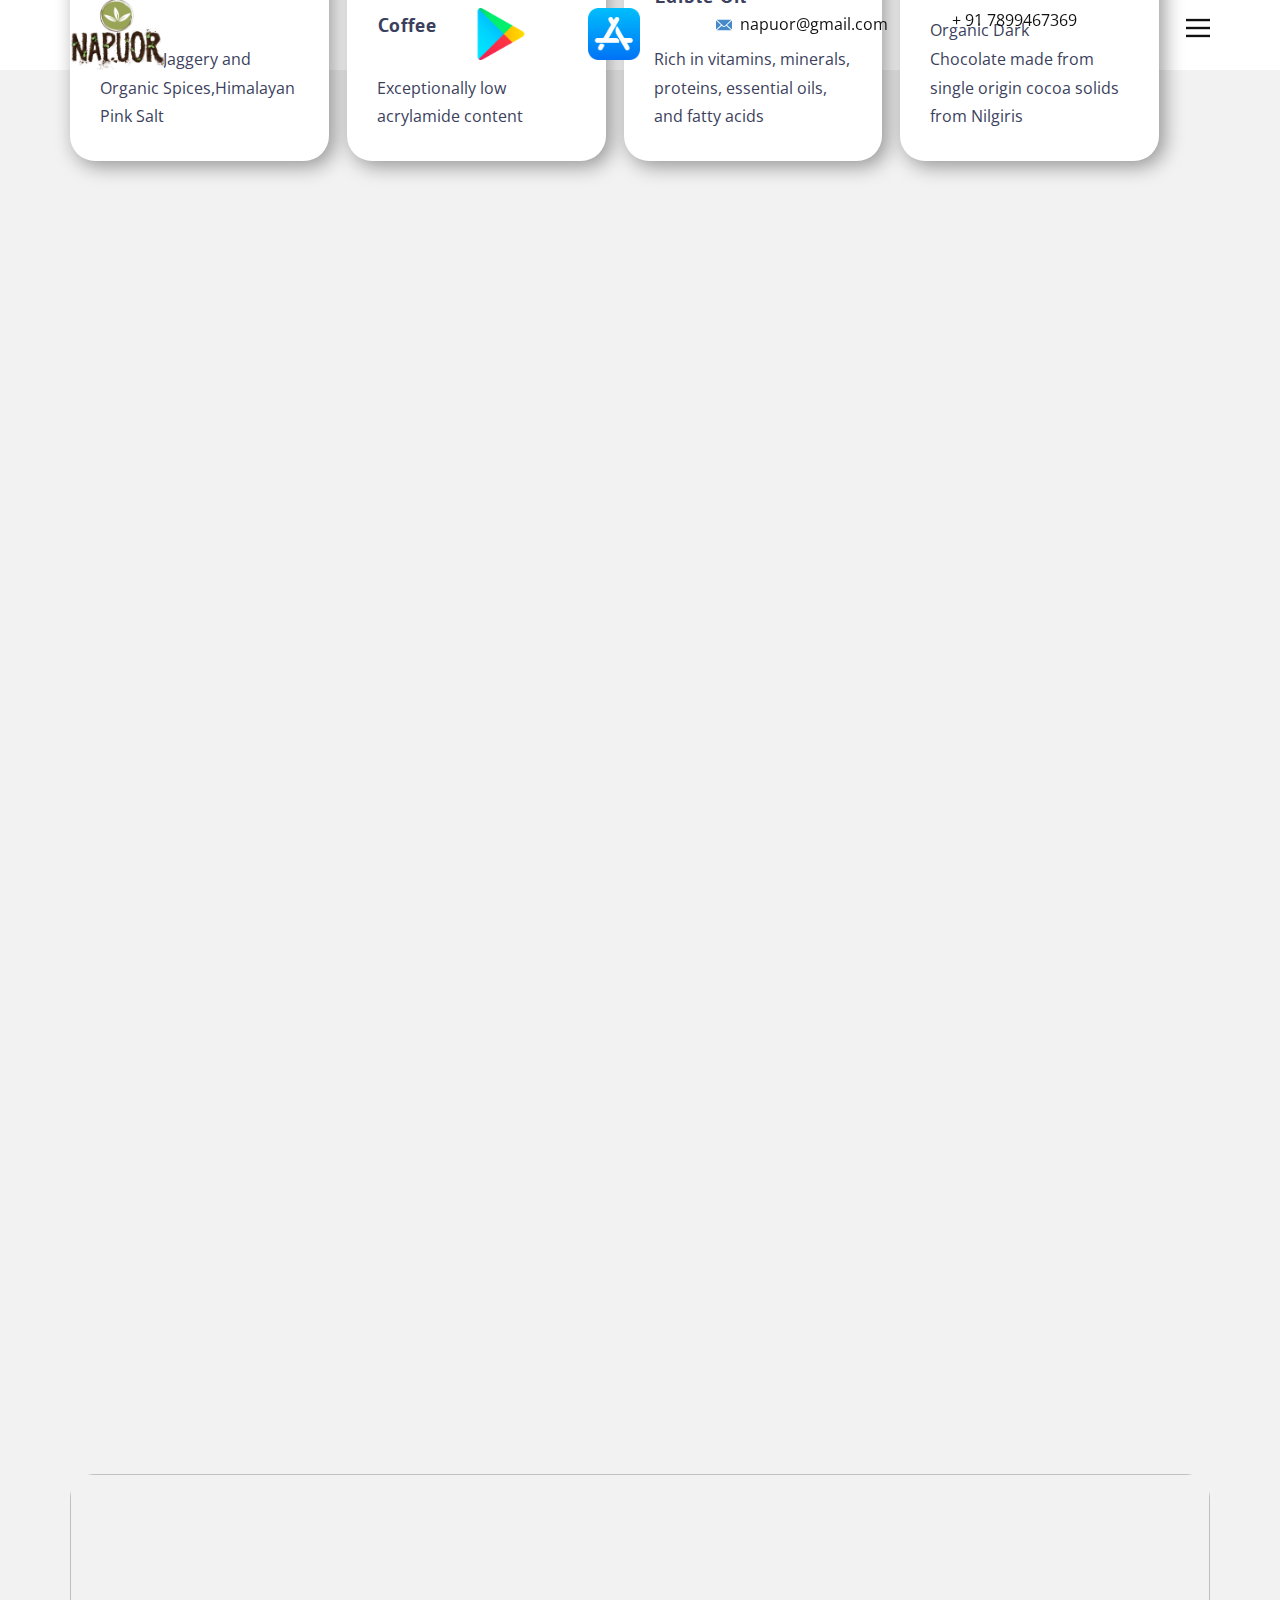
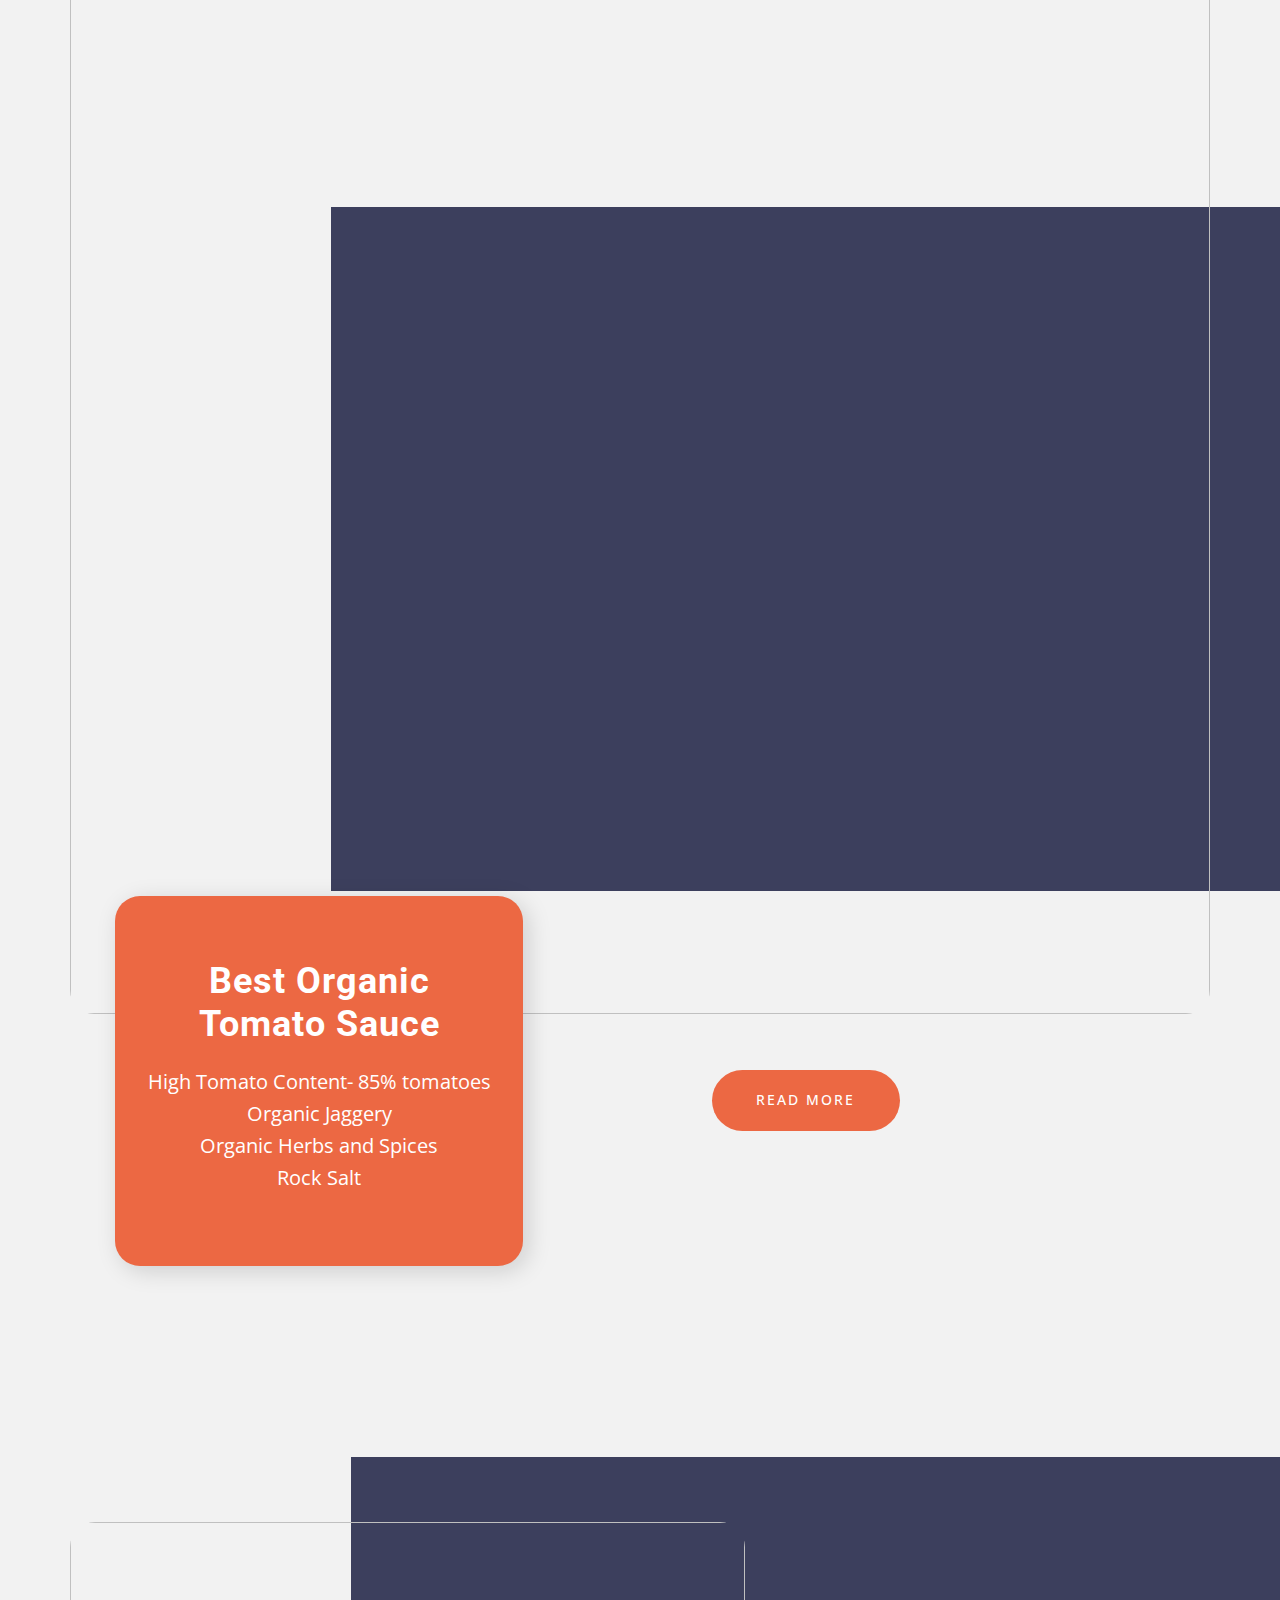
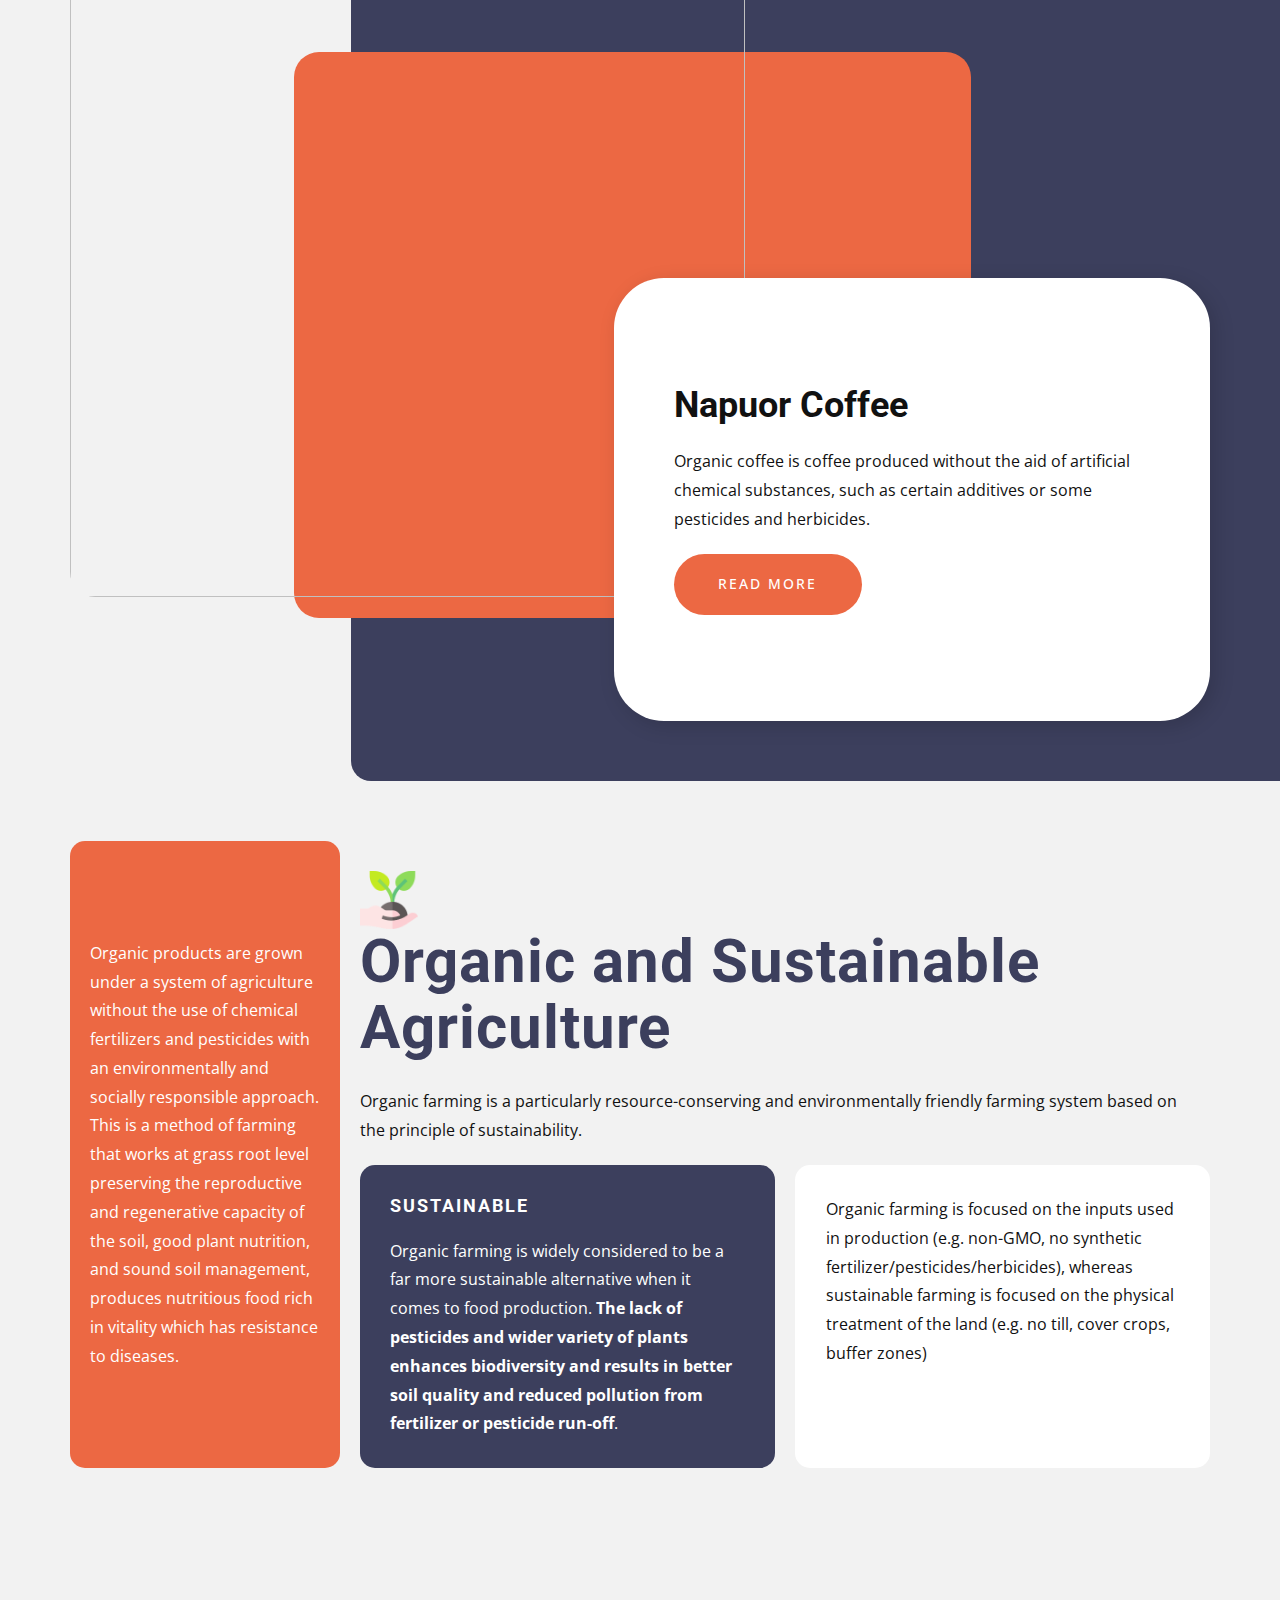
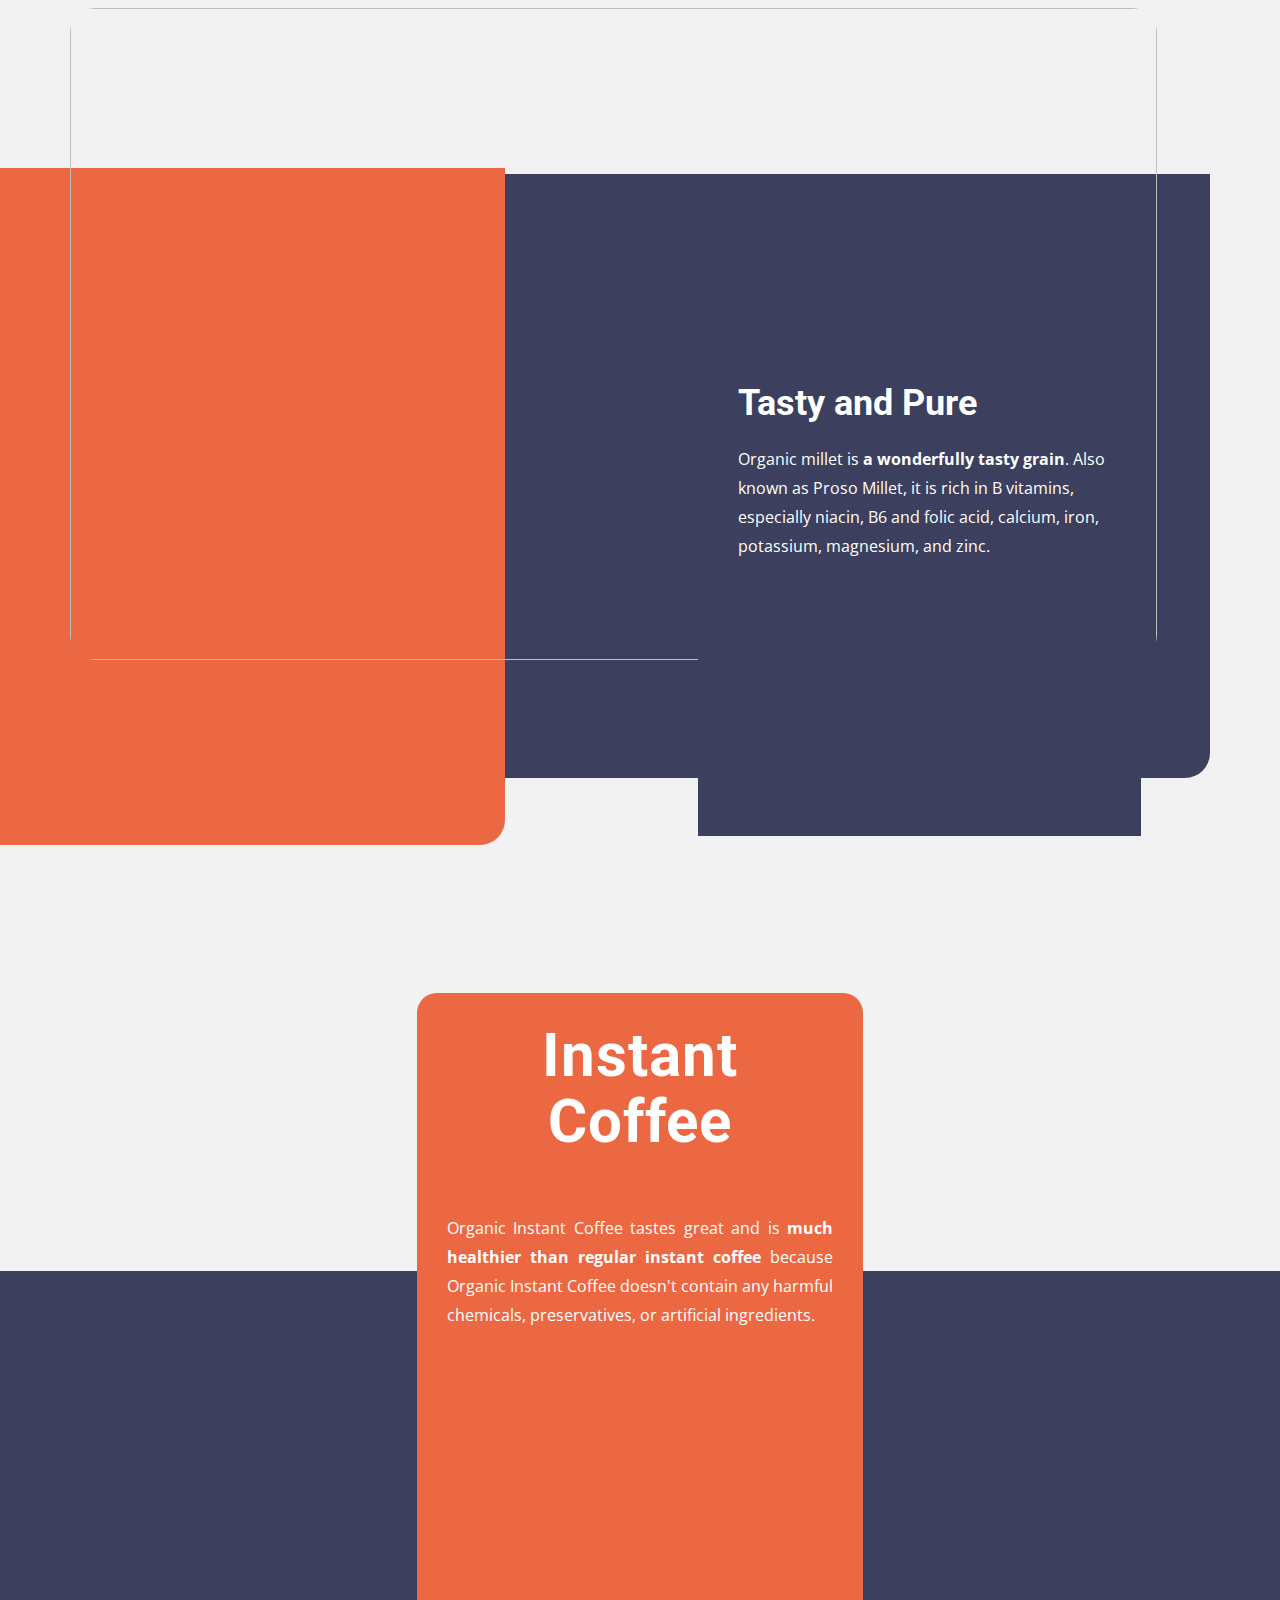
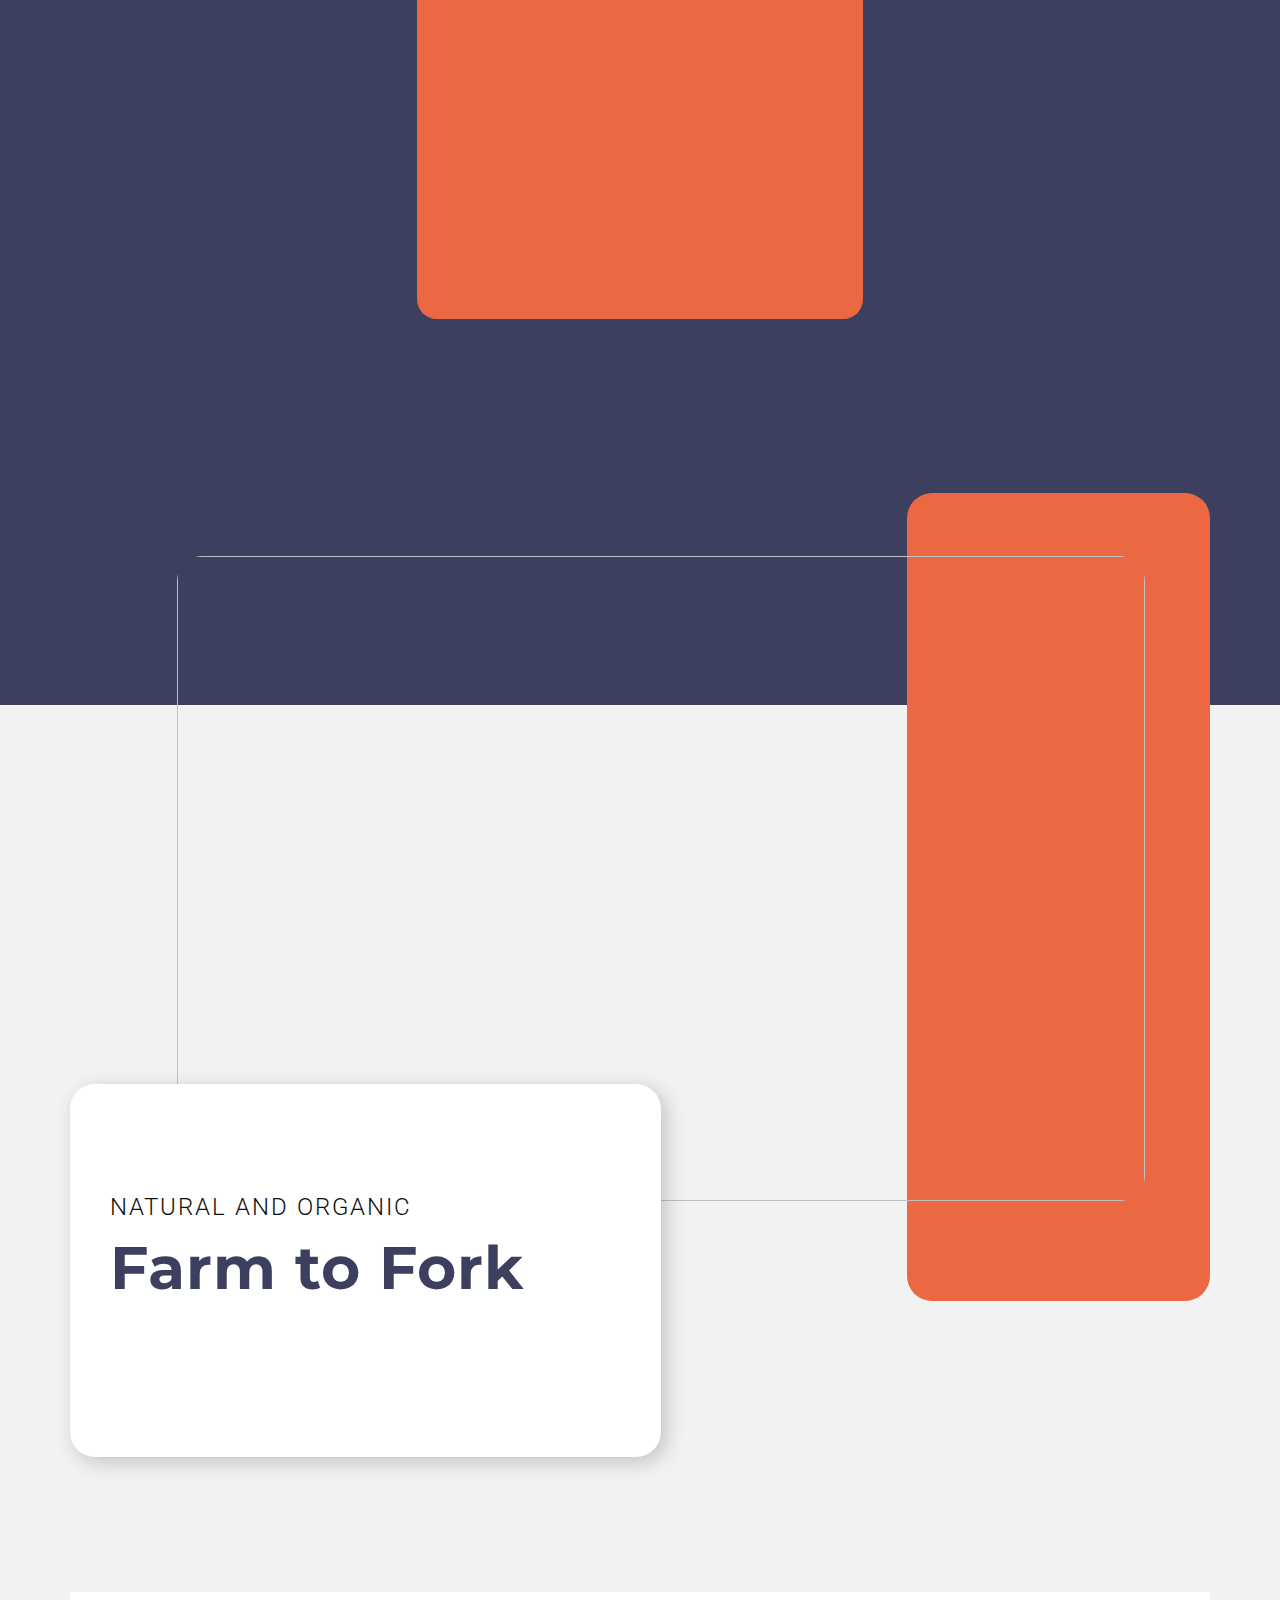
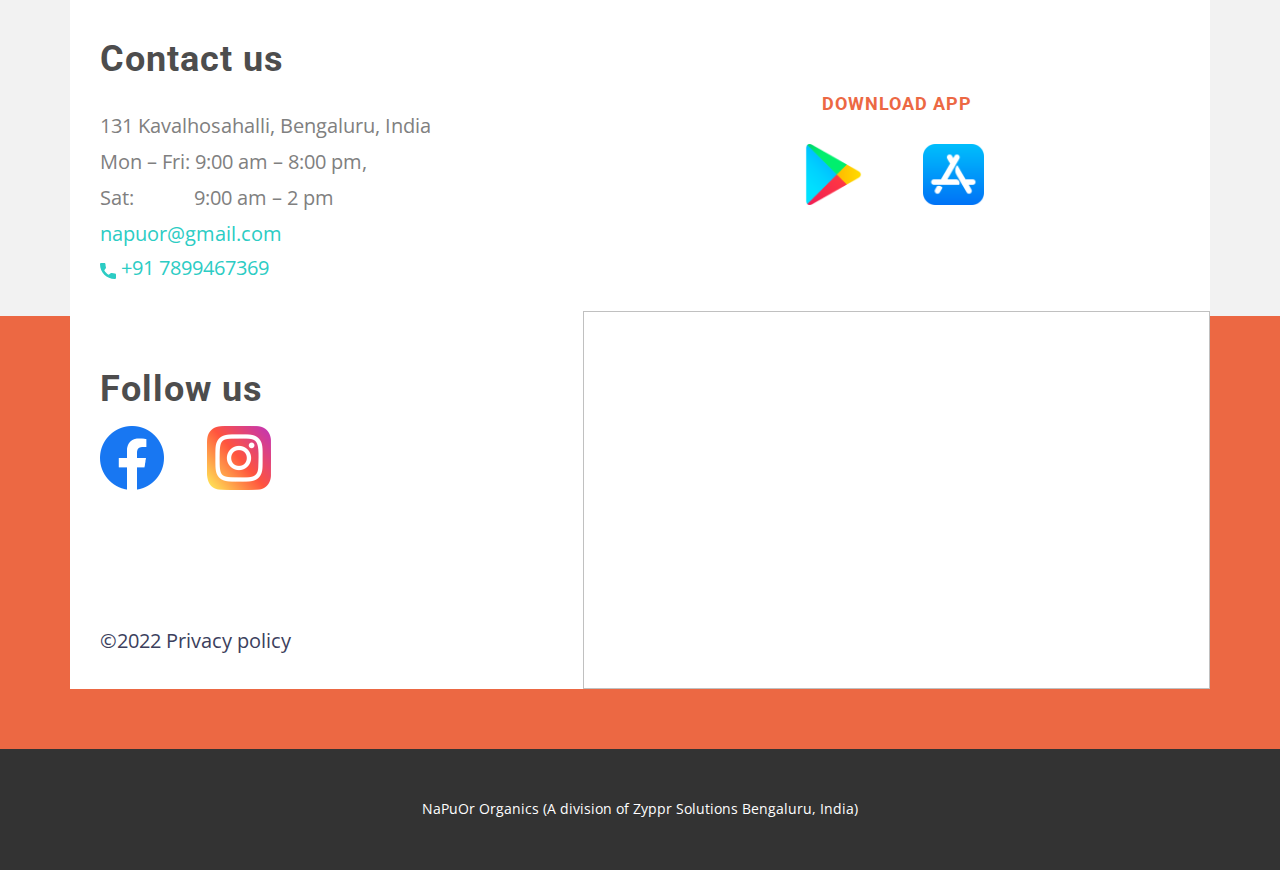
==== index.html @ e045f90b "updates" ====
<!DOCTYPE html>
<html style="font-size: 16px;" lang="en-IN">
  <head>
    <meta name="viewport" content="width=device-width, initial-scale=1.0">
    <meta charset="utf-8">
    <meta name="keywords" content="​Interested in Losing Weight?, ​Best Weight Loss Programs for 2022, ​Weight loss nutrition plan, ​Weight Loss Challenge, ​How to Lose Weight Fast in 3 Simple Steps, Contact us, Follow us">
    <meta name="description" content="NaPuOr stands for nature pure organic. It produces and packages certified organic grocery and non perishable produce.">
    <title>NaPuOr</title>
    <link rel="stylesheet" href="nicepage.css" media="screen">
<link rel="stylesheet" href="Home.css" media="screen">
    <script class="u-script" type="text/javascript" src="jquery-1.9.1.min.js" defer=""></script>
    <script class="u-script" type="text/javascript" src="nicepage.js" defer=""></script>
    <meta name="generator" content="Nicepage 4.11.5, nicepage.com">
    <link rel="icon" href="images/favicon.png">
    <link id="u-theme-google-font" rel="stylesheet" href="https://fonts.googleapis.com/css?family=Roboto:100,100i,300,300i,400,400i,500,500i,700,700i,900,900i|Open+Sans:300,300i,400,400i,500,500i,600,600i,700,700i,800,800i">
    <link id="u-page-google-font" rel="stylesheet" href="https://fonts.googleapis.com/css?family=Roboto:100,100i,300,300i,400,400i,500,500i,700,700i,900,900i|Oswald:200,300,400,500,600,700|PT+Sans:400,400i,700,700i|Montserrat:100,100i,200,200i,300,300i,400,400i,500,500i,600,600i,700,700i,800,800i,900,900i">
    
    
    
    
    
    
    
    
    
    <script type="application/ld+json">{
		"@context": "http://schema.org",
		"@type": "Organization",
		"name": "napuor",
		"url": "/",
		"logo": "images/napuorlogo.png"
}</script>
    <meta name="theme-color" content="#3c3f5d">
    <meta property="og:title" content="Home">
    <meta property="og:description" content="NaPuOr stands for nature pure organic. It produces and packages certified organic grocery and non perishable produce.">
    <meta property="og:type" content="website">
    <link rel="canonical" href="/">
  </head>
  <body data-home-page="https://napuor.nicepage.io/Home.html?version=0709a3a7-502a-49d6-9199-a2ac516a33e3" data-home-page-title="Home" class="u-body u-xl-mode"><header class="u-clearfix u-header u-sticky u-sticky-7b7d u-header" id="sec-f836"><div class="u-clearfix u-sheet u-sheet-1">
        <a href="mailto:napuor@gmail.com" class="u-active-none u-bottom-left-radius-0 u-bottom-right-radius-0 u-btn u-btn-rectangle u-button-style u-hover-none u-none u-radius-0 u-text-body-color u-top-left-radius-0 u-top-right-radius-0 u-btn-1">
          <br><span class="u-icon u-icon-1"><svg class="u-svg-content" viewBox="0 0 24 16" x="0px" y="0px" style="width: 1em; height: 1em;"><path fill="currentColor" d="M23.8,1.1l-7.3,6.8l7.3,6.8c0.1-0.2,0.2-0.6,0.2-0.9V2C24,1.7,23.9,1.4,23.8,1.1z M21.8,0H2.2
	c-0.4,0-0.7,0.1-1,0.2L10.6,9c0.8,0.8,2.2,0.8,3,0l9.2-8.7C22.6,0.1,22.2,0,21.8,0z M0.2,1.1C0.1,1.4,0,1.7,0,2V14
	c0,0.3,0.1,0.6,0.2,0.9l7.3-6.8L0.2,1.1z M15.5,9l-1.1,1c-1.3,1.2-3.6,1.2-4.9,0l-1-1l-7.3,6.8c0.2,0.1,0.6,0.2,1,0.2H22
	c0.4,0,0.6-0.1,1-0.2L15.5,9z"></path></svg><img></span>&nbsp; napuor@gmail.com
        </a>
        <a href="https://napuor.github.io/" class="u-image u-logo u-image-1" data-image-width="423" data-image-height="313" title="napuor">
          <img src="images/napuorlogo.png" class="u-logo-image u-logo-image-1">
        </a>
        <p class="u-text u-text-default u-text-1"> + 91 7899467369</p><span class="u-file-icon u-icon u-icon-2" data-href="https://play.google.com/store/apps/details?id=com.senseeot.napuor&amp;gl=IN"><img src="images/6124997.png" alt=""></span><span class="u-file-icon u-icon u-icon-3" data-href="https://apps.apple.com/in/app/napuor/id1622264576?l=en&amp;platform=iphone"><img src="images/5977575.png" alt=""></span>
        <nav class="u-align-left u-menu u-menu-dropdown u-offcanvas u-menu-1" data-responsive-from="XL">
          <div class="menu-collapse" style="font-size: 1rem;">
            <a class="u-button-style u-nav-link" href="#" style="font-size: calc(1em + 8px);">
              <svg class="u-svg-link" preserveAspectRatio="xMidYMin slice" viewBox="0 0 302 302" style=""><use xlink:href="#svg-8a8f"></use></svg>
              <svg xmlns="http://www.w3.org/2000/svg" xmlns:xlink="http://www.w3.org/1999/xlink" version="1.1" id="svg-8a8f" x="0px" y="0px" viewBox="0 0 302 302" style="enable-background:new 0 0 302 302;" xml:space="preserve" class="u-svg-content"><g><rect y="36" width="302" height="30"></rect><rect y="236" width="302" height="30"></rect><rect y="136" width="302" height="30"></rect>
</g><g></g><g></g><g></g><g></g><g></g><g></g><g></g><g></g><g></g><g></g><g></g><g></g><g></g><g></g><g></g></svg>
            </a>
          </div>
          <div class="u-custom-menu u-nav-container">
            <ul class="u-nav u-unstyled u-nav-1"><li class="u-nav-item"><a class="u-button-style u-hover-palette-3-base u-nav-link u-text-active-palette-1-base u-text-hover-palette-2-base" href="Home.html" style="padding: 10px 20px;">Home</a>
</li><li class="u-nav-item"><a class="u-button-style u-hover-palette-3-base u-nav-link u-text-active-palette-1-base u-text-hover-palette-2-base" href="https://napuor.github.io/" style="padding: 10px 20px;">E-Commerce</a>
</li></ul>
          </div>
          <div class="u-custom-menu u-nav-container-collapse">
            <div class="u-align-center u-black u-container-style u-inner-container-layout u-opacity u-opacity-95 u-sidenav">
              <div class="u-inner-container-layout u-sidenav-overflow">
                <div class="u-menu-close"></div>
                <ul class="u-align-center u-nav u-popupmenu-items u-unstyled u-nav-2">
<li class="u-nav-item"><a class="u-button-style u-nav-link" href="https://napuor.github.io/">E-Commerce</a></li>
</ul>
              </div>
            </div>
            <div class="u-black u-menu-overlay u-opacity u-opacity-70"></div>
          </div>
        </nav>
      </div></header> 
    <section class="u-clearfix u-grey-5 u-valign-top-lg u-valign-top-md u-valign-top-sm u-valign-top-xl u-section-1" id="carousel_86f6">
     
      <img class="u-image u-image-round u-radius-25 lazyload u-image-1" data-image-width="1280" data-image-height="853" data-href="https://play.google.com/store/apps/details?id=com.senseeot.napuor&amp;gl=IN" data-src="images/organicfarm.jpeg">
      <div class="u-list u-list-1">
        <div class="u-repeater u-repeater-1">
          <div class="u-align-left u-container-style u-list-item u-radius-25 u-repeater-item u-shape-round u-white u-list-item-1">
            <div class="u-container-layout u-similar-container u-valign-bottom u-container-layout-3"><span class="u-file-icon u-icon u-icon-1" data-href="https://napuor.github.io/"><img src="images/1046790.png" alt=""></span>
              <h6 class="u-custom-font u-font-pt-sans u-text u-text-palette-1-base u-text-3">Sauce</h6>
              <p class="u-text u-text-4">
                <a class="u-active-none u-border-none u-btn u-button-link u-button-style u-hover-none u-none u-text-palette-1-base u-btn-1" href="https://napuor.github.io/">Organic Jaggery and Organic Spices,Himalayan Pink Salt</a>
              </p>
            </div>
          </div>
          <div class="u-align-left u-container-style u-list-item u-radius-25 u-repeater-item u-shape-round u-video-cover u-white u-list-item-2">
            <div class="u-container-layout u-similar-container u-valign-bottom u-container-layout-4"><span class="u-file-icon u-icon u-icon-2" data-href="https://napuor.github.io/"><img src="images/590749.png" alt=""></span>
              <h6 class="u-custom-font u-font-pt-sans u-text u-text-palette-1-base u-text-5">Coffee</h6>
              <p class="u-text u-text-6">
                <a class="u-active-none u-border-none u-btn u-button-link u-button-style u-hover-none u-none u-text-palette-1-base u-btn-2" href="https://napuor.github.io/">Exceptionally low acrylamide content&nbsp;</a>
              </p>
            </div>
          </div>
          <div class="u-align-left u-container-style u-list-item u-radius-25 u-repeater-item u-shape-round u-video-cover u-white u-list-item-3">
            <div class="u-container-layout u-similar-container u-valign-bottom u-container-layout-5"><span class="u-file-icon u-icon u-icon-3" data-href="https://napuor.github.io/"><img src="images/3063433.png" alt=""></span>
              <h6 class="u-custom-font u-font-pt-sans u-text u-text-palette-1-base u-text-7">Edible Oil</h6>
              <p class="u-text u-text-8">
                <a class="u-active-none u-border-none u-btn u-button-link u-button-style u-hover-none u-none u-text-palette-1-base u-btn-3" href="https://napuor.github.io/">Rich in vitamins, minerals, proteins, essential&nbsp;oils, and fatty acids</a>
              </p>
            </div>
          </div>
          <div class="u-align-left u-container-style u-list-item u-radius-25 u-repeater-item u-shape-round u-video-cover u-white u-list-item-4">
            <div class="u-container-layout u-similar-container u-valign-bottom u-container-layout-6"><span class="u-file-icon u-icon u-icon-4" data-href="https://napuor.github.io/"><img src="images/3453333.png" alt=""></span>
              <h6 class="u-custom-font u-font-pt-sans u-text u-text-palette-1-base u-text-9">Chocolate</h6>
              <p class="u-text u-text-10">
                <a class="u-active-none u-border-none u-btn u-button-link u-button-style u-hover-none u-none u-text-palette-1-base u-btn-4" href="https://napuor.github.io/">Organic Dark Chocolate&nbsp;made from single origin cocoa solids from Nilgiris</a>
              </p>
            </div>
          </div>
        </div>
      </div>
    </section>
    <section class="u-clearfix u-grey-5 u-section-2" id="sec-0b6e">
      <div class="u-palette-1-dark-2 u-shape u-shape-rectangle u-shape-1"></div>
      <img alt="" class="u-image u-image-round u-radius-24 lazyload u-image-1" data-image-width="864" data-image-height="864" data-href="https://napuor.github.io/" data-src="images/tomatosaucefs.png">
      <div class="u-align-center u-container-style u-group u-palette-2-base u-radius-25 u-shape-round u-group-1">
        <div class="u-container-layout u-container-layout-1">
          <h2 class="u-text u-text-body-alt-color u-text-1"> Best Organic Tomato Sauce</h2>
          <p class="u-large-text u-text u-text-variant u-text-2">High Tomato Content- 85% tomatoes<br>Organic Jaggery<br>Organic Herbs and Spices<br>Rock Salt
          </p>
        </div>
      </div>
      <div class="u-container-style u-group u-group-2">
        <div class="u-container-layout u-valign-top u-container-layout-2">
          <a href="https://play.google.com/store/apps/details?id=com.senseeot.napuor&amp;gl=IN" class="u-active-white u-border-none u-btn u-btn-round u-button-style u-hover-white u-palette-2-base u-radius-50 u-text-active-palette-1-base u-text-hover-palette-1-base u-btn-1">read more</a>
        </div>
      </div>
    </section>
    <section class="u-clearfix u-grey-5 u-valign-middle-md u-section-3" id="carousel_f0b4">
      <div class="u-bottom-left-radius-20 u-expanded-height u-palette-1-base u-shape u-shape-round u-shape-1"></div>
      <div class="u-palette-2-base u-radius-25 u-shape u-shape-round u-shape-2"></div>
      <img class="u-align-left u-image u-image-round u-radius-25 lazyload u-image-1" data-image-width="960" data-image-height="960" data-href="https://napuor.github.io/" data-src="images/coffee.png">
      <div class="u-align-left u-container-style u-group u-radius-50 u-shape-round u-similar-fill u-white u-group-1">
        <div class="u-container-layout u-padding-12 u-valign-middle u-container-layout-1">
          <h3 class="u-text u-text-default u-text-1">Napuor Coffee</h3>
          <p class="u-text u-text-2">Organic coffee is coffee produced without the aid of artificial chemical substances, such as certain additives or some pesticides and herbicides.</p>
          <a href="https://play.google.com/store/apps/details?id=com.senseeot.napuor&amp;gl=IN" class="u-active-palette-1-base u-border-none u-btn u-btn-round u-button-style u-hover-palette-1-base u-palette-2-base u-radius-50 u-text-active-palette-1-base u-text-hover-palette-1-base u-btn-1">read more</a>
        </div>
      </div>
    </section>
    <section class="u-clearfix u-grey-5 u-section-4" id="carousel_8772">
      <div class="u-clearfix u-sheet u-valign-middle u-sheet-1">
        <div class="u-clearfix u-expanded-width u-gutter-20 u-layout-wrap u-layout-wrap-1">
          <div class="u-layout">
            <div class="u-layout-row">
              <div class="u-size-15">
                <div class="u-layout-col">
                  <div class="u-size-60">
                    <div class="u-layout-row">
                      <div class="u-align-left u-container-style u-layout-cell u-palette-2-base u-radius-25 u-shape-round u-size-60 u-layout-cell-1">
                        <div class="u-container-layout u-valign-middle u-container-layout-1">
                          <p class="u-text u-text-default u-text-1">Organic products are grown under a system of agriculture without the use of chemical fertilizers and pesticides with an environmentally and socially responsible approach. This is a method of farming that works at grass root level preserving the reproductive and regenerative capacity of the soil, good plant nutrition, and sound soil management, produces nutritious food rich in vitality which has resistance to diseases.</p>
                        </div>
                      </div>
                    </div>
                  </div>
                </div>
              </div>
              <div class="u-size-45">
                <div class="u-layout-col">
                  <div class="u-size-30">
                    <div class="u-layout-row">
                      <div class="u-container-style u-layout-cell u-size-60 u-layout-cell-2">
                        <div class="u-container-layout u-valign-top u-container-layout-2"><span class="u-file-icon u-icon u-spacing-10 u-icon-1"><img src="images/1588024.png" alt=""></span>
                          <h2 class="u-text u-text-palette-1-base u-text-2">Organic and Sustainable Agriculture</h2>
                          <p class="u-text u-text-3"> Organic farming is a particularly resource-conserving and environmentally friendly farming system based on the principle of sustainability.</p>
                        </div>
                      </div>
                    </div>
                  </div>
                  <div class="u-size-30">
                    <div class="u-layout-row">
                      <div class="u-size-30">
                        <div class="u-layout-col">
                          <div class="u-container-style u-layout-cell u-palette-1-base u-radius-25 u-shape-round u-size-60 u-layout-cell-3">
                            <div class="u-container-layout u-container-layout-3">
                              <h6 class="u-text u-text-default u-text-4">Sustainable</h6>
                              <p class="u-text u-text-5">Organic farming is widely considered to be a far more sustainable alternative when it comes to food production.&nbsp;<b>The lack of pesticides and wider variety of plants enhances biodiversity and results in better soil quality and reduced pollution from fertilizer or pesticide run-off</b>.
                              </p>
                            </div>
                          </div>
                        </div>
                      </div>
                      <div class="u-size-30">
                        <div class="u-layout-col">
                          <div class="u-container-style u-layout-cell u-radius-25 u-shape-round u-size-60 u-white u-layout-cell-4">
                            <div class="u-container-layout u-container-layout-4">
                              <p class="u-text u-text-6">Organic farming is focused on the inputs used in production (e.g. non-GMO, no synthetic fertilizer/pesticides/herbicides), whereas sustainable farming is focused on the physical treatment of the land (e.g. no till, cover crops, buffer zones)</p>
                            </div>
                          </div>
                        </div>
                      </div>
                    </div>
                  </div>
                </div>
              </div>
            </div>
          </div>
        </div>
      </div>
    </section>
    <section class="u-clearfix u-grey-5 u-section-5" id="carousel_14f9">
      <div class="u-bottom-right-radius-25 u-palette-1-base u-shape u-shape-round u-shape-1"></div>
      <div class="u-bottom-right-radius-25 u-palette-2-base u-shape u-shape-round u-shape-2"></div>
      <img class="u-image u-image-round u-radius-25 lazyload u-image-1" alt="" data-image-width="500" data-image-height="300" data-href="https://napuor.github.io/" data-src="images/millet.png">
      <div class="u-container-style u-group u-palette-1-base u-shape-rectangle u-group-1">
        <div class="u-container-layout u-valign-top u-container-layout-1">
          <h3 class="u-align-left u-text u-text-body-alt-color u-text-1"> Tasty and Pure</h3>
          <p class="u-align-left u-text u-text-2">Organic millet is&nbsp;<b>a wonderfully tasty grain</b>. Also known as Proso Millet, it is rich in B vitamins, especially niacin, B6 and folic acid, calcium, iron, potassium, magnesium, and zinc.
          </p>
        </div>
      </div>
    </section>
    <section class="u-clearfix u-palette-1-base u-section-6" id="carousel_8c62">
      <div class="u-expanded-width u-grey-5 u-shape u-shape-rectangle u-shape-1"></div>
      <div class="u-align-center u-container-style u-group u-palette-2-base u-radius-20 u-shape-round u-group-1">
        <div class="u-container-layout u-container-layout-1">
          <h2 class="u-text u-text-1">Instant Coffee</h2>
          <p class="u-text u-text-2"> Organic Instant Coffee tastes great and is&nbsp;<b>much healthier than regular instant coffee</b>&nbsp;because Organic Instant Coffee doesn't contain any harmful chemicals, preservatives, or artificial ingredients.
          </p>
          <div class="u-image u-image-circle lazyload u-image-1" alt="" data-image-width="375" data-image-height="336" data-href="https://napuor.github.io/" data-bg="url(&quot;images/coffee.png&quot;)"></div>
        </div>
      </div>
    </section>
    <section class="u-clearfix u-grey-5 u-section-7" id="carousel_ad74">
      <div class="u-expanded-width u-palette-1-base u-shape u-shape-rectangle u-shape-1"></div>
      <div class="u-palette-2-base u-radius-25 u-shape u-shape-round u-shape-2"></div>
      <img class="u-image u-image-round u-radius-25 lazyload u-image-1" data-image-width="1280" data-image-height="853" data-href="https://napuor.github.io/" data-src="images/g5a005ced2e703214bdaac4ba0c9712c836db19d71d9afcc337c51bb4d5bf2a2d2394edb089111dda2a12434d7b88cdb9a5ffccaae8244e5b8f0cb793a13bb990_1280.jpg">
      <div class="u-align-left u-container-style u-group u-radius-25 u-shape-round u-white u-group-1">
        <div class="u-container-layout u-container-layout-1">
          <h3 class="u-text u-text-default u-text-1"> Natural and organic</h3>
          <h2 class="u-text u-text-palette-1-base u-text-2">Farm to Fork</h2>
        </div>
      </div>
    </section>
    <section class="u-clearfix u-palette-2-base u-valign-top u-section-8" id="carousel_669a">
      <div class="u-container-style u-expanded-width u-grey-5 u-group u-shape-rectangle u-group-1">
        <div class="u-container-layout u-container-layout-1"></div>
      </div>
      <div class="u-clearfix u-gutter-0 u-layout-wrap u-layout-wrap-1">
        <div class="u-gutter-0 u-layout">
          <div class="u-layout-row">
            <div class="u-size-27">
              <div class="u-layout-col">
                <div class="u-align-left u-container-style u-layout-cell u-left-cell u-size-30 u-white u-layout-cell-1">
                  <div class="u-container-layout u-valign-bottom u-container-layout-2">
                    <h2 class="u-text u-text-grey-70 u-text-1">Contact us</h2>
                    <p class="u-text u-text-grey-50 u-text-2">131 Kavalhosahalli, Bengaluru, India<br>Mon – Fri: 9:00 am – 8:00 pm,<br>Sat:&nbsp; &nbsp; &nbsp; &nbsp; &nbsp; &nbsp; 9:00 am – 2 pm<br>
                      <a href="https://nicepage.cc" class="u-active-none u-border-none u-btn u-button-link u-button-style u-hover-none u-none u-text-palette-4-base u-btn-1">napuor@gmail.com</a>
                    </p>
                    <a href="https://nicepage.com/wordpress-website-builder" class="u-active-none u-bottom-left-radius-0 u-bottom-right-radius-0 u-btn u-btn-rectangle u-button-style u-hover-none u-none u-radius-0 u-text-palette-4-base u-top-left-radius-0 u-top-right-radius-0 u-btn-2">
                      <span style="font-size: 1.25rem;"></span><span class="u-icon"><svg class="u-svg-content" viewBox="0 0 405.333 405.333" x="0px" y="0px" style="width: 1em; height: 1em;"><path d="M373.333,266.88c-25.003,0-49.493-3.904-72.704-11.563c-11.328-3.904-24.192-0.896-31.637,6.699l-46.016,34.752    c-52.8-28.181-86.592-61.952-114.389-114.368l33.813-44.928c8.512-8.512,11.563-20.971,7.915-32.64    C142.592,81.472,138.667,56.96,138.667,32c0-17.643-14.357-32-32-32H32C14.357,0,0,14.357,0,32    c0,205.845,167.488,373.333,373.333,373.333c17.643,0,32-14.357,32-32V298.88C405.333,281.237,390.976,266.88,373.333,266.88z"></path></svg><img></span>
                      <span style="font-size: 1.25rem;">&nbsp;+91 7899467369</span>
                    </a>
                  </div>
                </div>
                <div class="u-align-left u-container-style u-layout-cell u-left-cell u-size-30 u-white u-layout-cell-2">
                  <div class="u-container-layout u-valign-bottom u-container-layout-3">
                    <h2 class="u-text u-text-grey-70 u-text-3">Follow us</h2><span class="u-file-icon u-icon u-icon-2" data-href="https://www.facebook.com/people/napuor7/100067083813353/"><img src="images/5968764.png" alt=""></span><span class="u-file-icon u-icon u-icon-3" data-href="https://instagram.com/napuor_eat_organic_grow_safe?igshid=YmMyMTA2M2Y="><img src="images/2111463.png" alt=""></span>
                    <p class="u-text u-text-4">
                      <a class="u-active-none u-border-none u-btn u-button-link u-button-style u-hover-none u-none u-text-palette-1-base u-btn-3" href="Privacy.html" data-page-id="2102728">©2022 Privacy policy</a>
                    </p>
                  </div>
                </div>
              </div>
            </div>
            <div class="u-size-33">
              <div class="u-layout-row">
                <div class="u-align-left u-container-style u-layout-cell u-right-cell u-size-60 u-white u-layout-cell-3">
                  <div class="u-container-layout u-container-layout-4">
                    <h5 class="u-text u-text-default u-text-palette-2-base u-text-5">Download app</h5><span class="u-file-icon u-icon u-icon-4" data-href="https://play.google.com/store/apps/details?id=com.senseeot.napuor&amp;gl=IN"><img src="images/6124997.png" alt=""></span><span class="u-file-icon u-icon u-icon-5" data-href="https://apps.apple.com/in/app/napuor/id1622264576?l=en"><img src="images/5977575.png" alt=""></span>
                    <img class="u-expanded-width u-image u-image-default lazyload u-image-1" alt="" data-image-width="1200" data-image-height="786" data-href="https://napuor.github.io/" data-src="images/rice_sow_adult_ancient_asia_the_job_pretty_beauty-1026149.jpg">
                  </div>
                </div>
              </div>
            </div>
          </div>
        </div>
      </div>
    </section>
    
    
    <footer class="u-align-center u-clearfix u-footer u-grey-80 u-footer" id="sec-c04b"><div class="u-clearfix u-sheet u-sheet-1">
        <p class="u-small-text u-text u-text-variant u-text-1">NaPuOr Organics (A division of Zyppr Solutions Bengaluru, India)</p>
      </div></footer>
  </body>
</html>
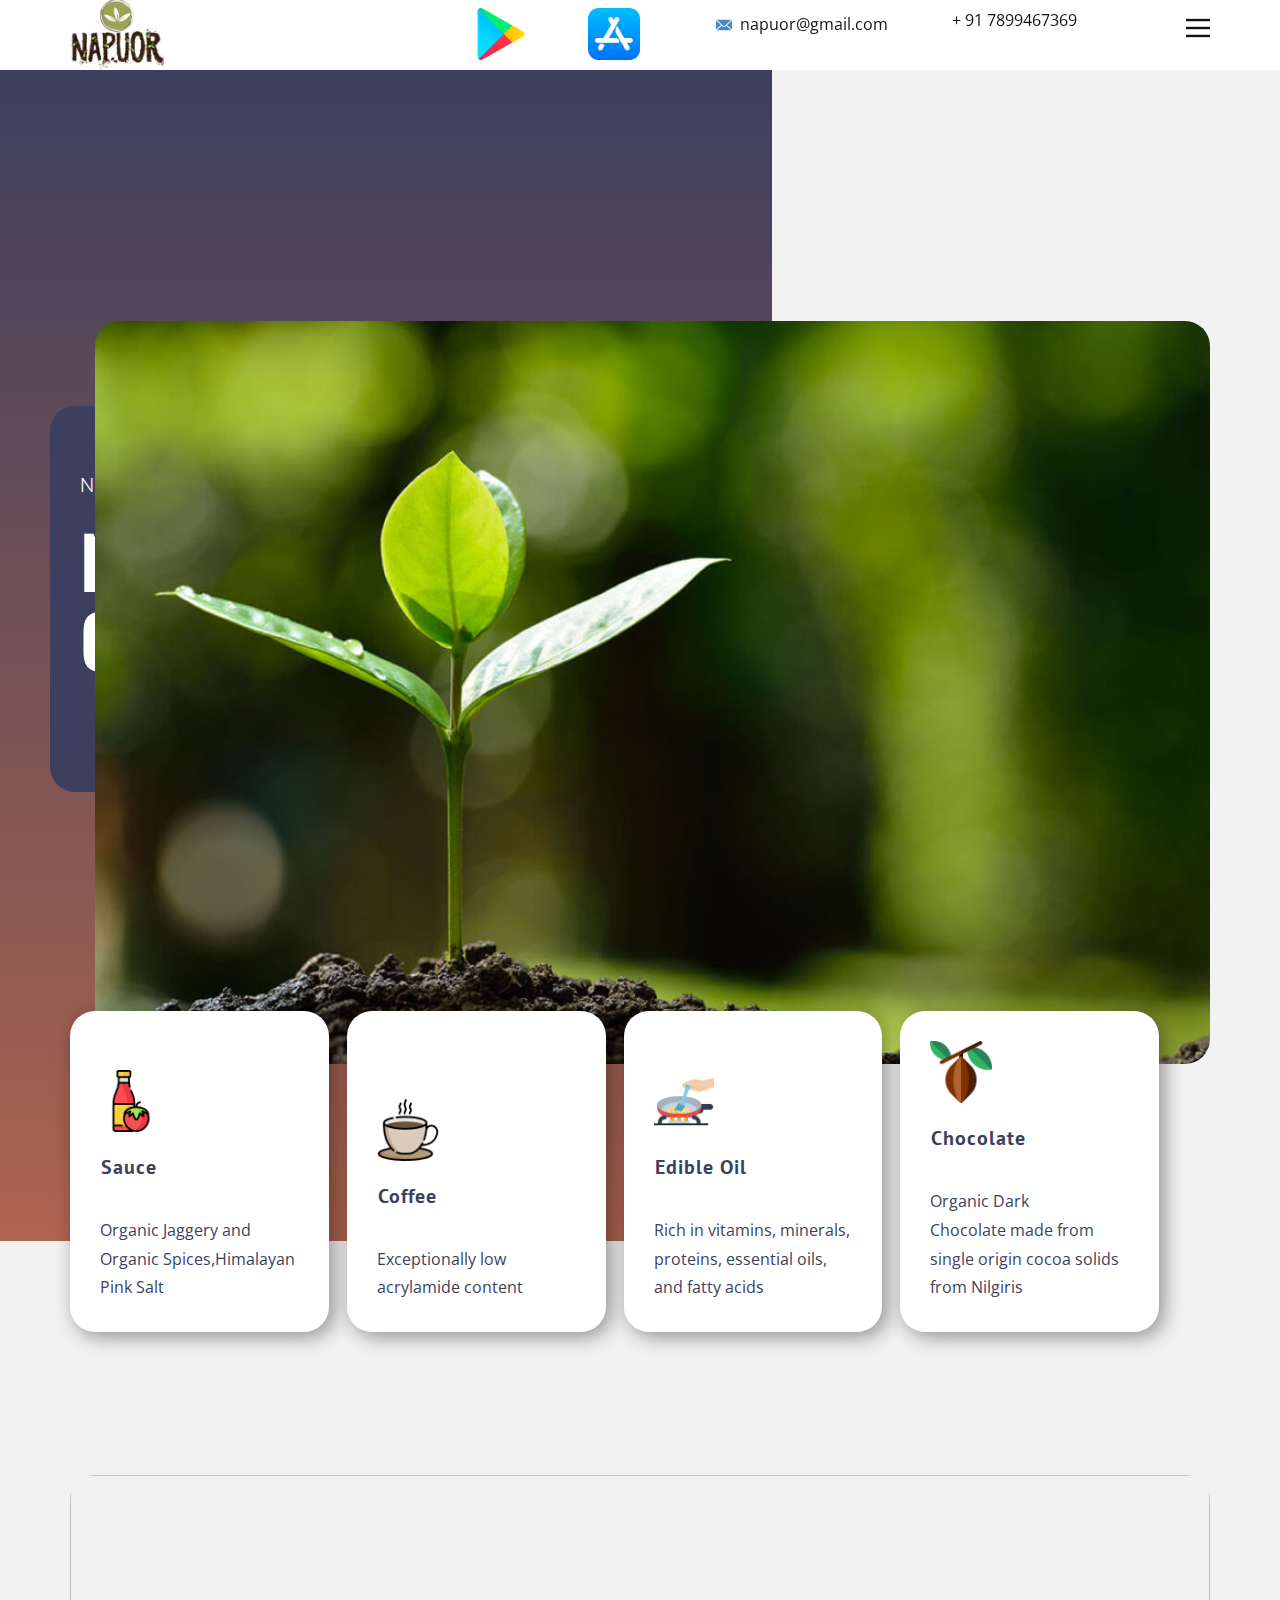
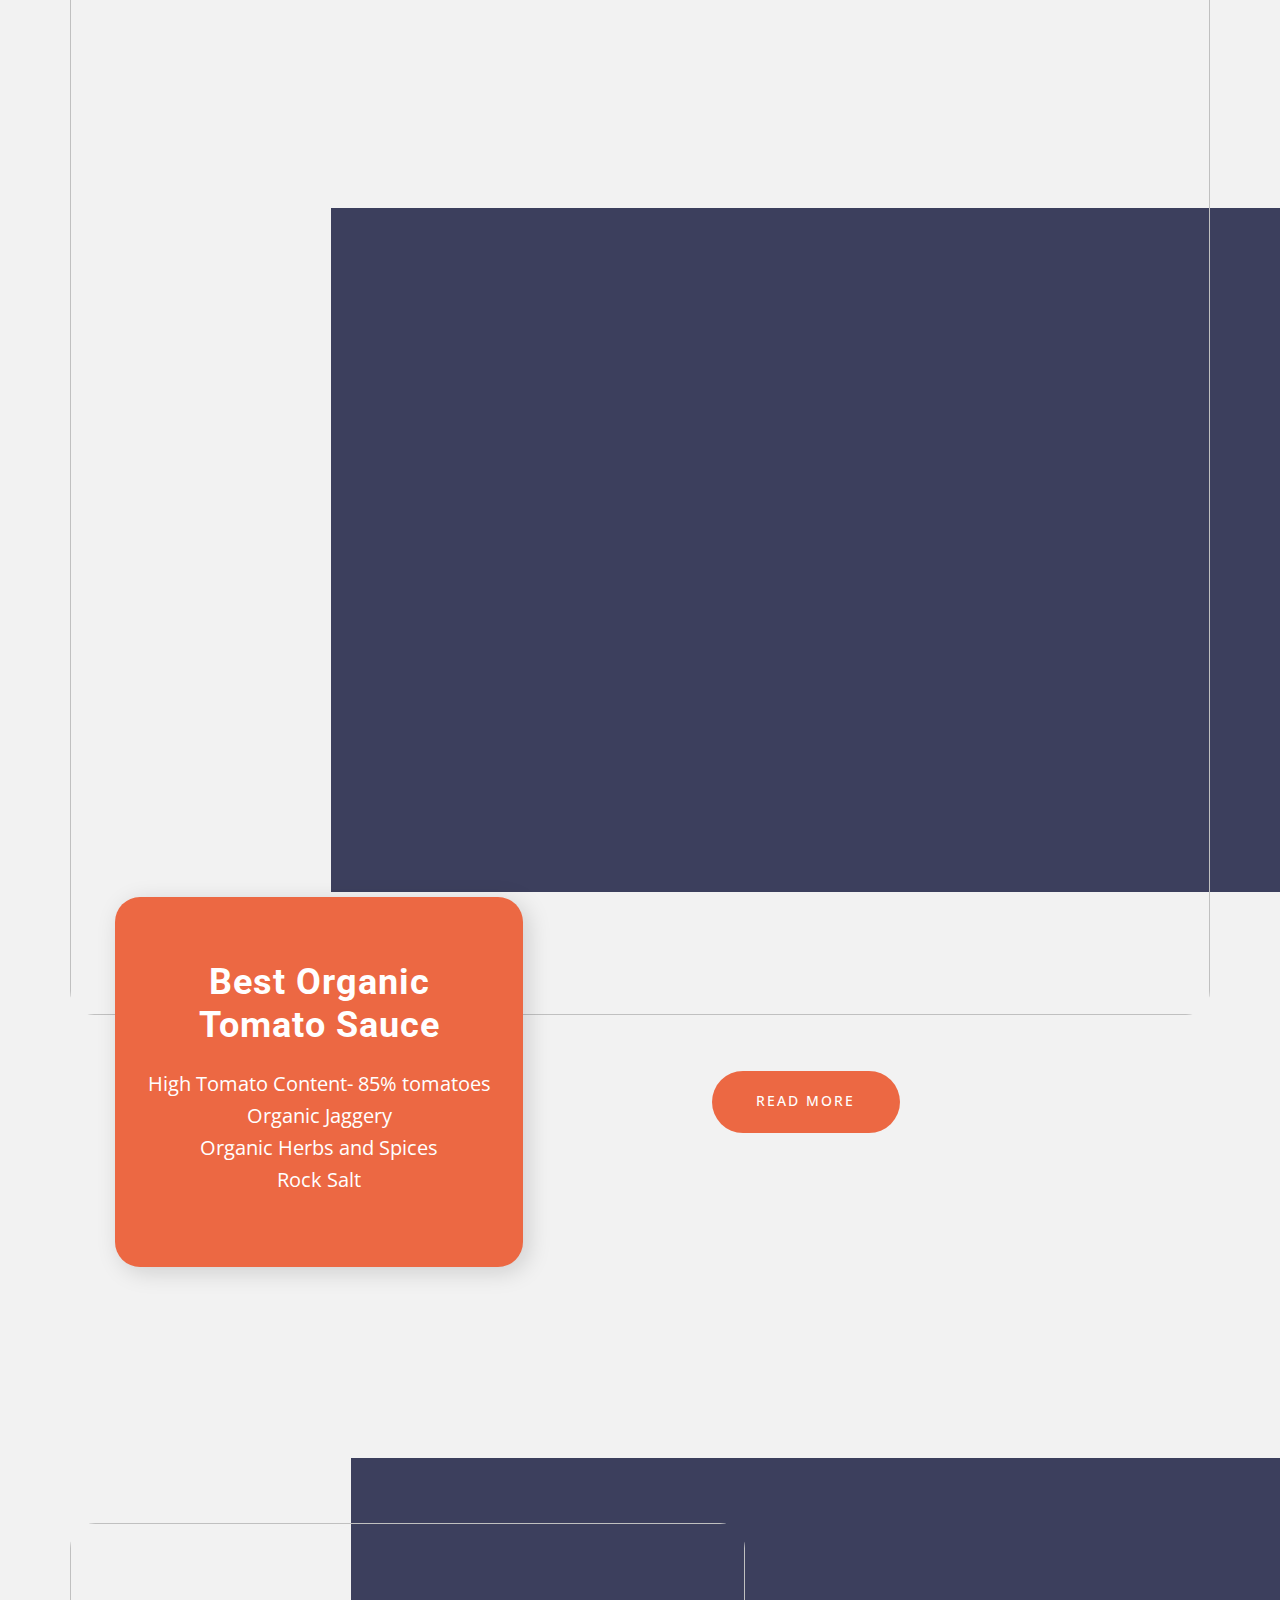
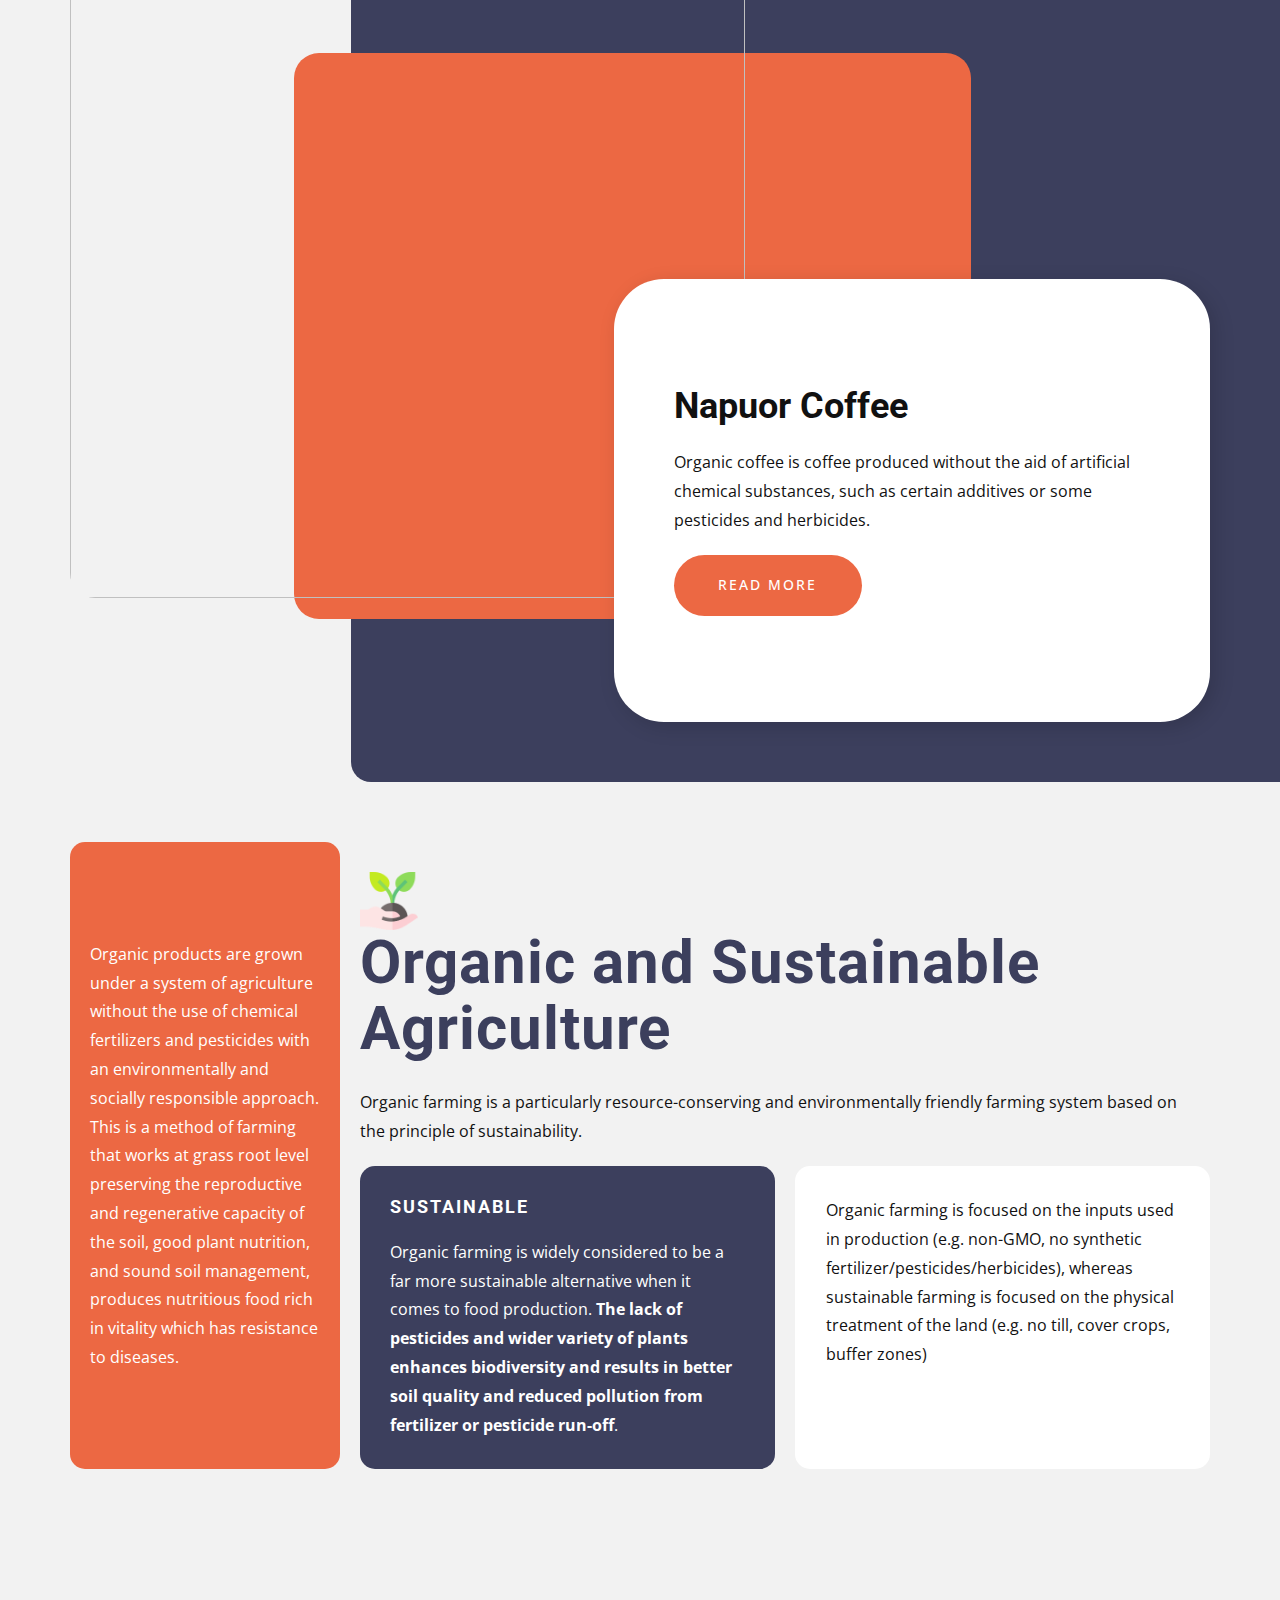
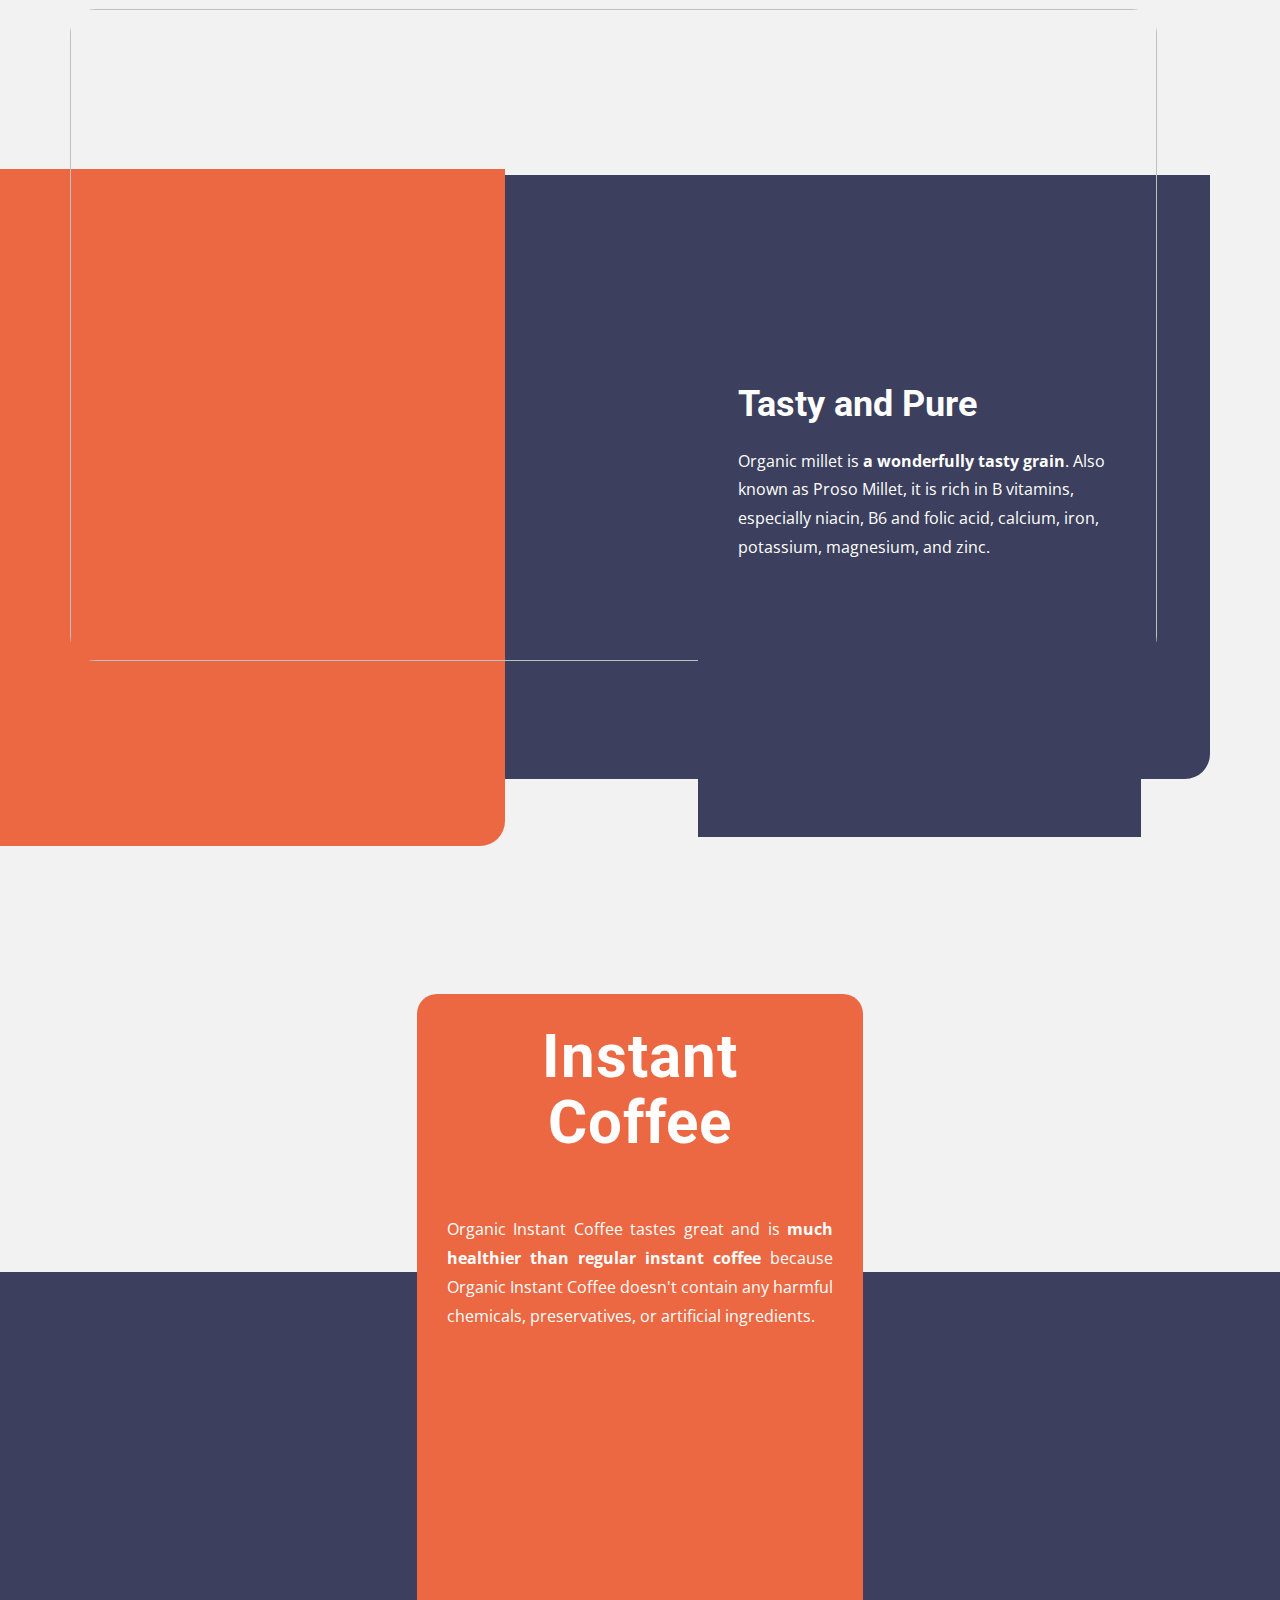
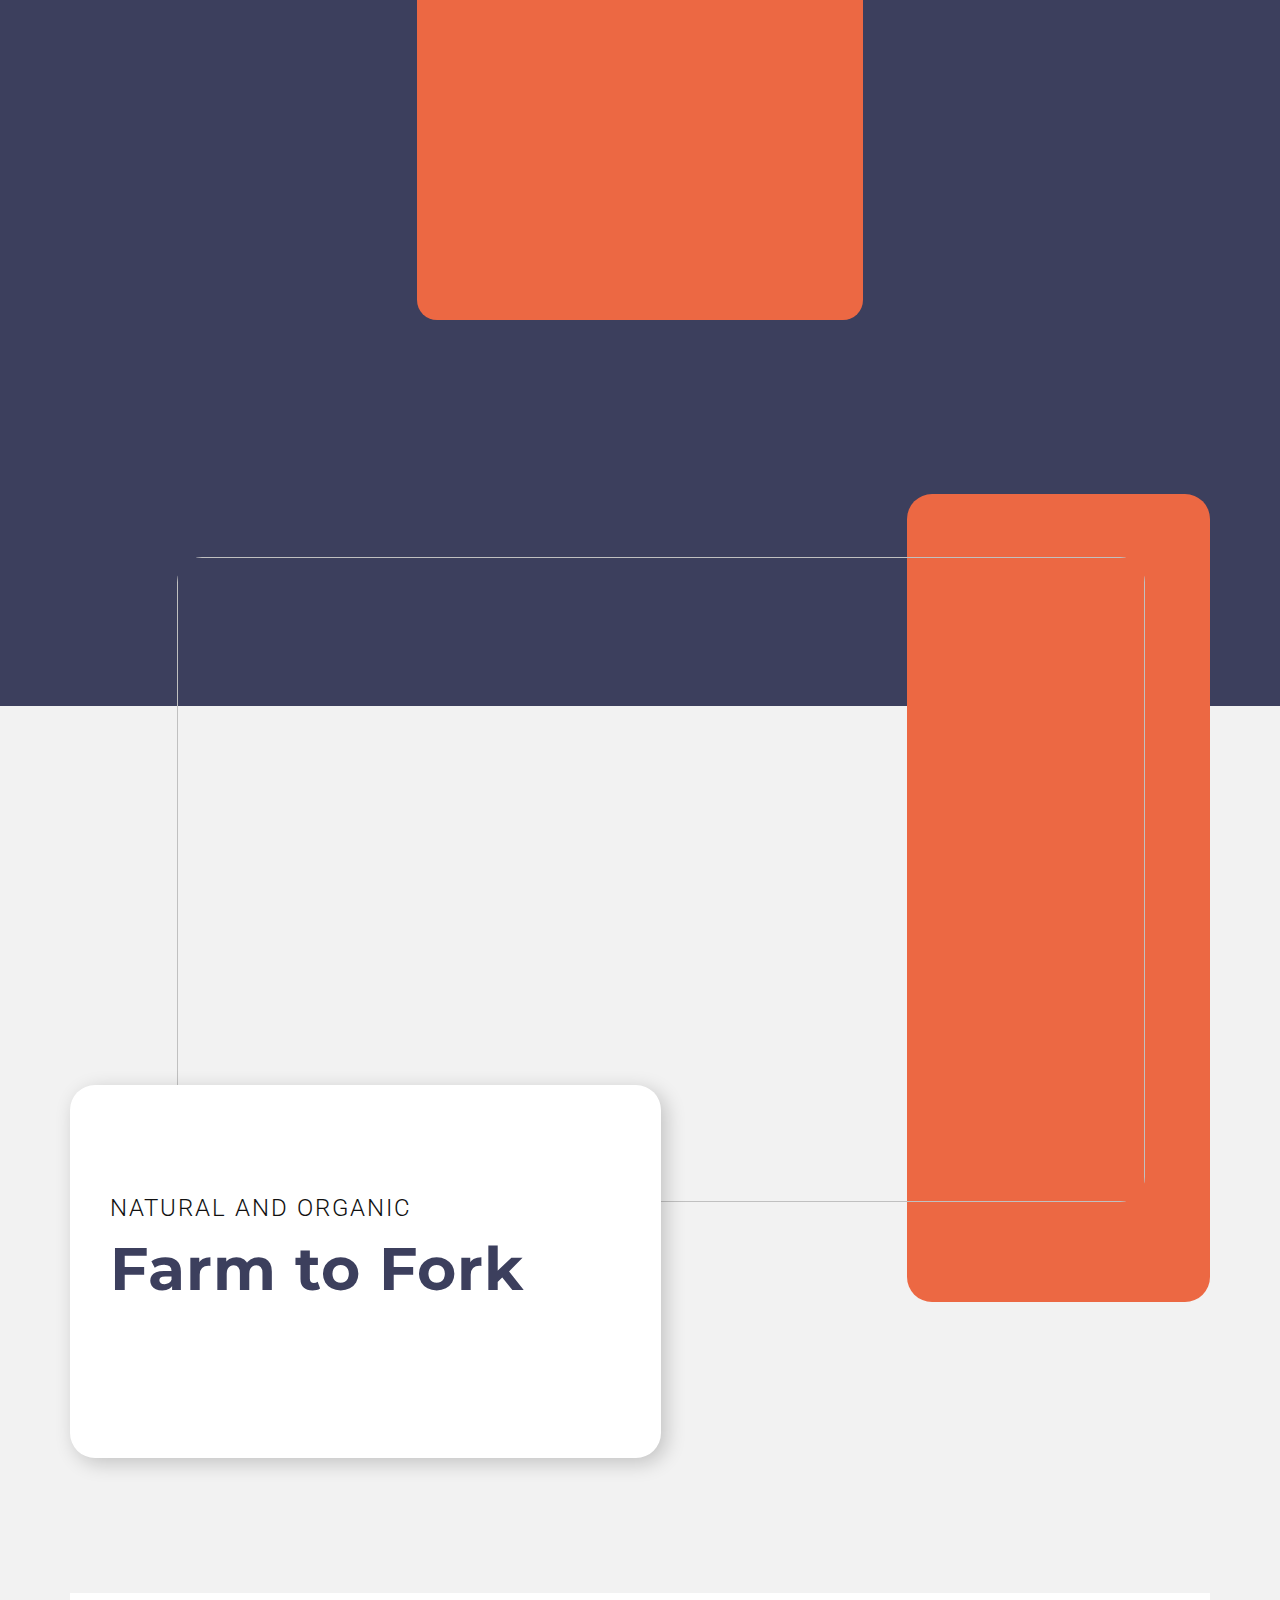
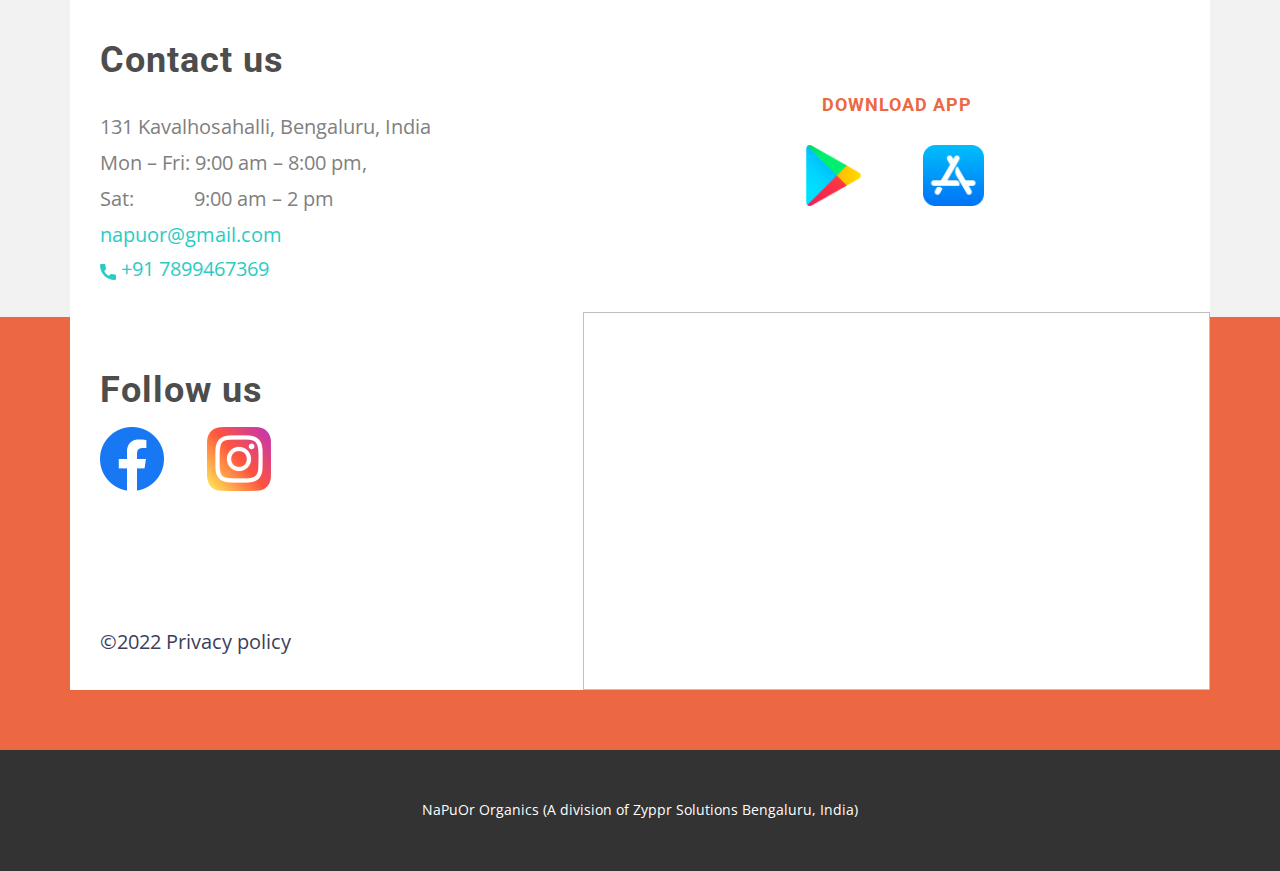
==== commit 563e4ede: "Update index.html" ====
--- a/index.html
+++ b/index.html
@@ -74,7 +74,16 @@
         </nav>
       </div></header> 
     <section class="u-clearfix u-grey-5 u-valign-top-lg u-valign-top-md u-valign-top-sm u-valign-top-xl u-section-1" id="carousel_86f6">
-     
+      <div class="u-bottom-right-radius-25 u-container-style u-gradient u-group u-shape-round u-group-1">
+        <div class="u-container-layout u-container-layout-1">
+          <div class="u-align-left u-container-style u-group u-palette-1-dark-2 u-radius-25 u-shape-round u-group-2">
+            <div class="u-container-layout u-container-layout-2">
+              <h5 class="u-text u-text-default u-text-1"> NaPUOR</h5>
+              <h1 class="u-text u-text-2"> Natural and Organic</h1>
+            </div>
+          </div>
+        </div>
+      </div>
       <img class="u-image u-image-round u-radius-25 lazyload u-image-1" data-image-width="1280" data-image-height="853" data-href="https://play.google.com/store/apps/details?id=com.senseeot.napuor&amp;gl=IN" data-src="images/organicfarm.jpeg">
       <div class="u-list u-list-1">
         <div class="u-repeater u-repeater-1">
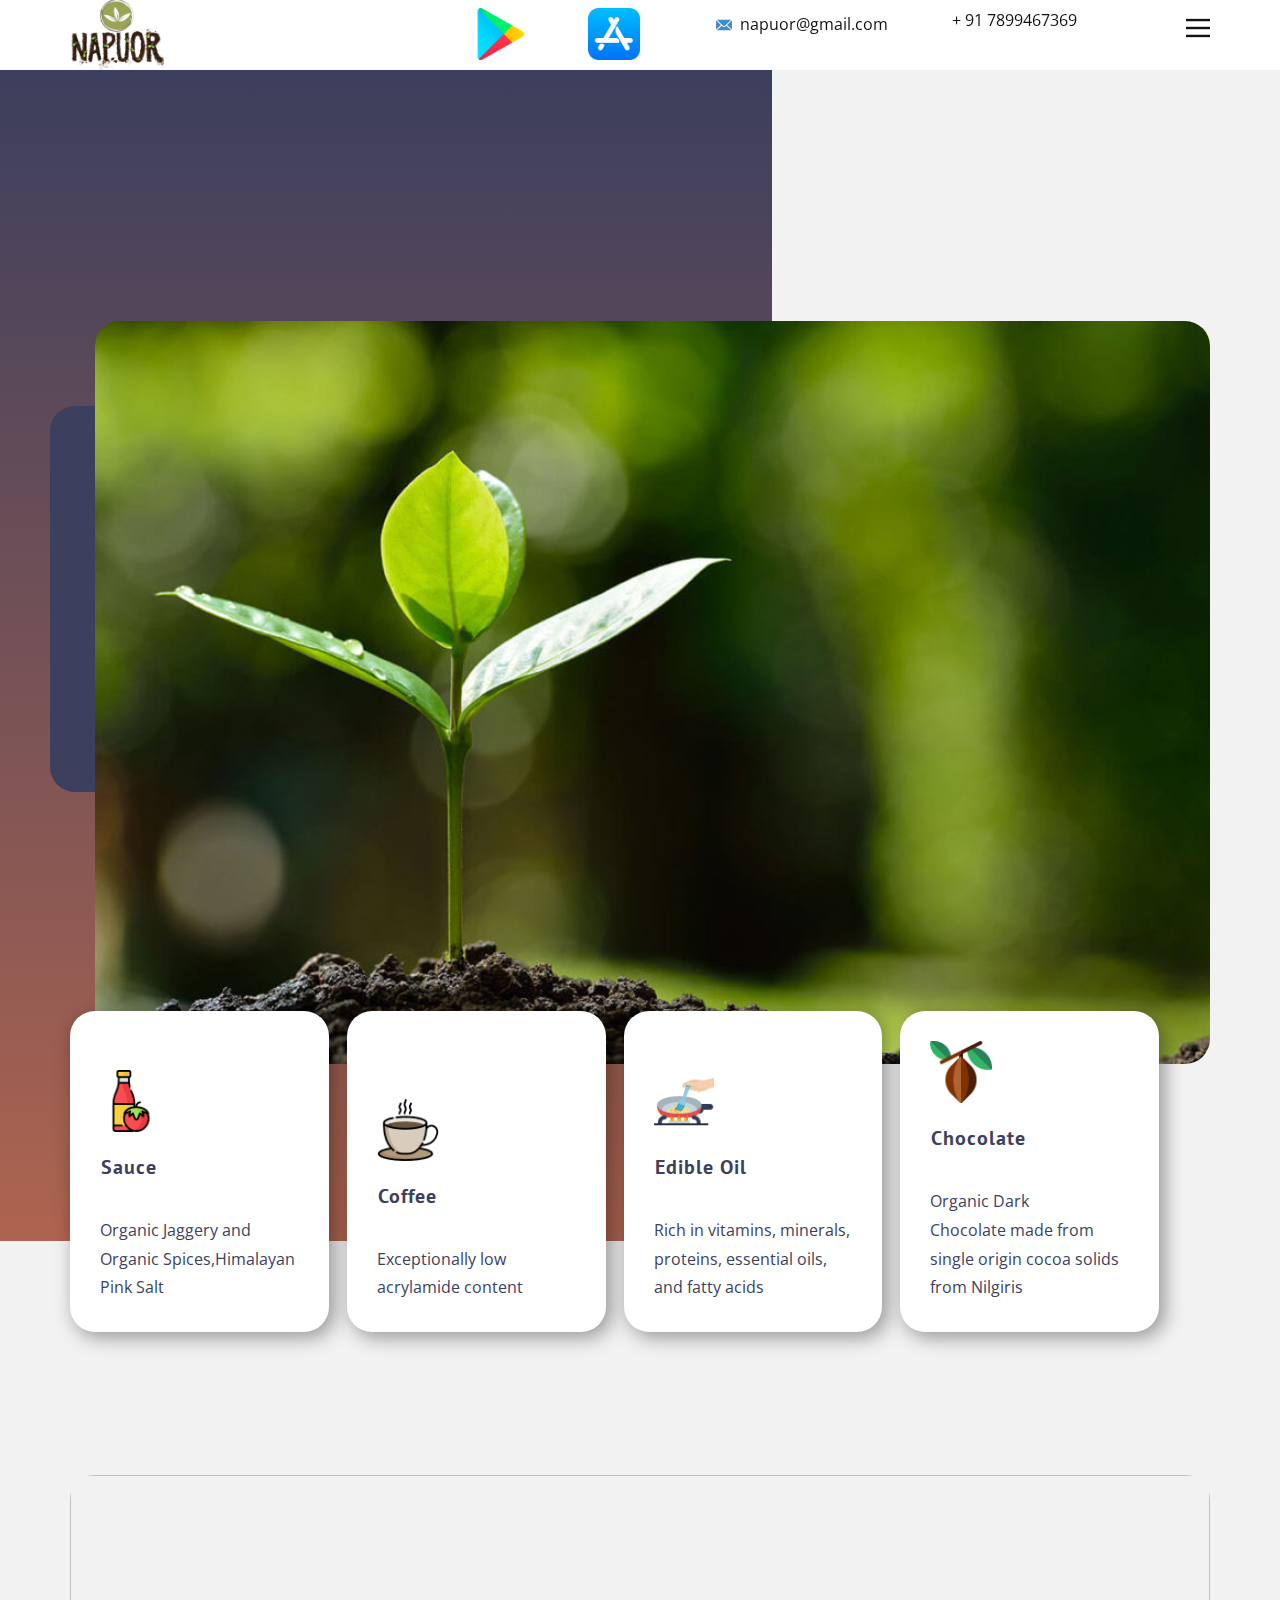
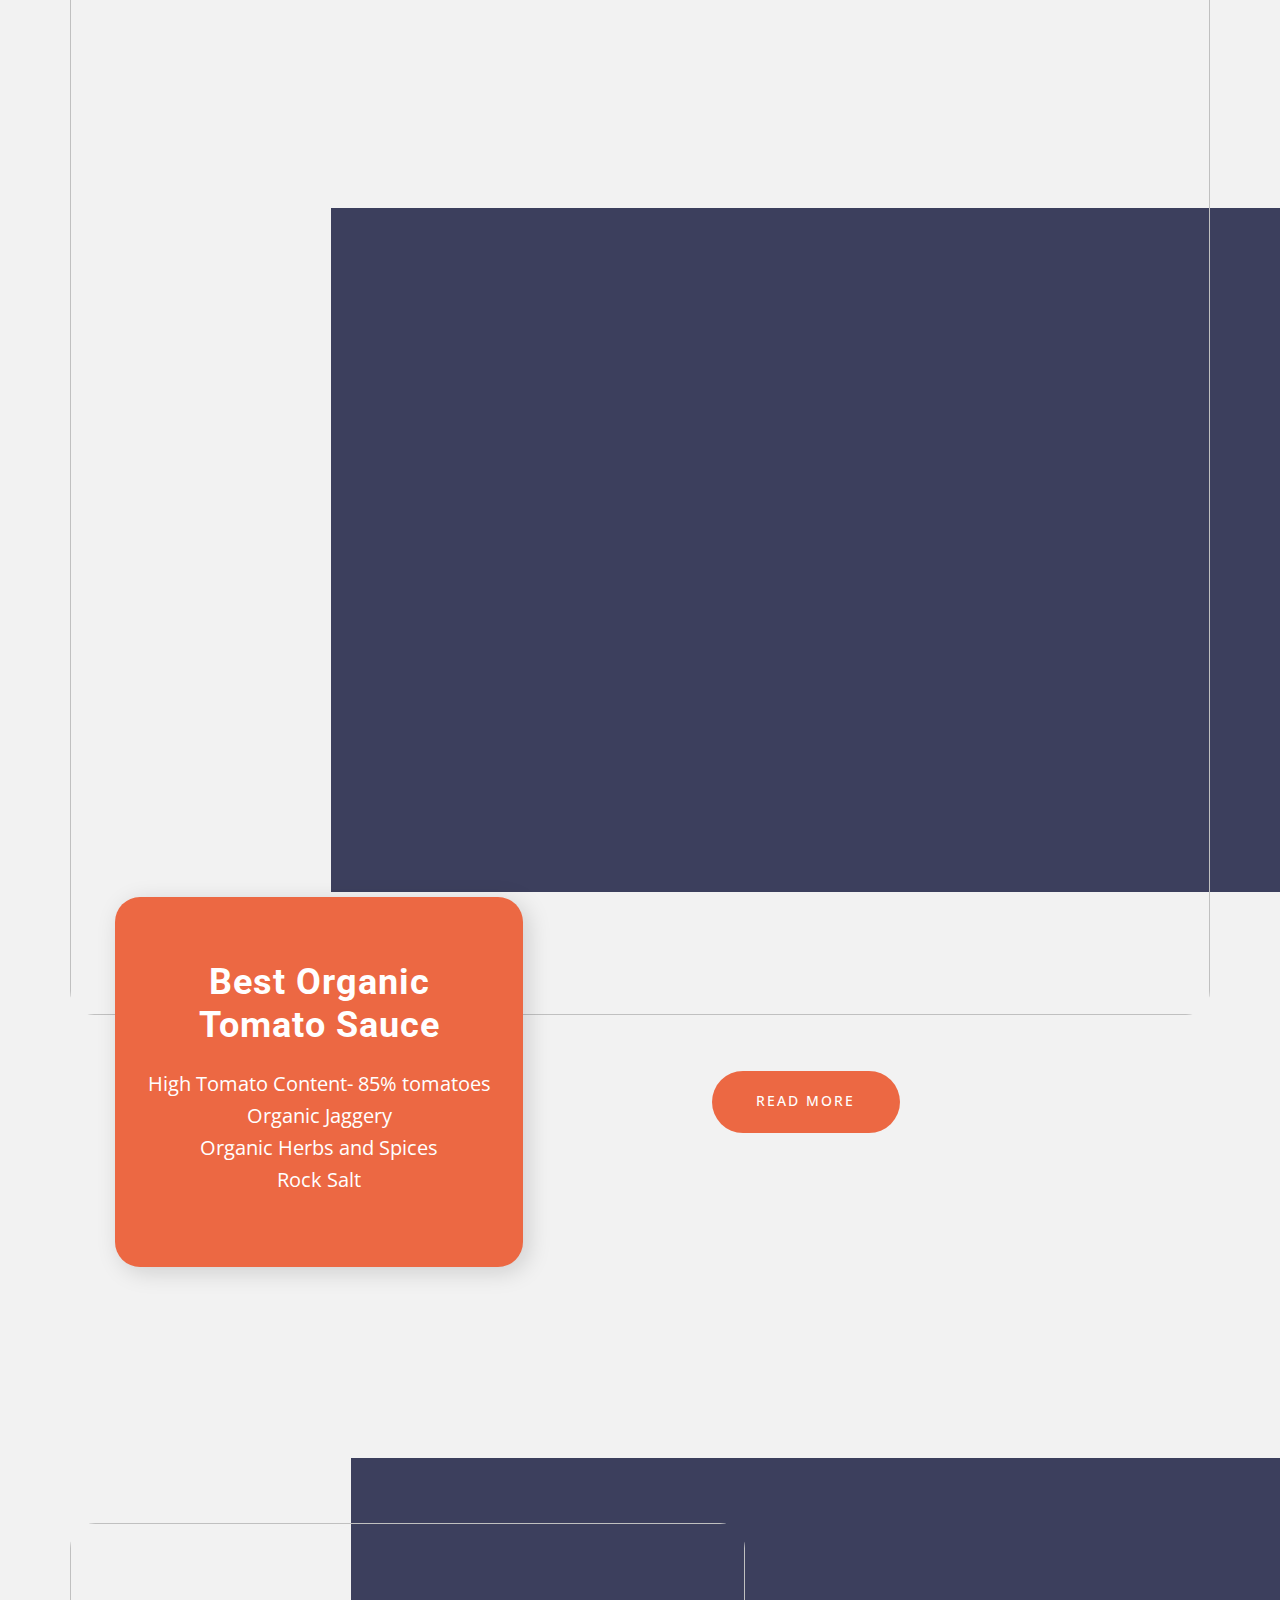
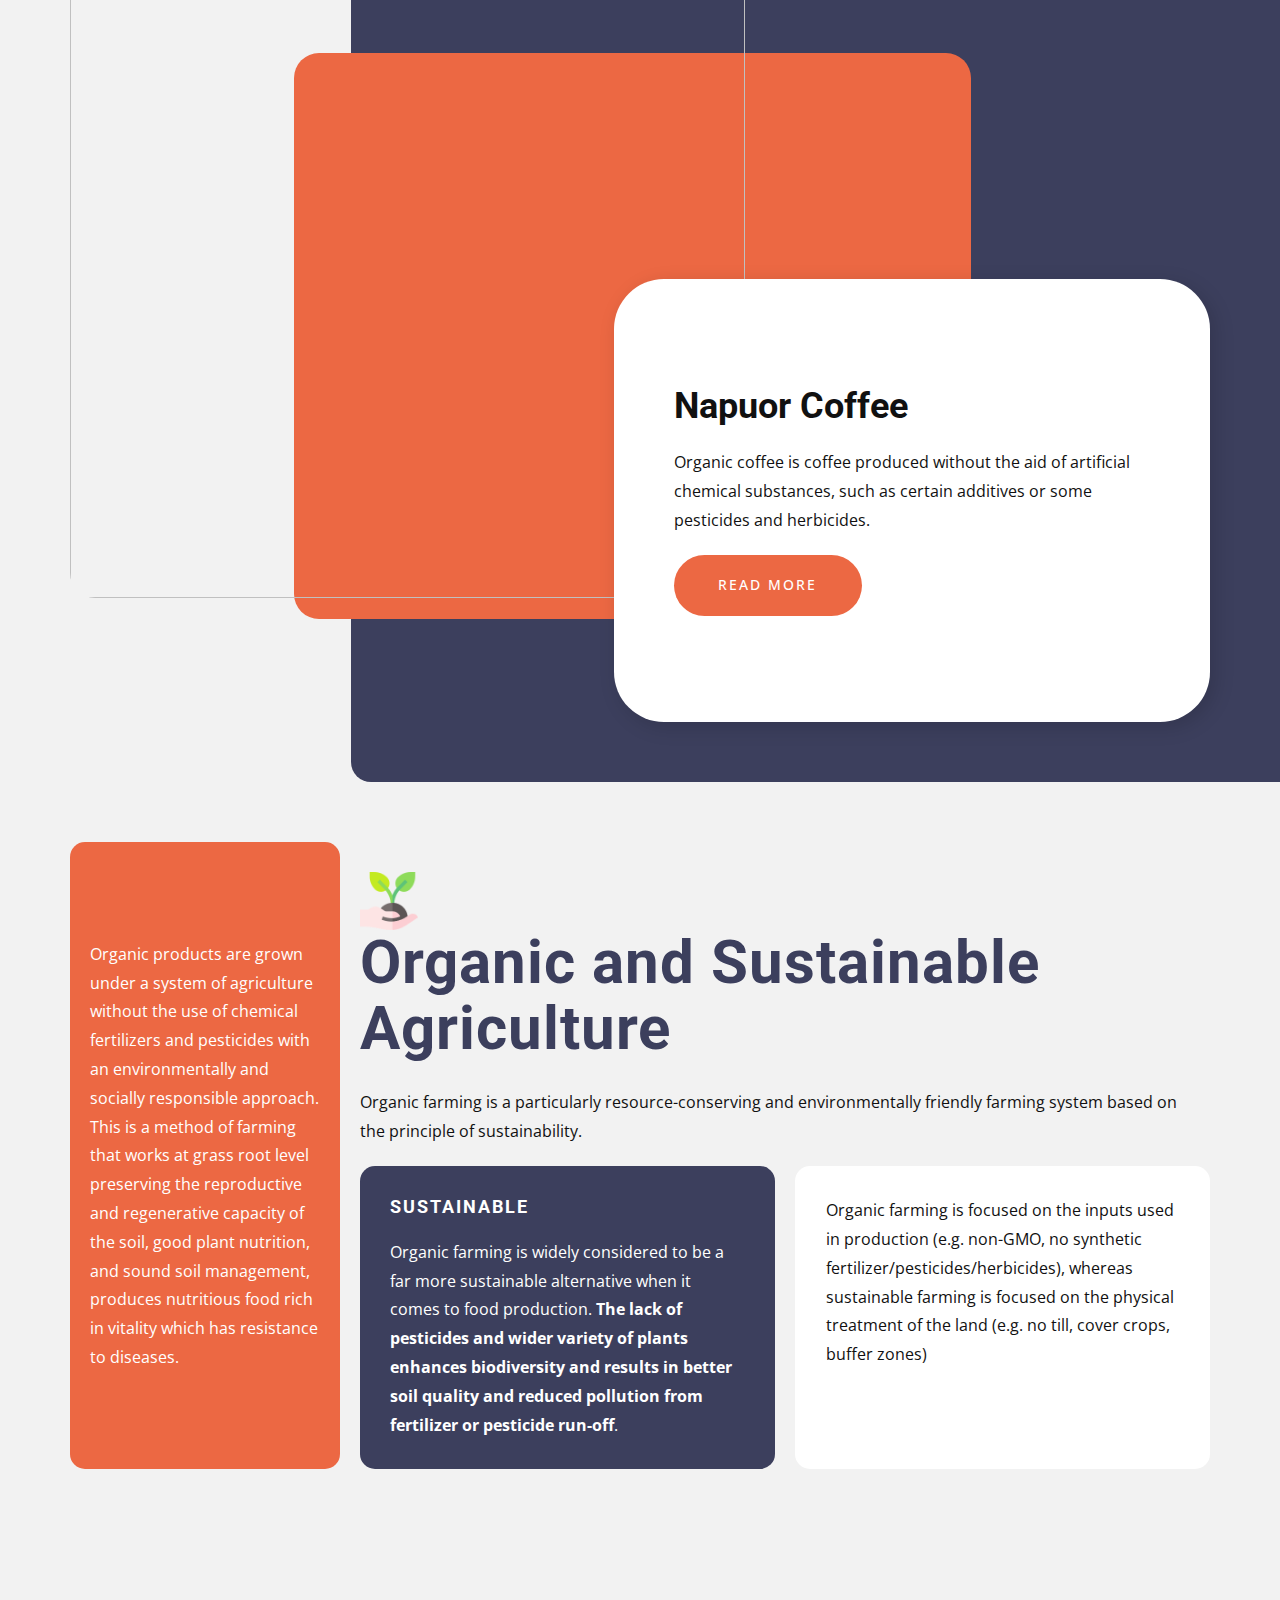
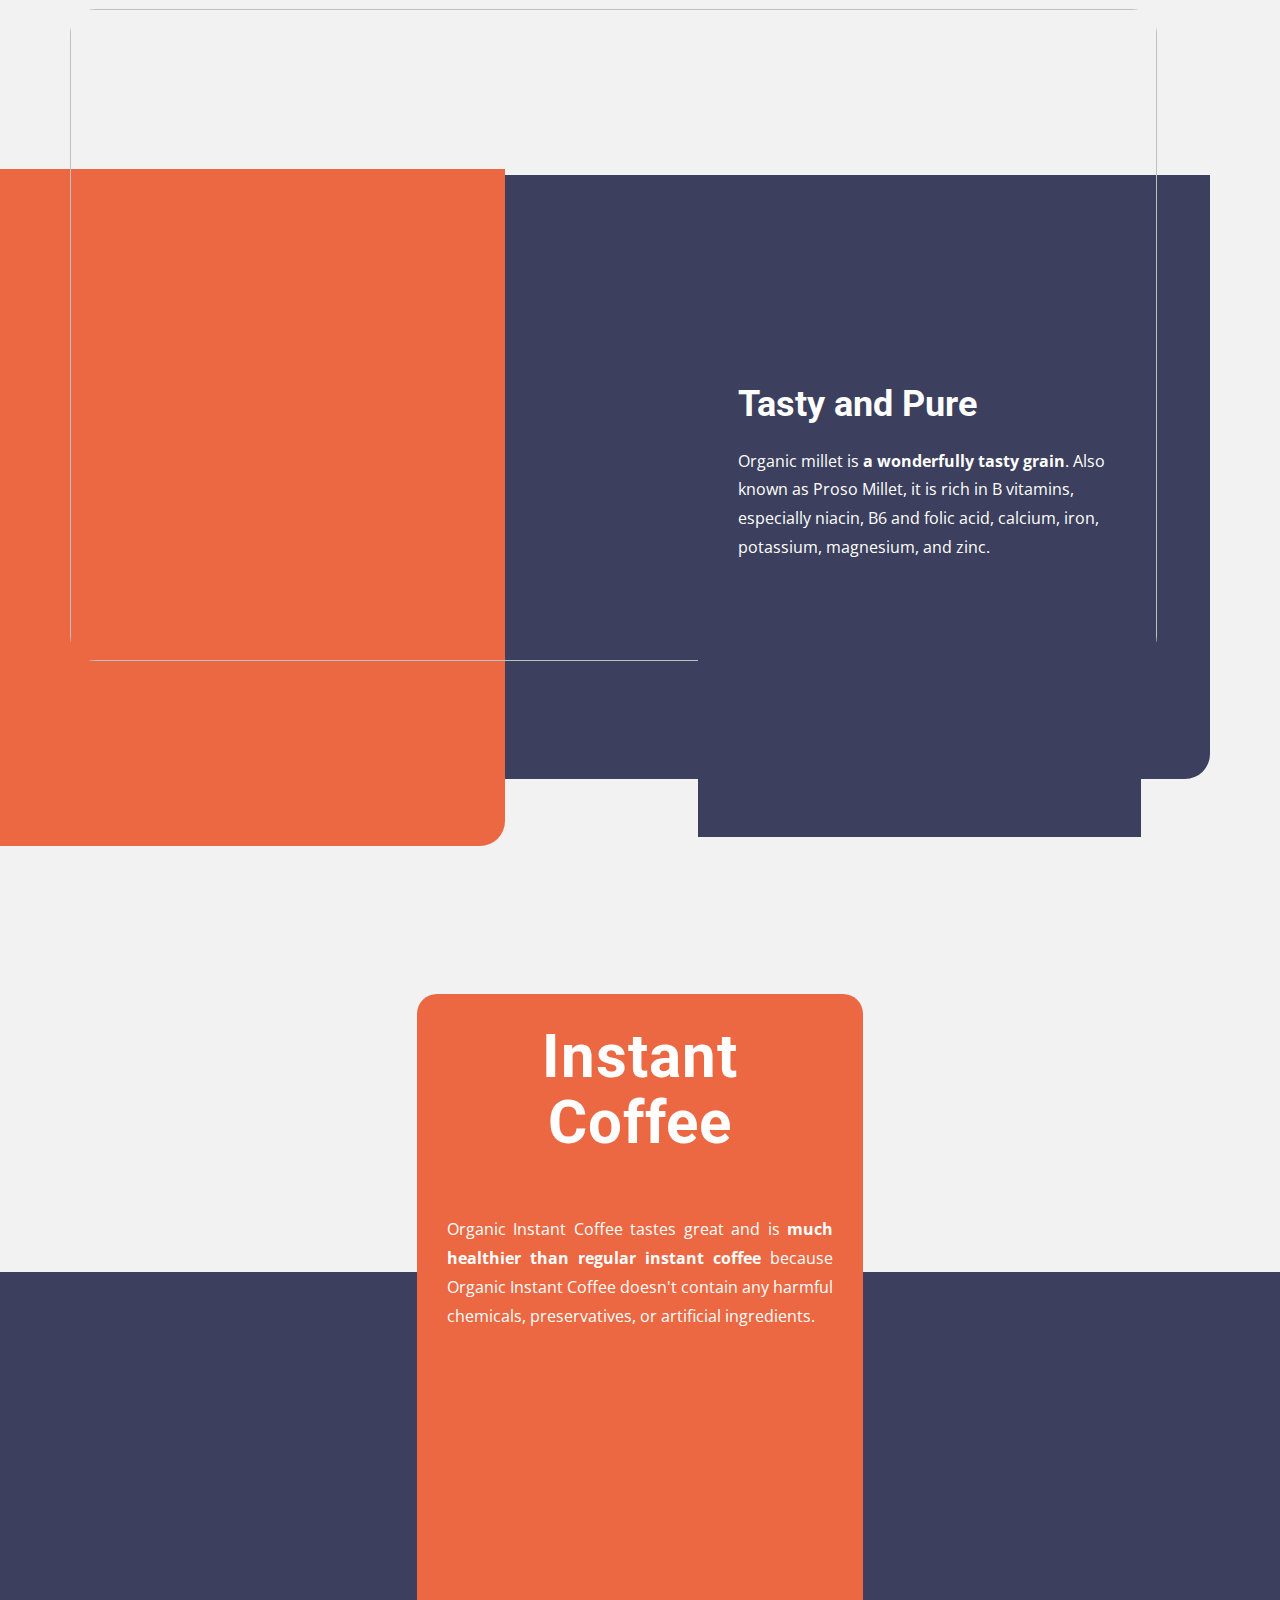
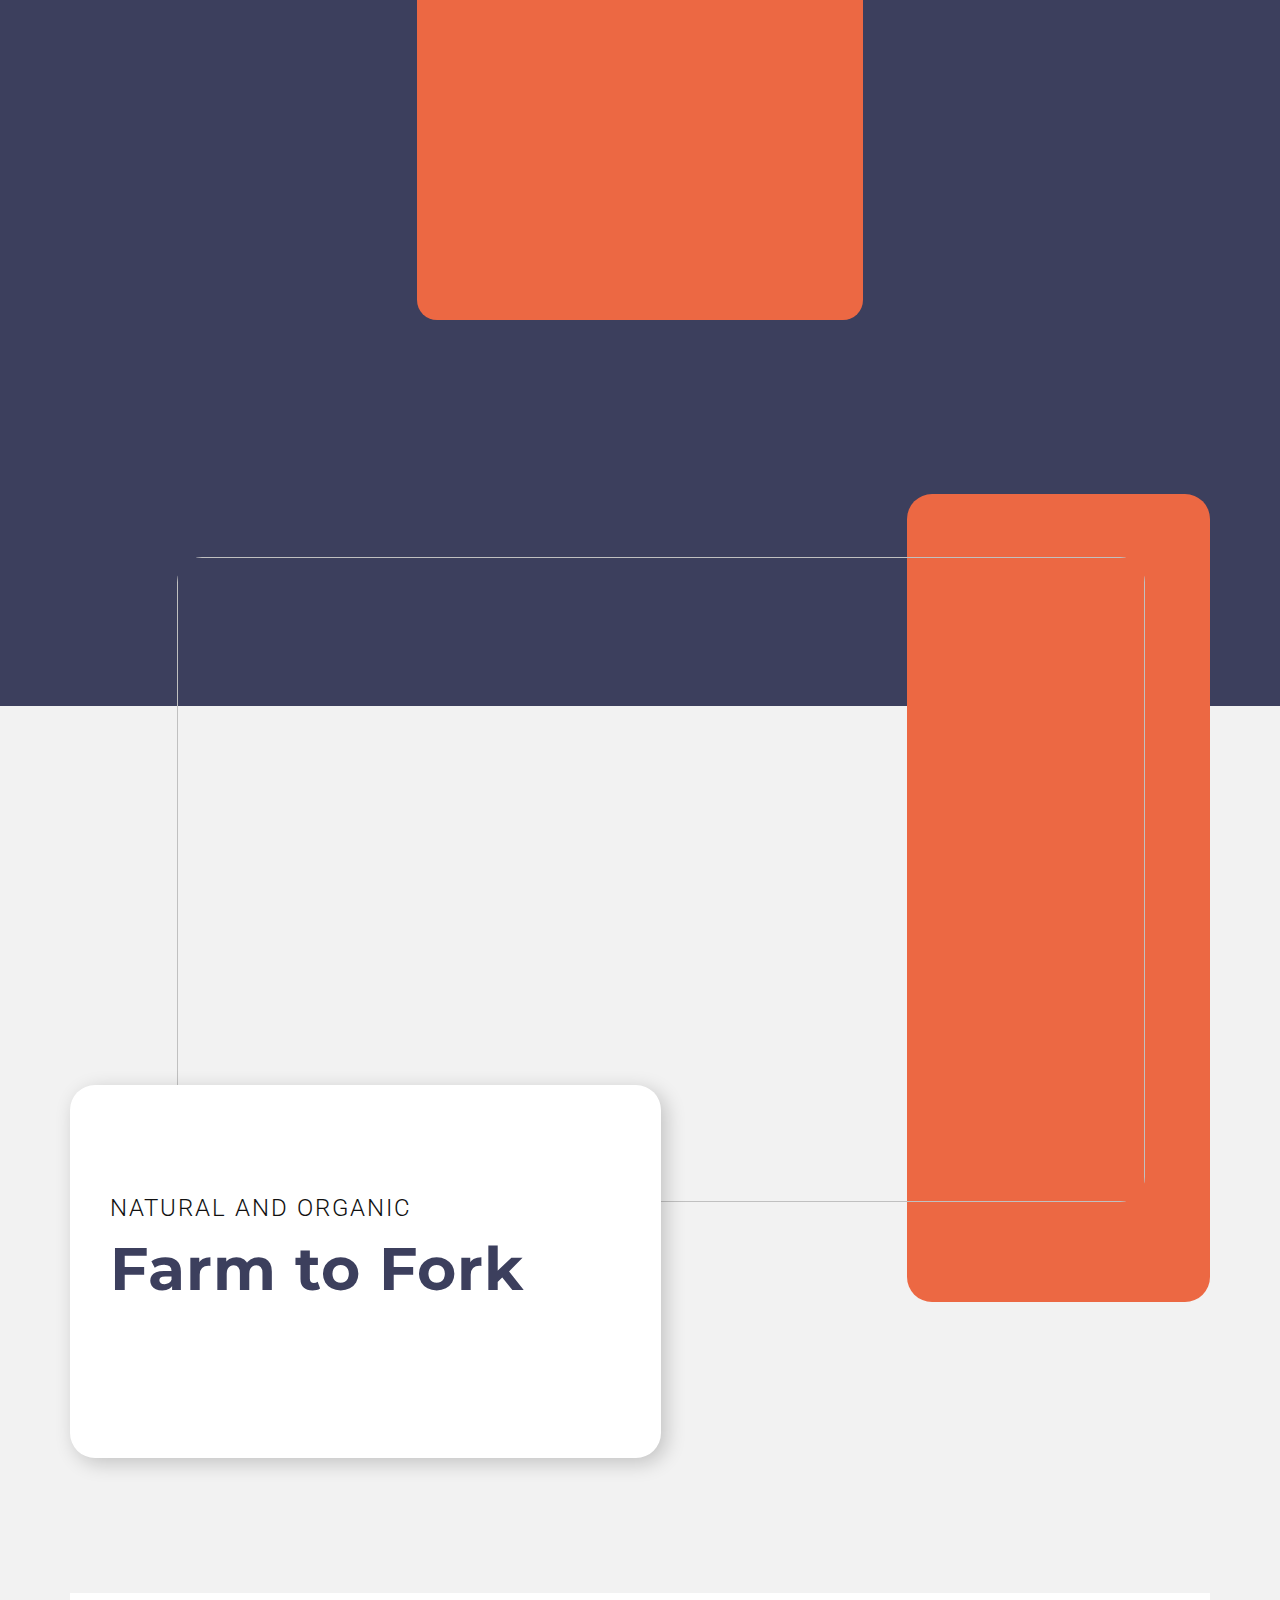
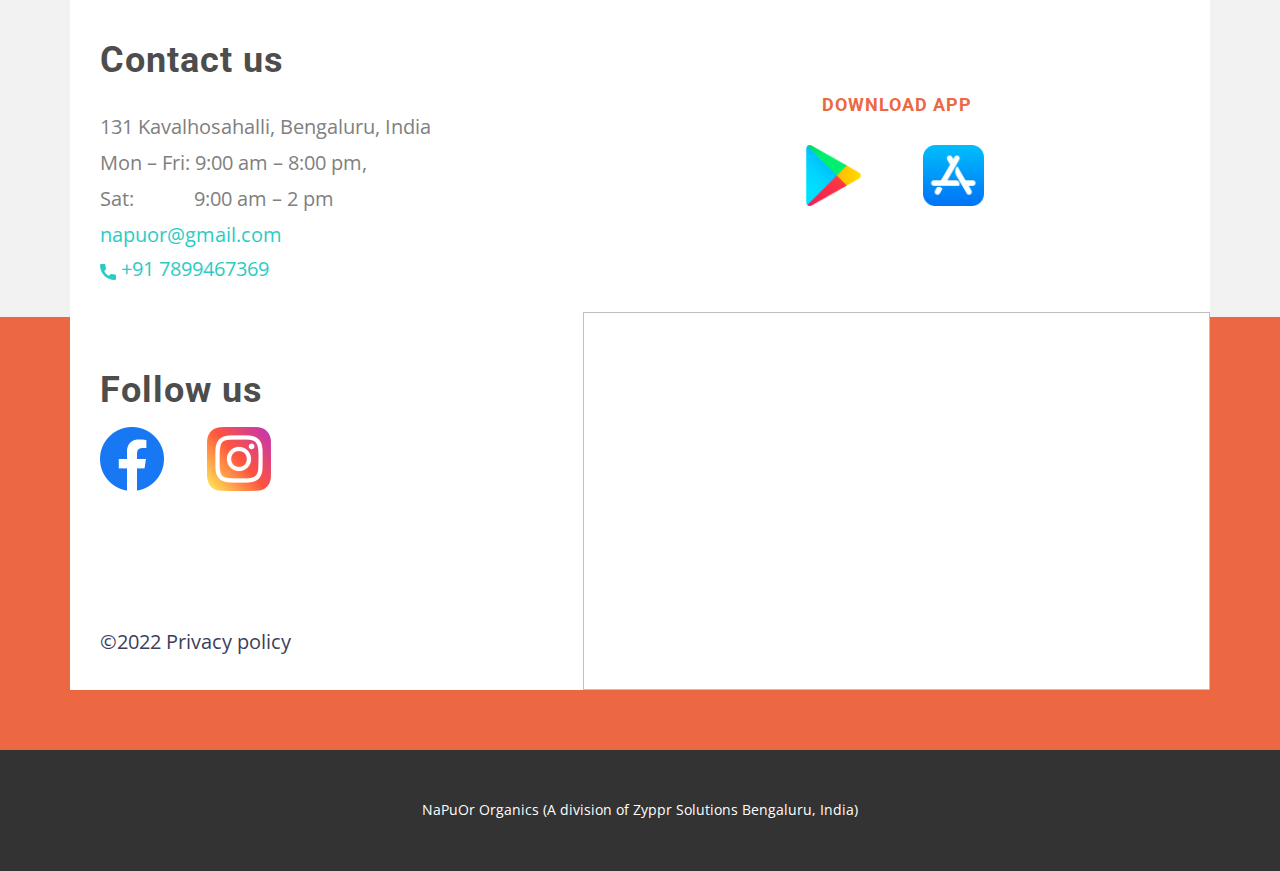
==== commit 63fc1e18: "Update index.html" ====
--- a/index.html
+++ b/index.html
@@ -78,8 +78,7 @@
         <div class="u-container-layout u-container-layout-1">
           <div class="u-align-left u-container-style u-group u-palette-1-dark-2 u-radius-25 u-shape-round u-group-2">
             <div class="u-container-layout u-container-layout-2">
-              <h5 class="u-text u-text-default u-text-1"> NaPUOR</h5>
-              <h1 class="u-text u-text-2"> Natural and Organic</h1>
+             
             </div>
           </div>
         </div>
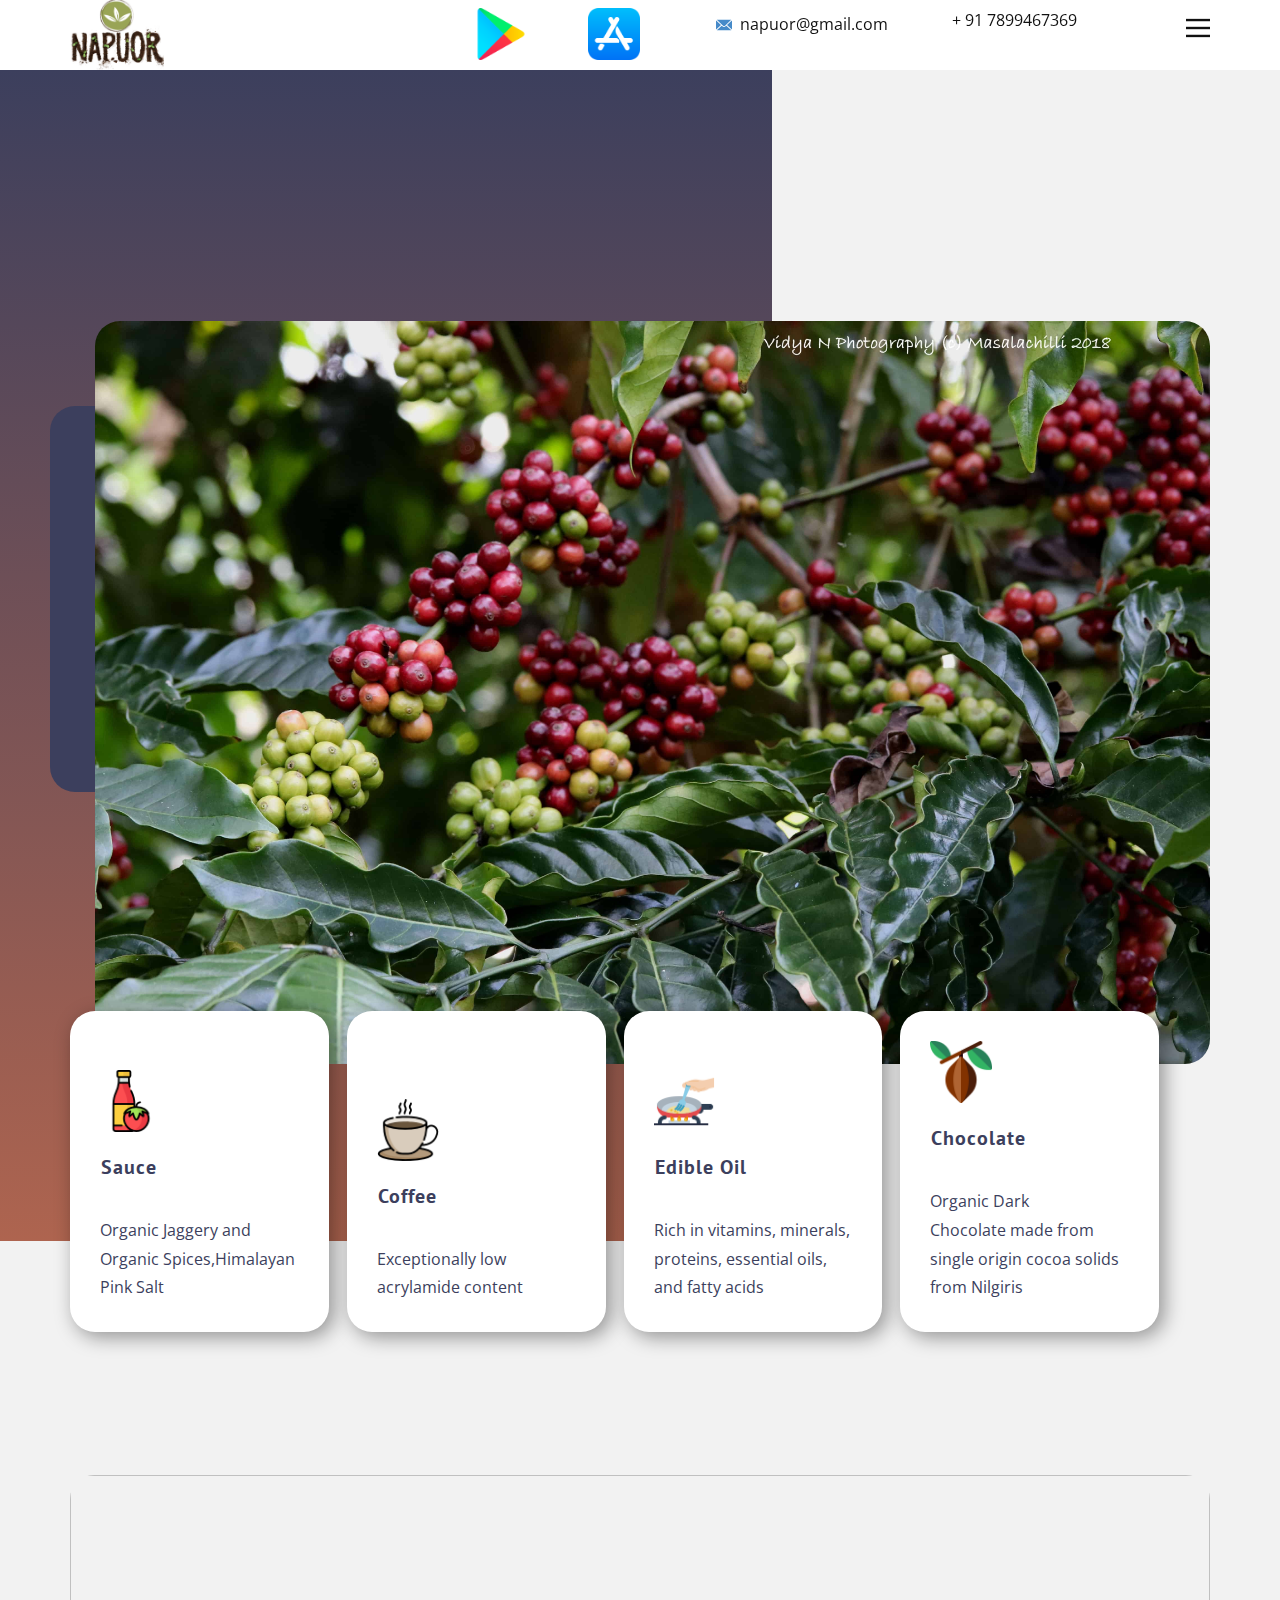
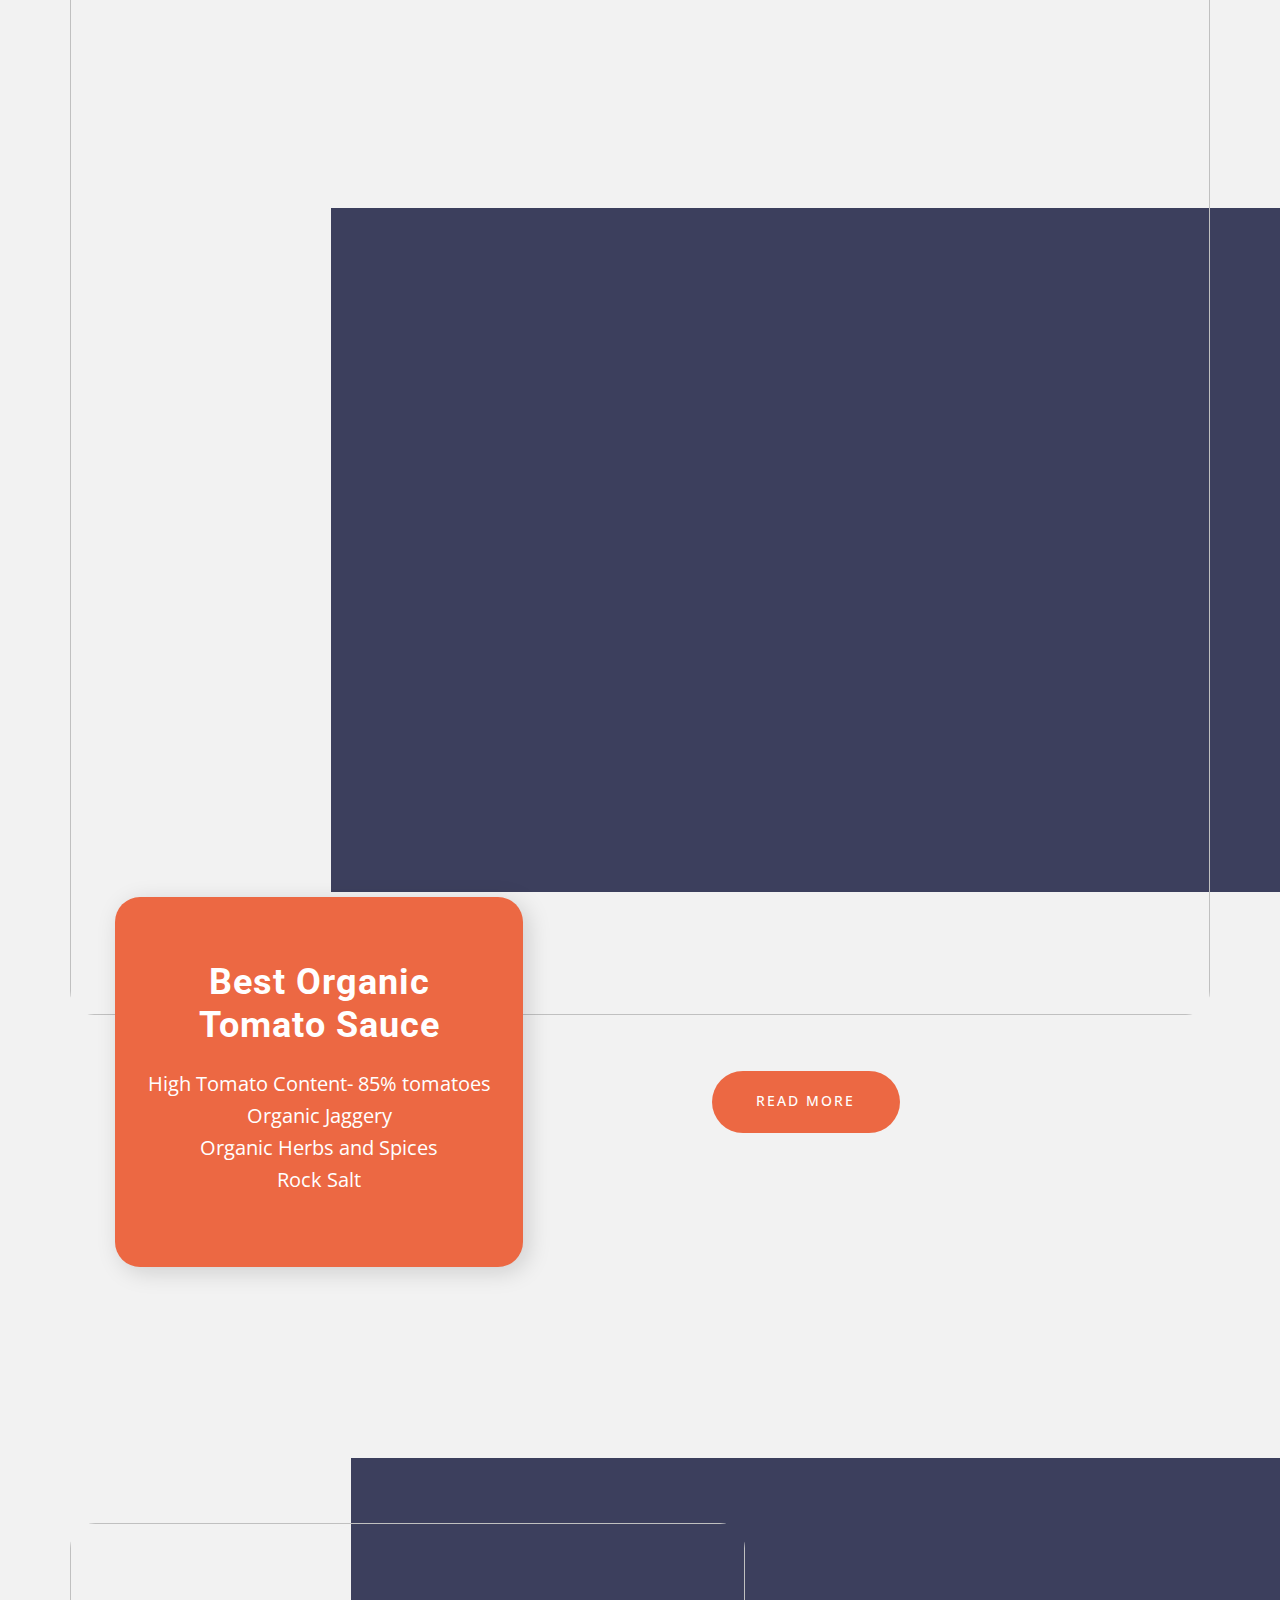
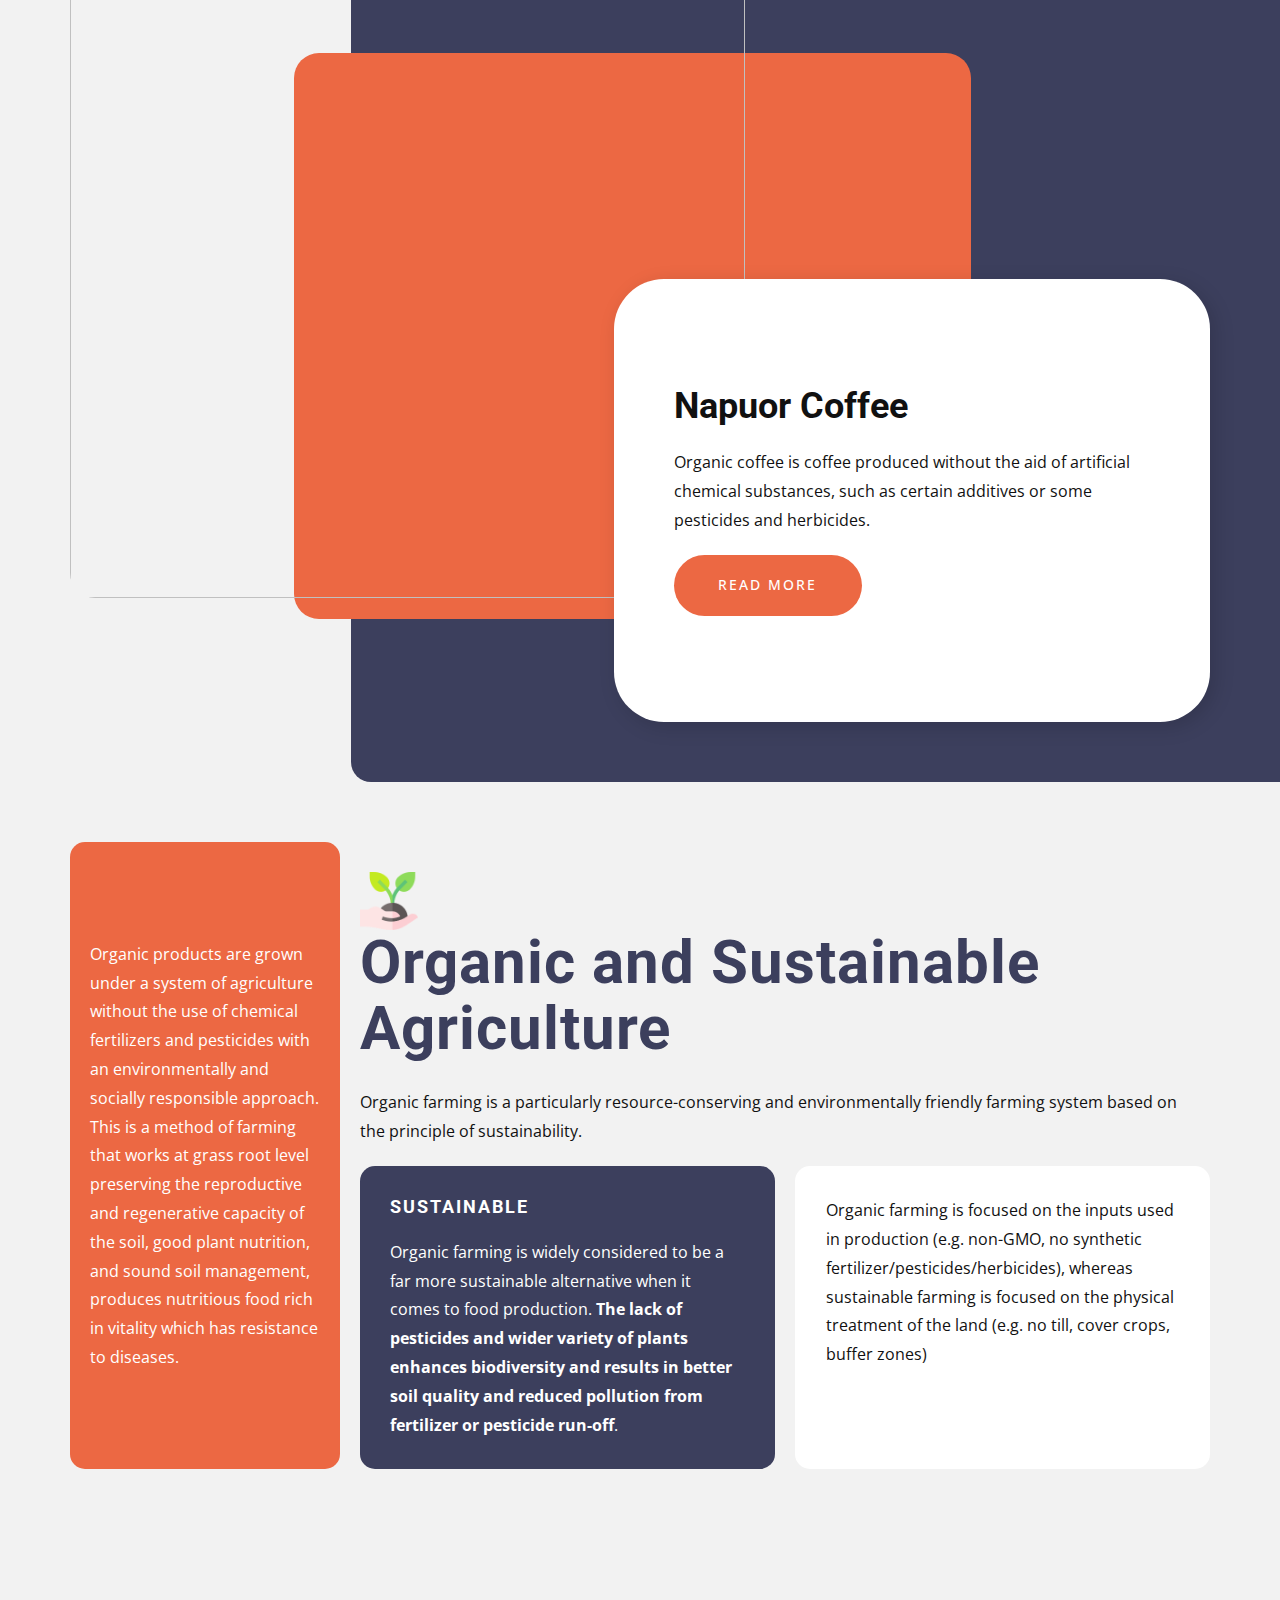
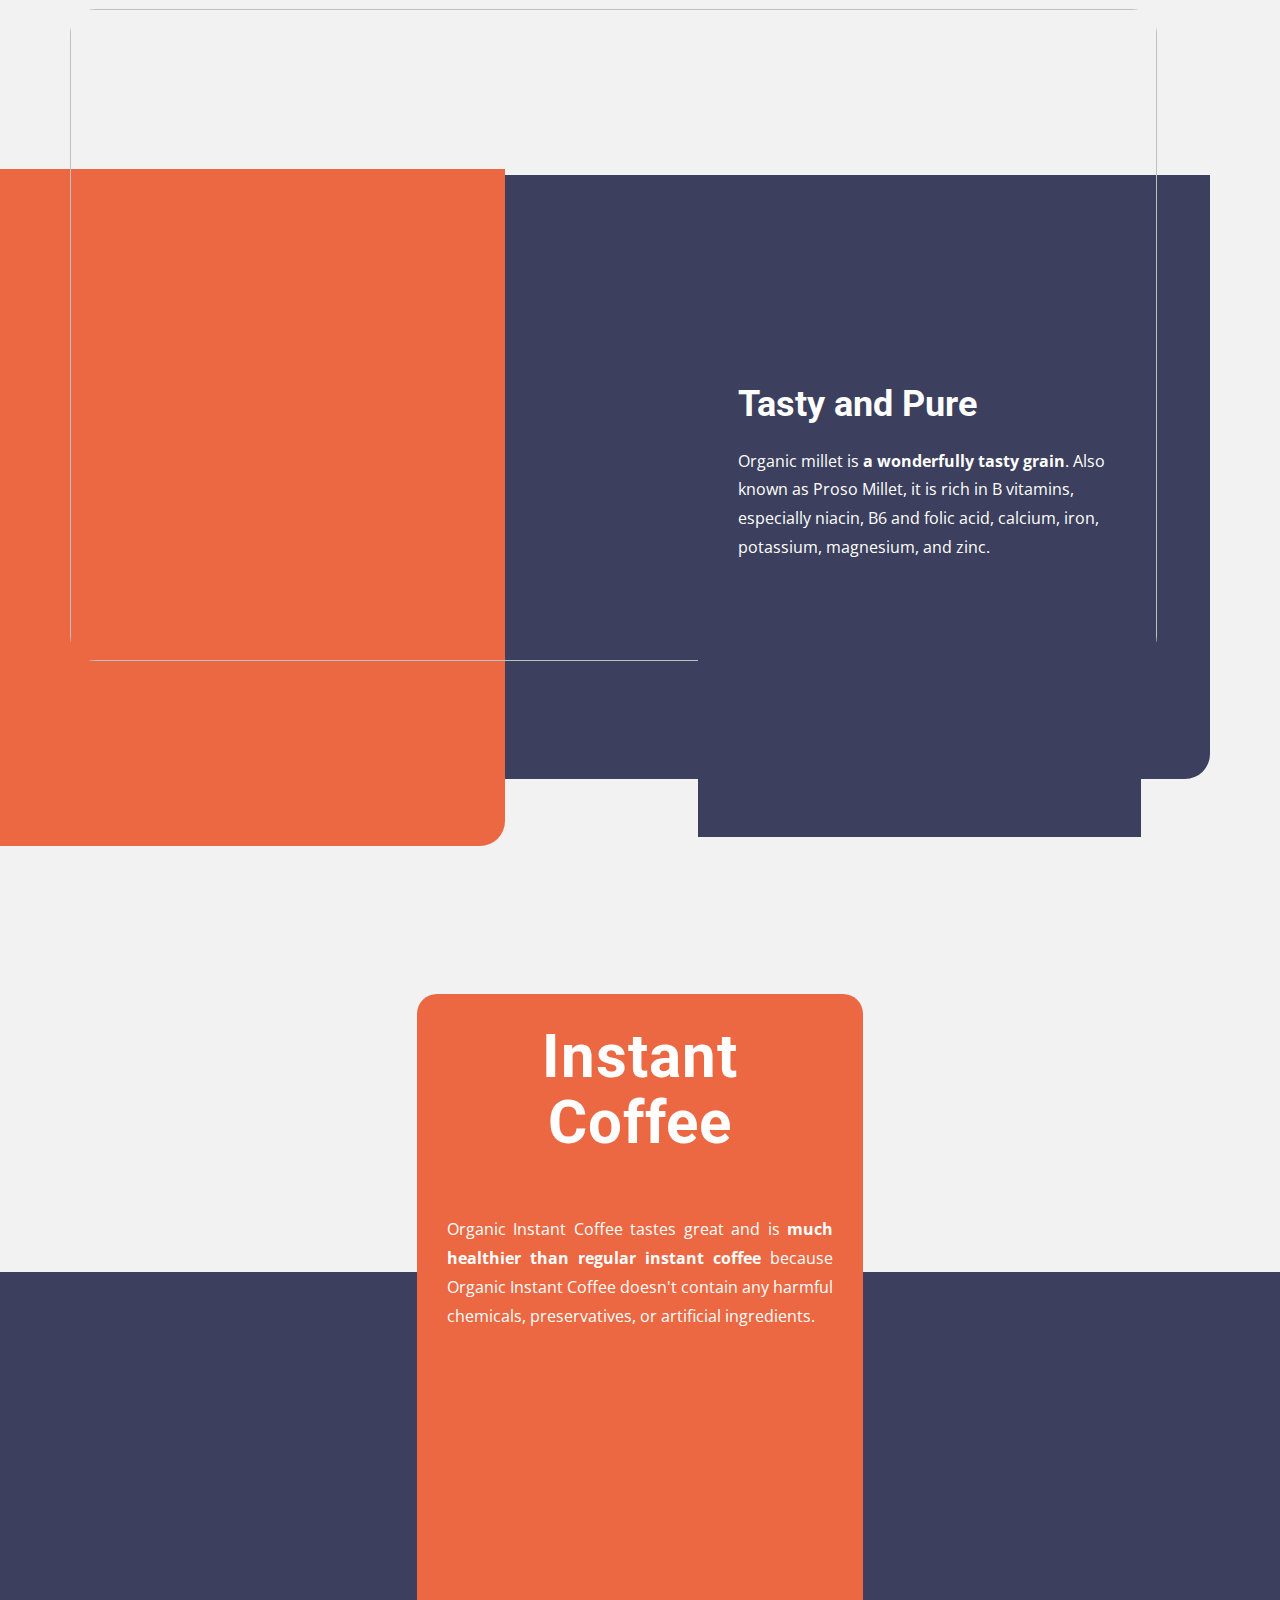
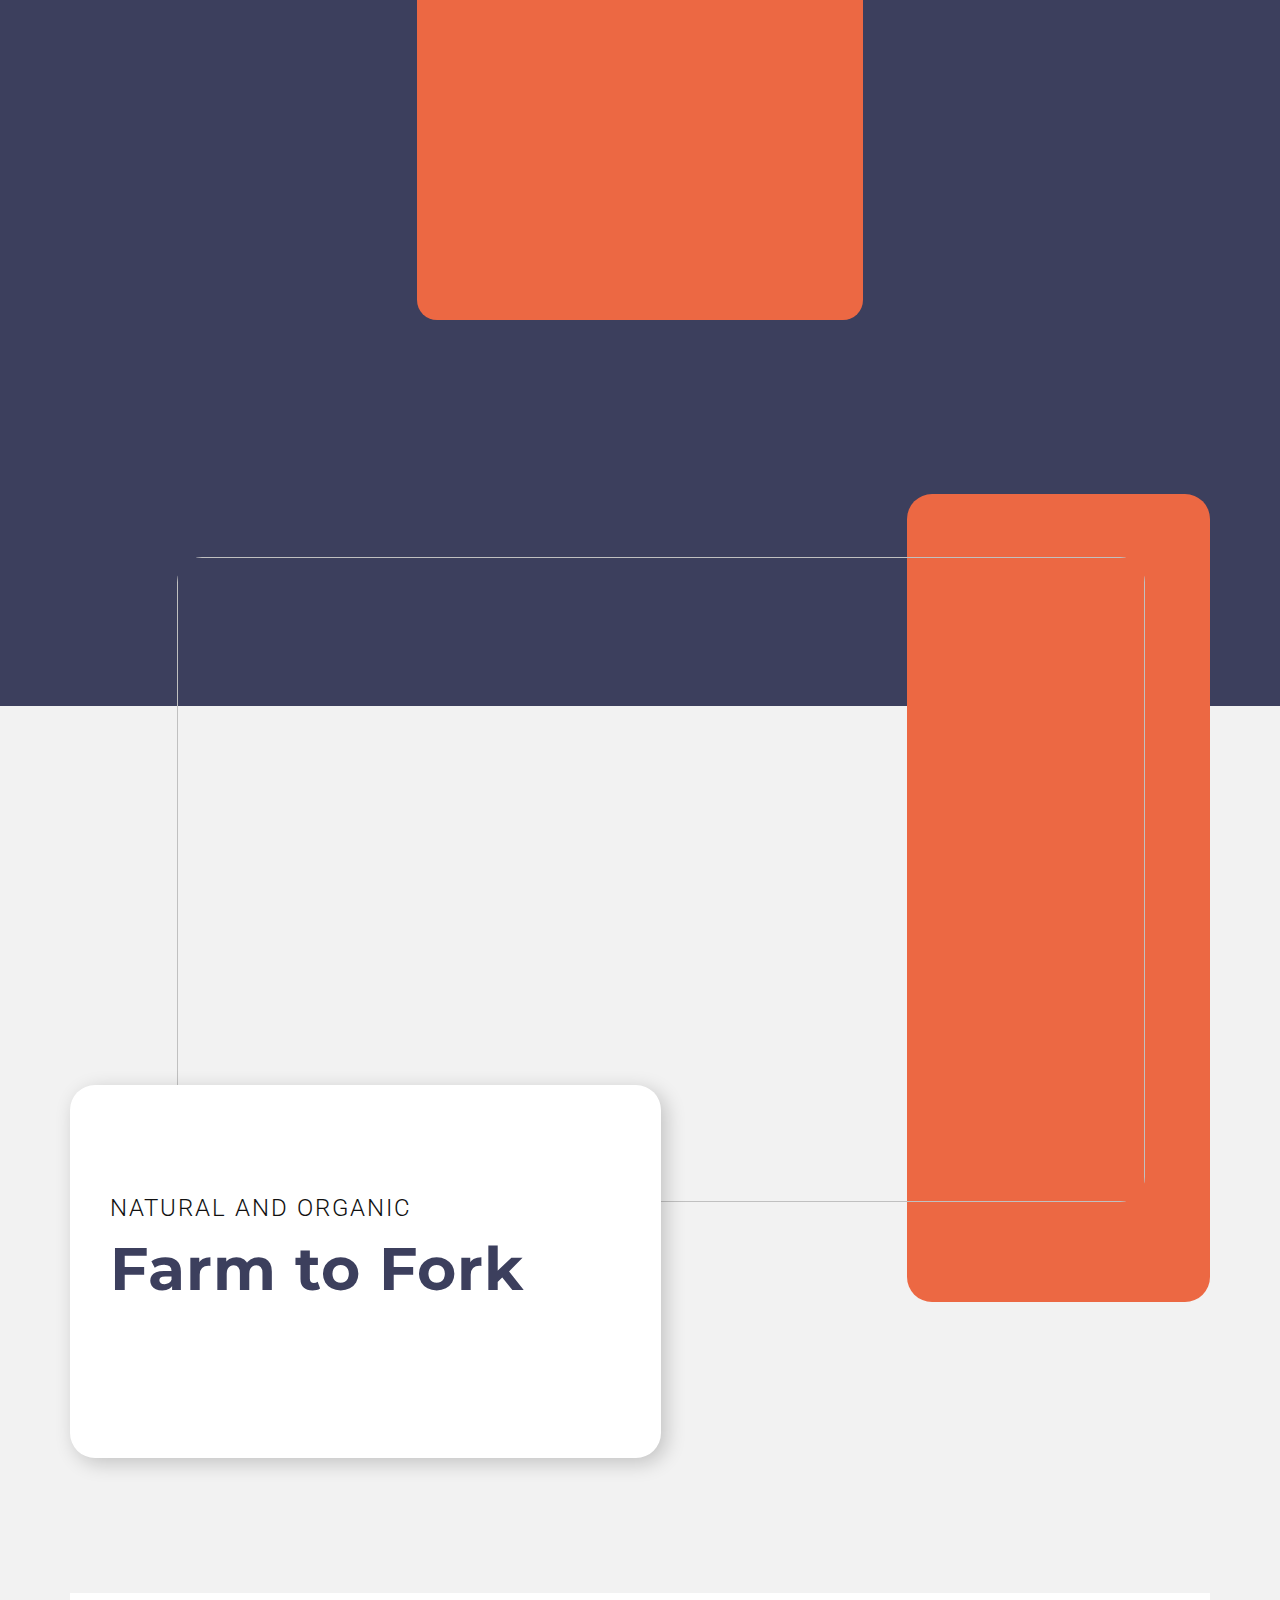
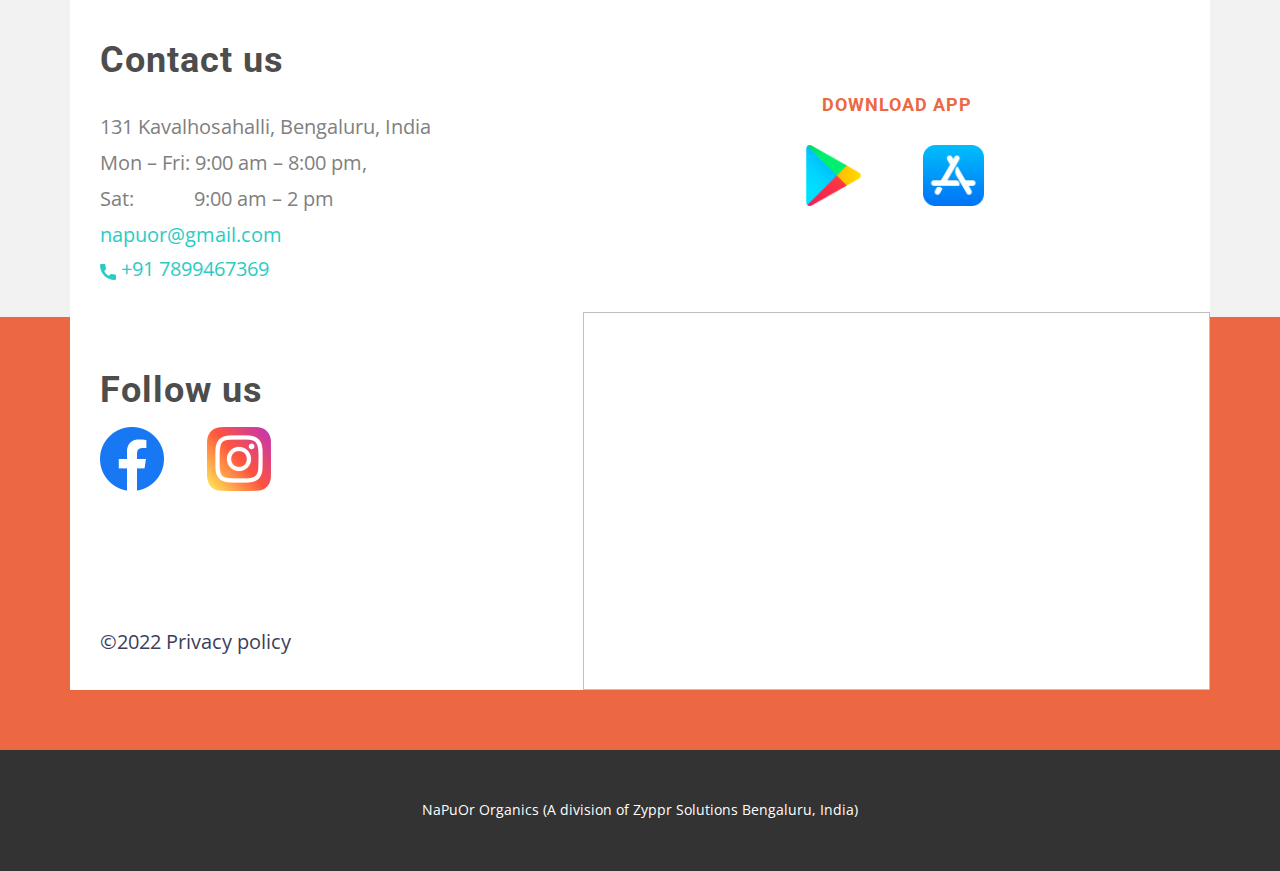
==== commit 81d48015: "updates" ====
--- a/index.html
+++ b/index.html
@@ -83,7 +83,7 @@
           </div>
         </div>
       </div>
-      <img class="u-image u-image-round u-radius-25 lazyload u-image-1" data-image-width="1280" data-image-height="853" data-href="https://play.google.com/store/apps/details?id=com.senseeot.napuor&amp;gl=IN" data-src="images/organicfarm.jpeg">
+      <img class="u-image u-image-round u-radius-25 lazyload u-image-1" data-image-width="1280" data-image-height="853" data-href="https://play.google.com/store/apps/details?id=com.senseeot.napuor&amp;gl=IN" data-src="images/coffee-plantation.jpeg">
       <div class="u-list u-list-1">
         <div class="u-repeater u-repeater-1">
           <div class="u-align-left u-container-style u-list-item u-radius-25 u-repeater-item u-shape-round u-white u-list-item-1">
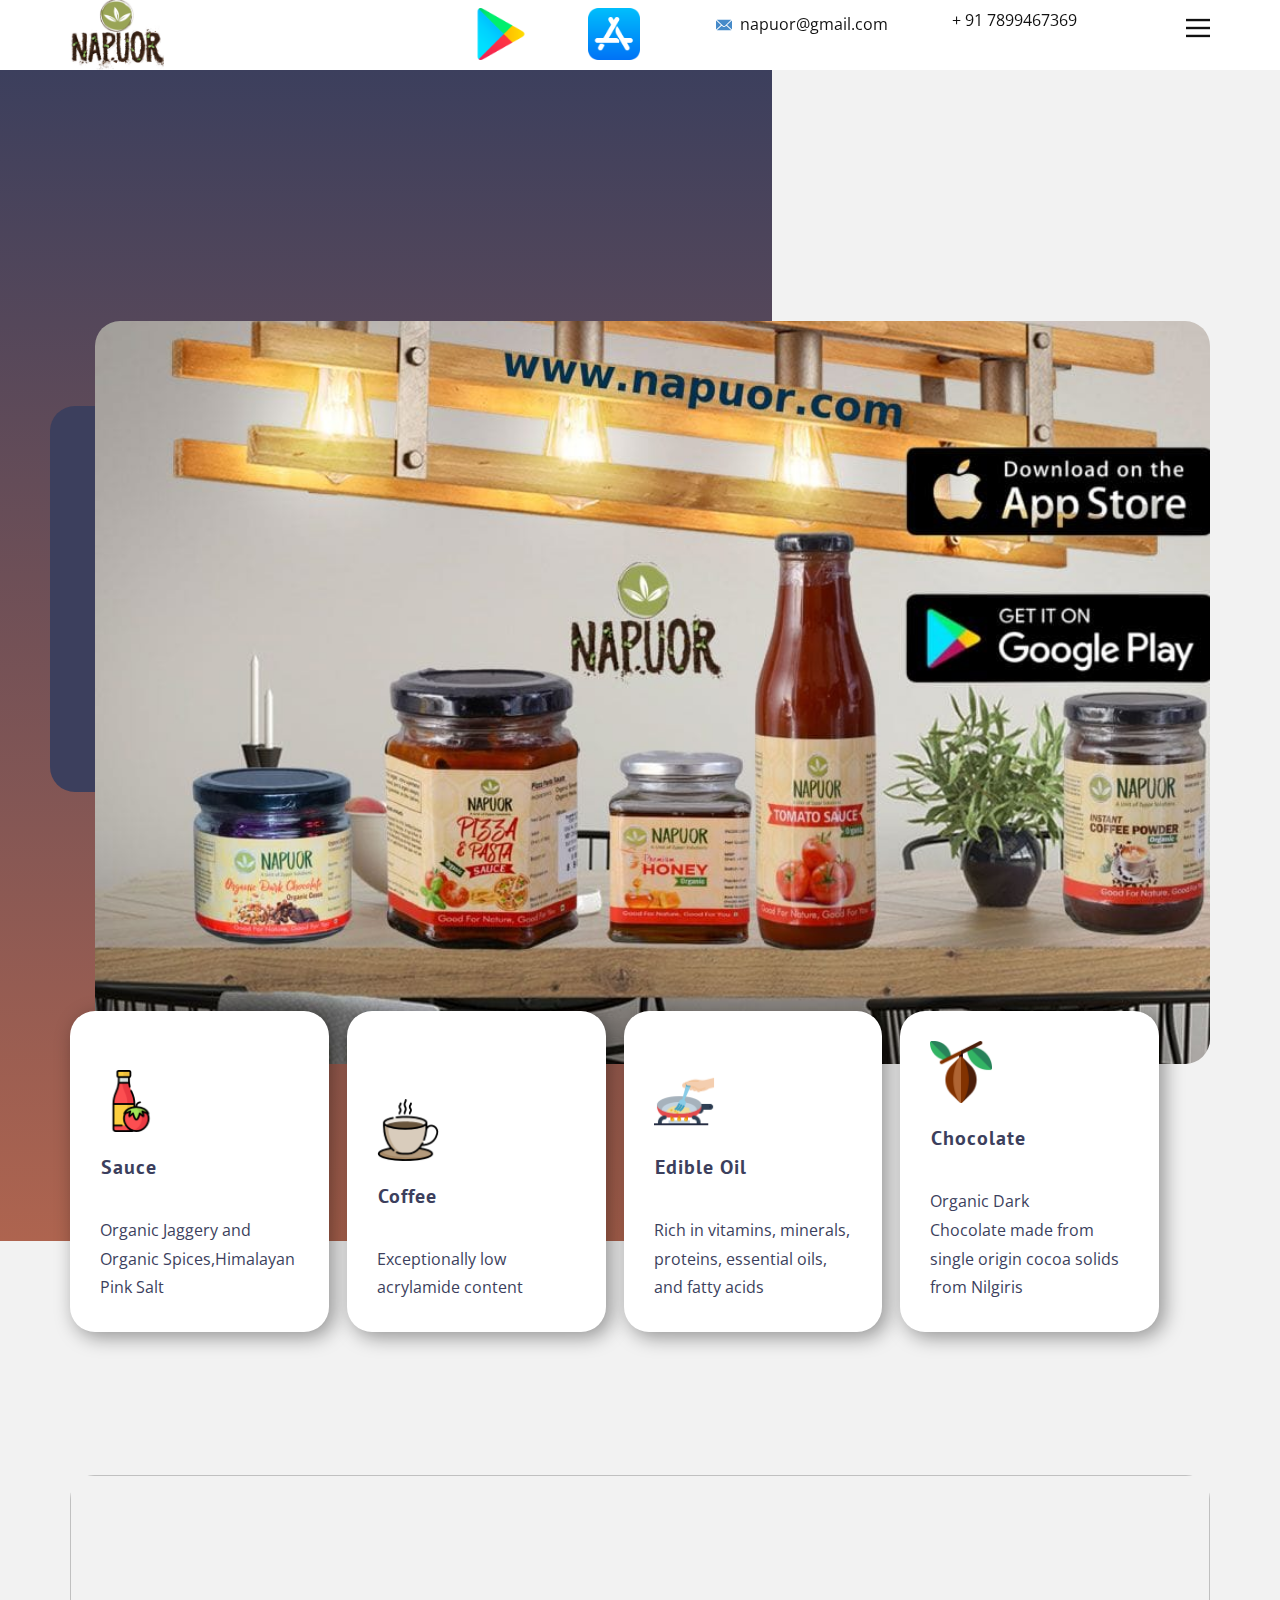
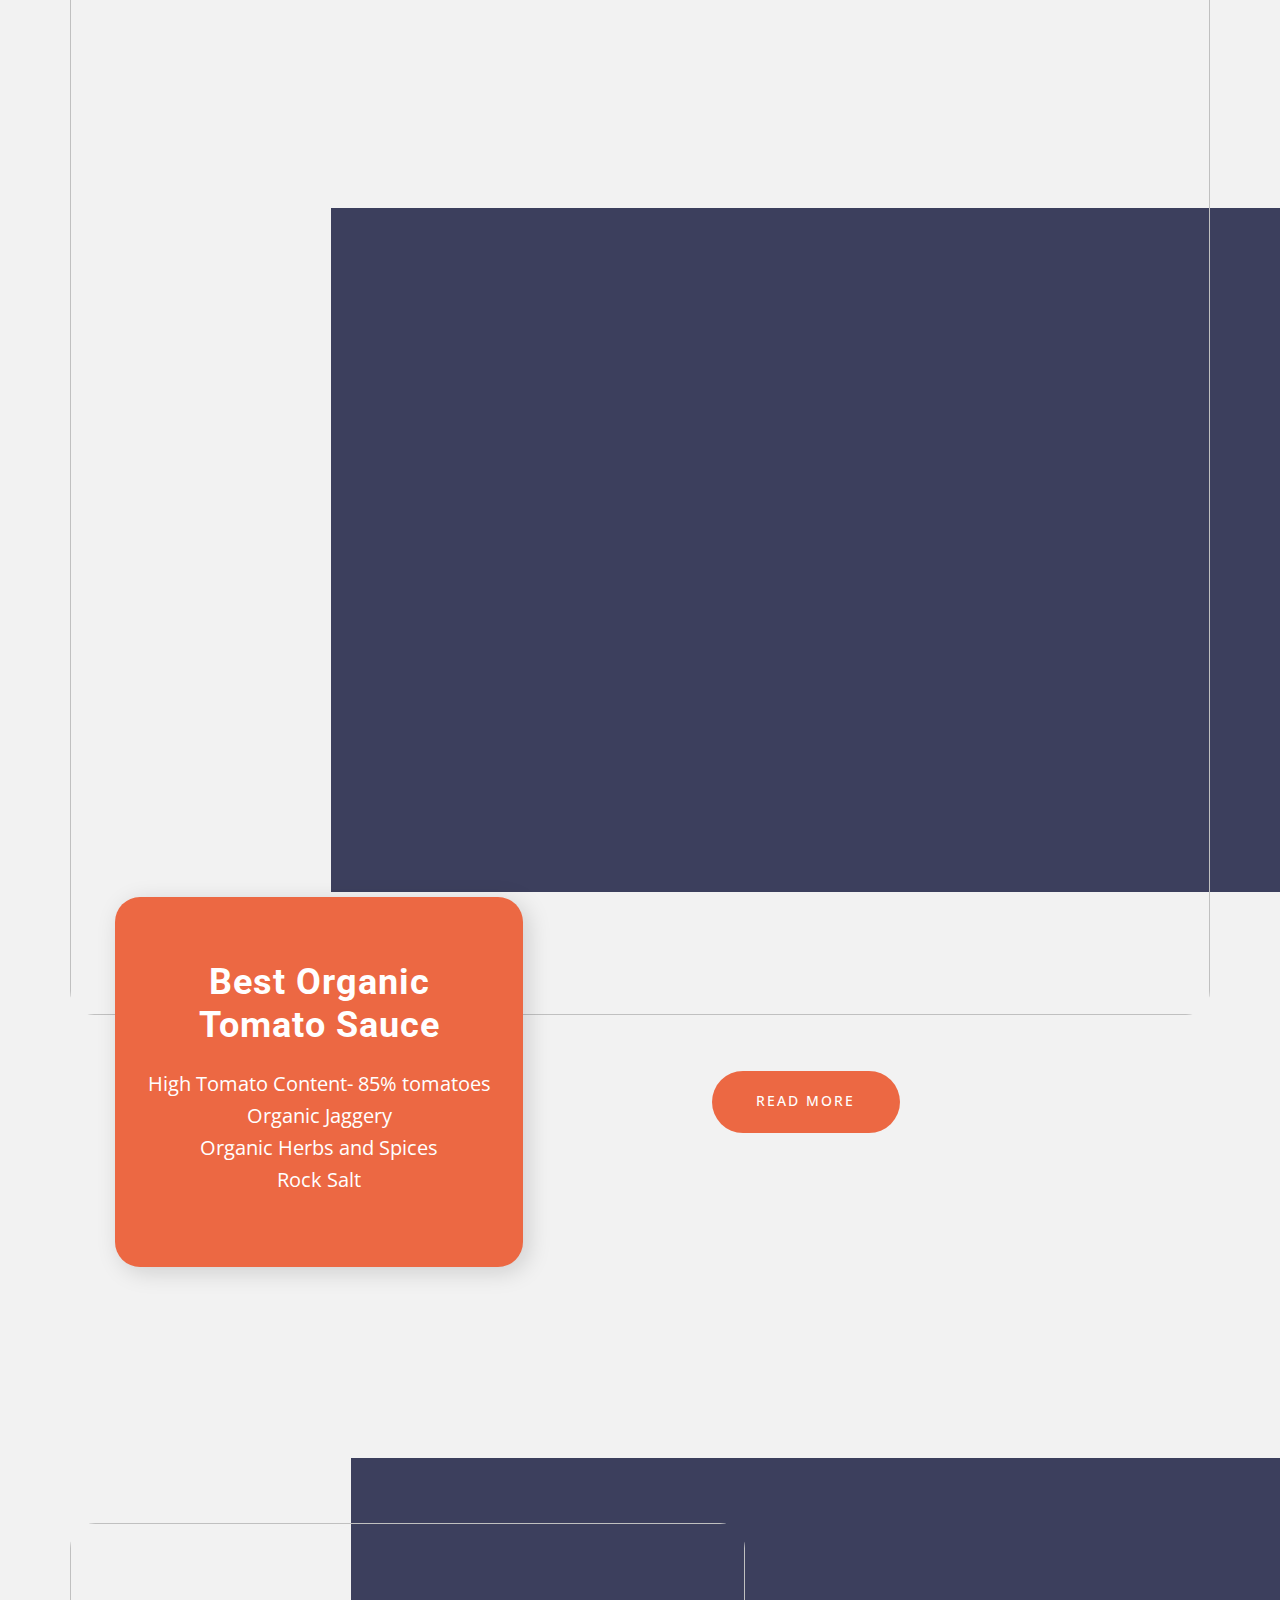
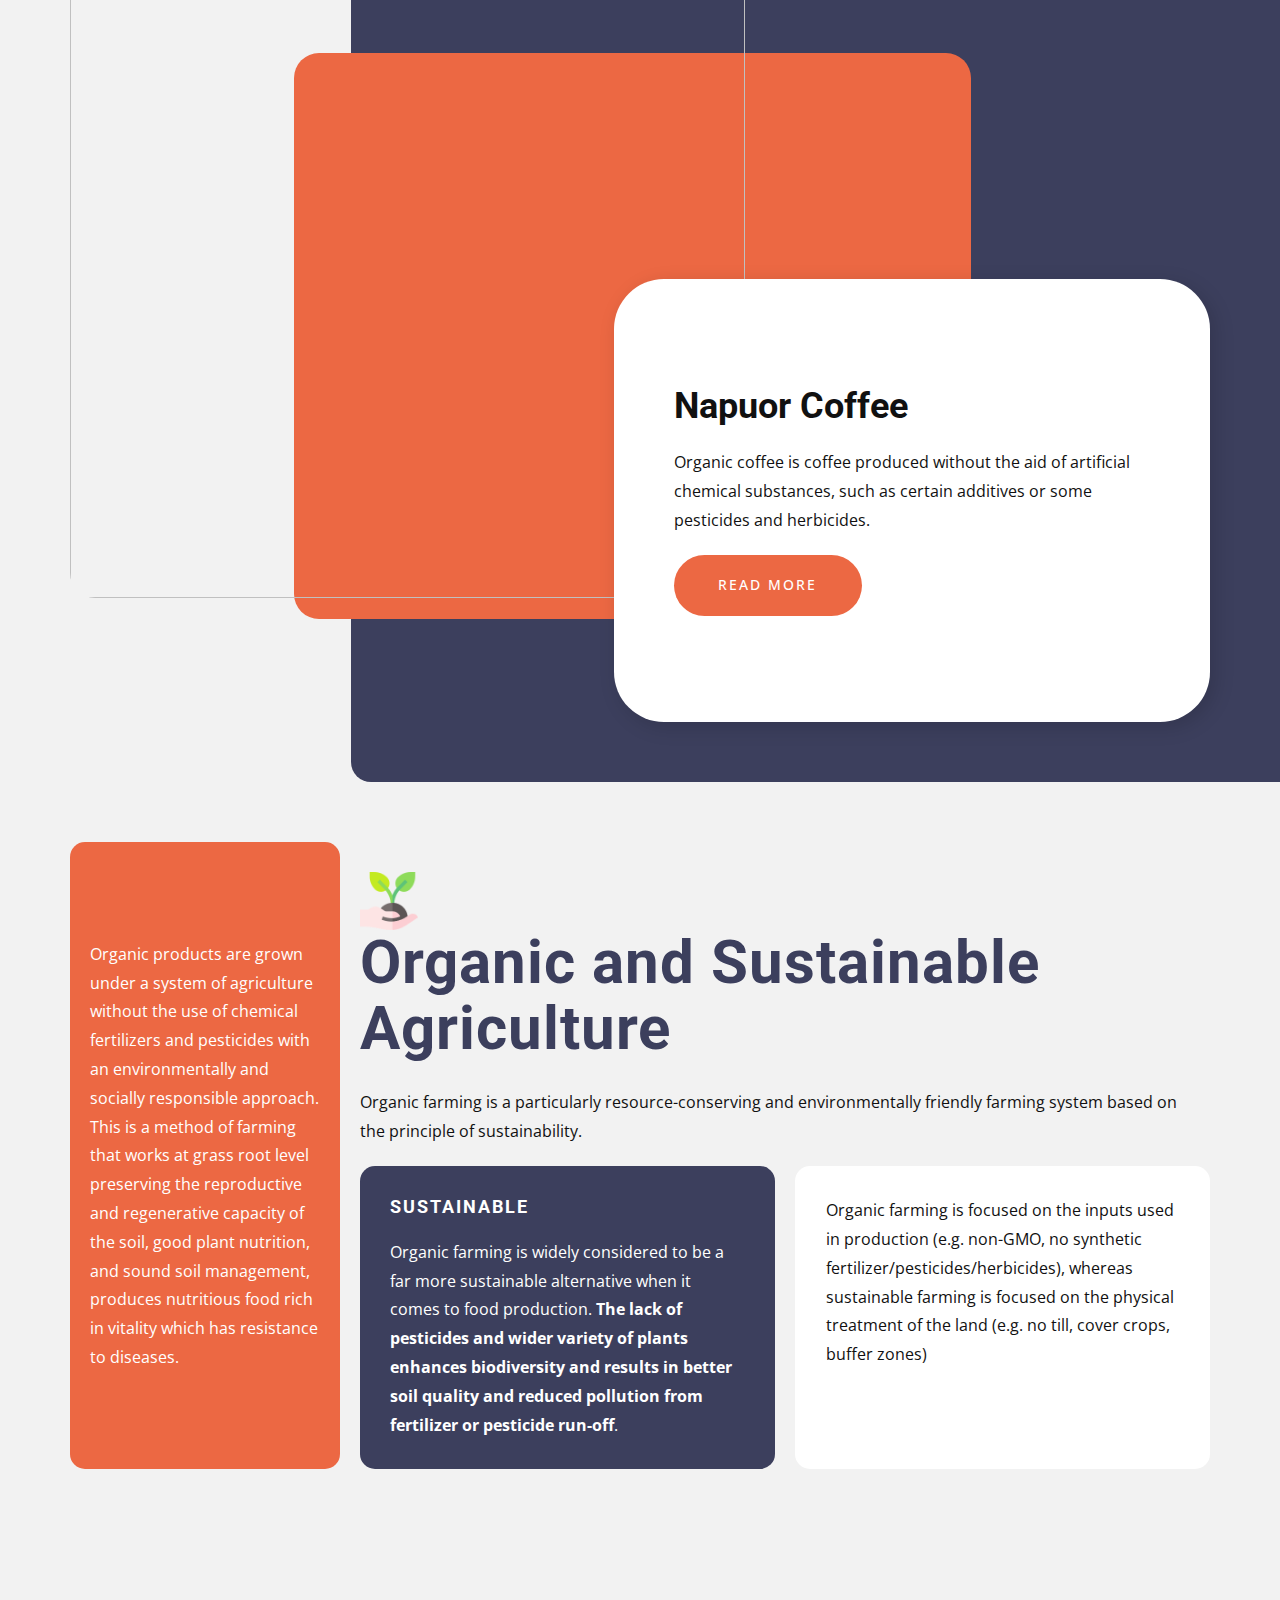
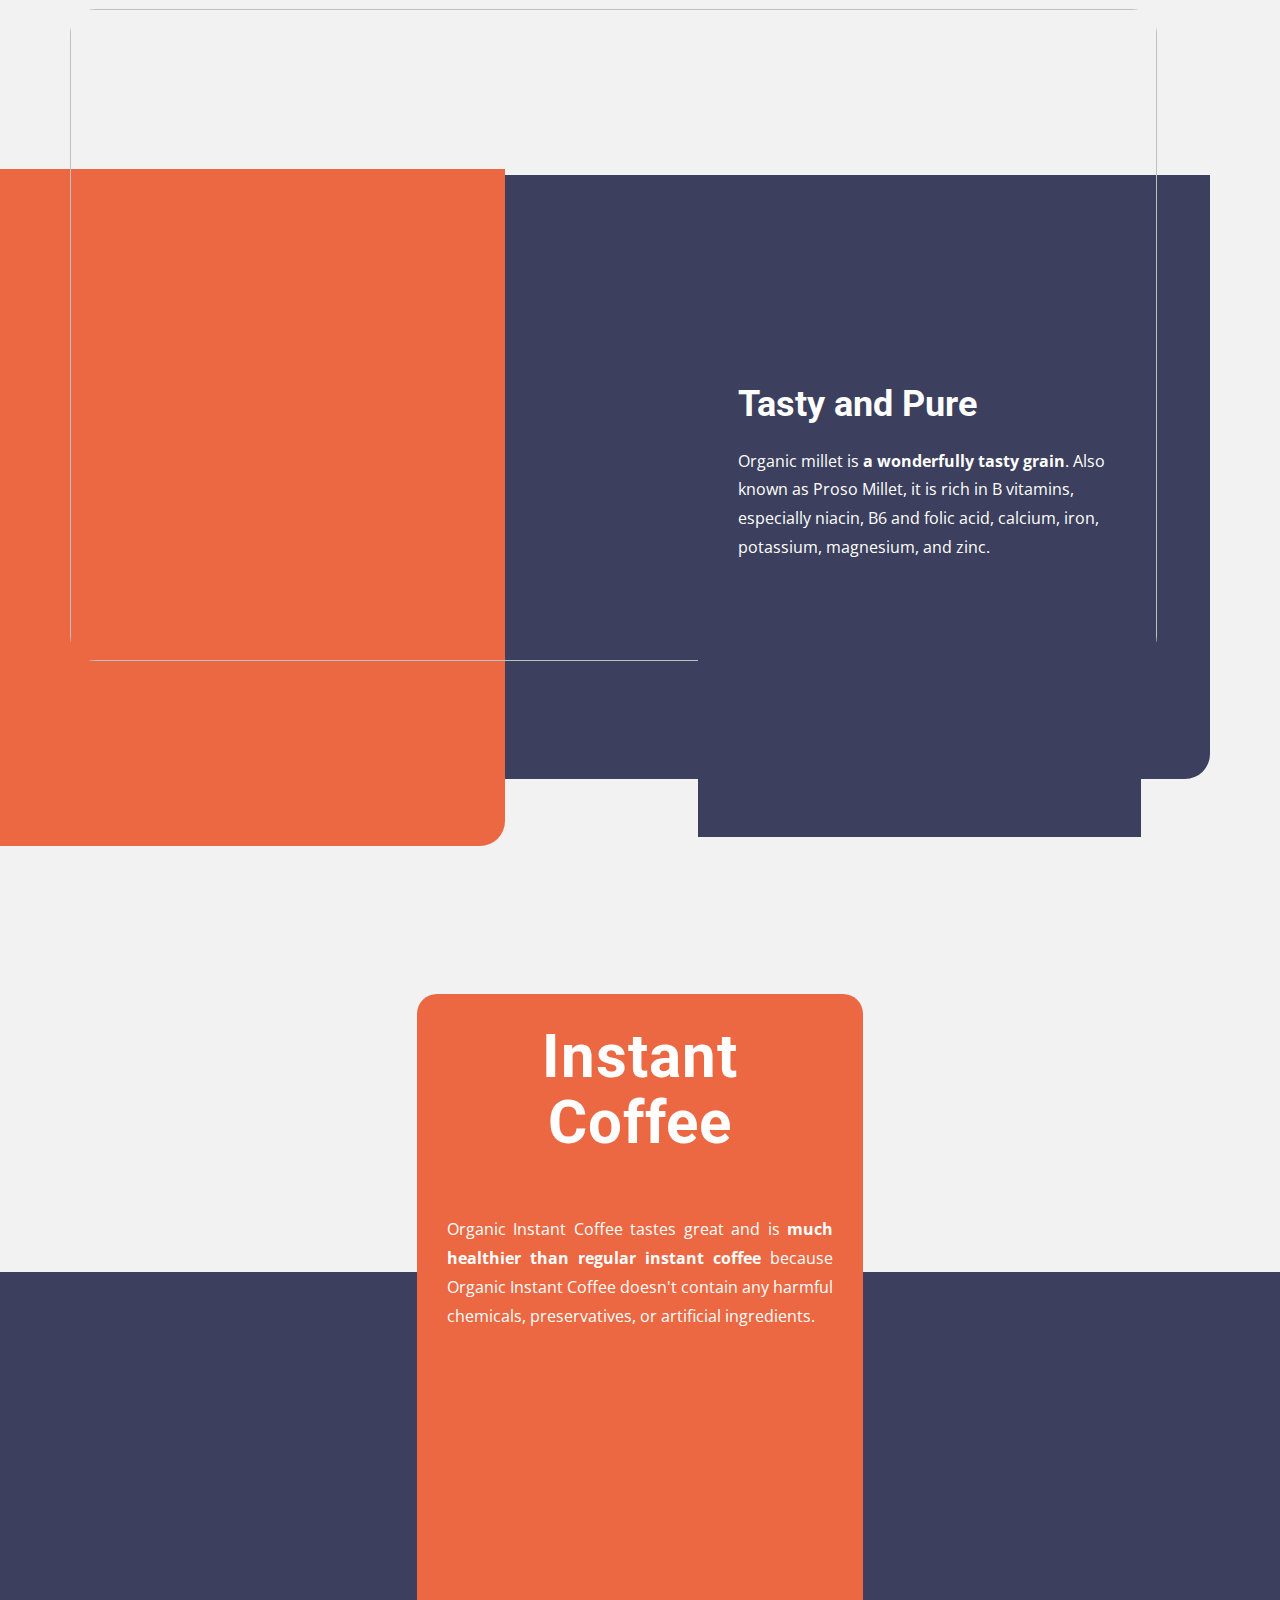
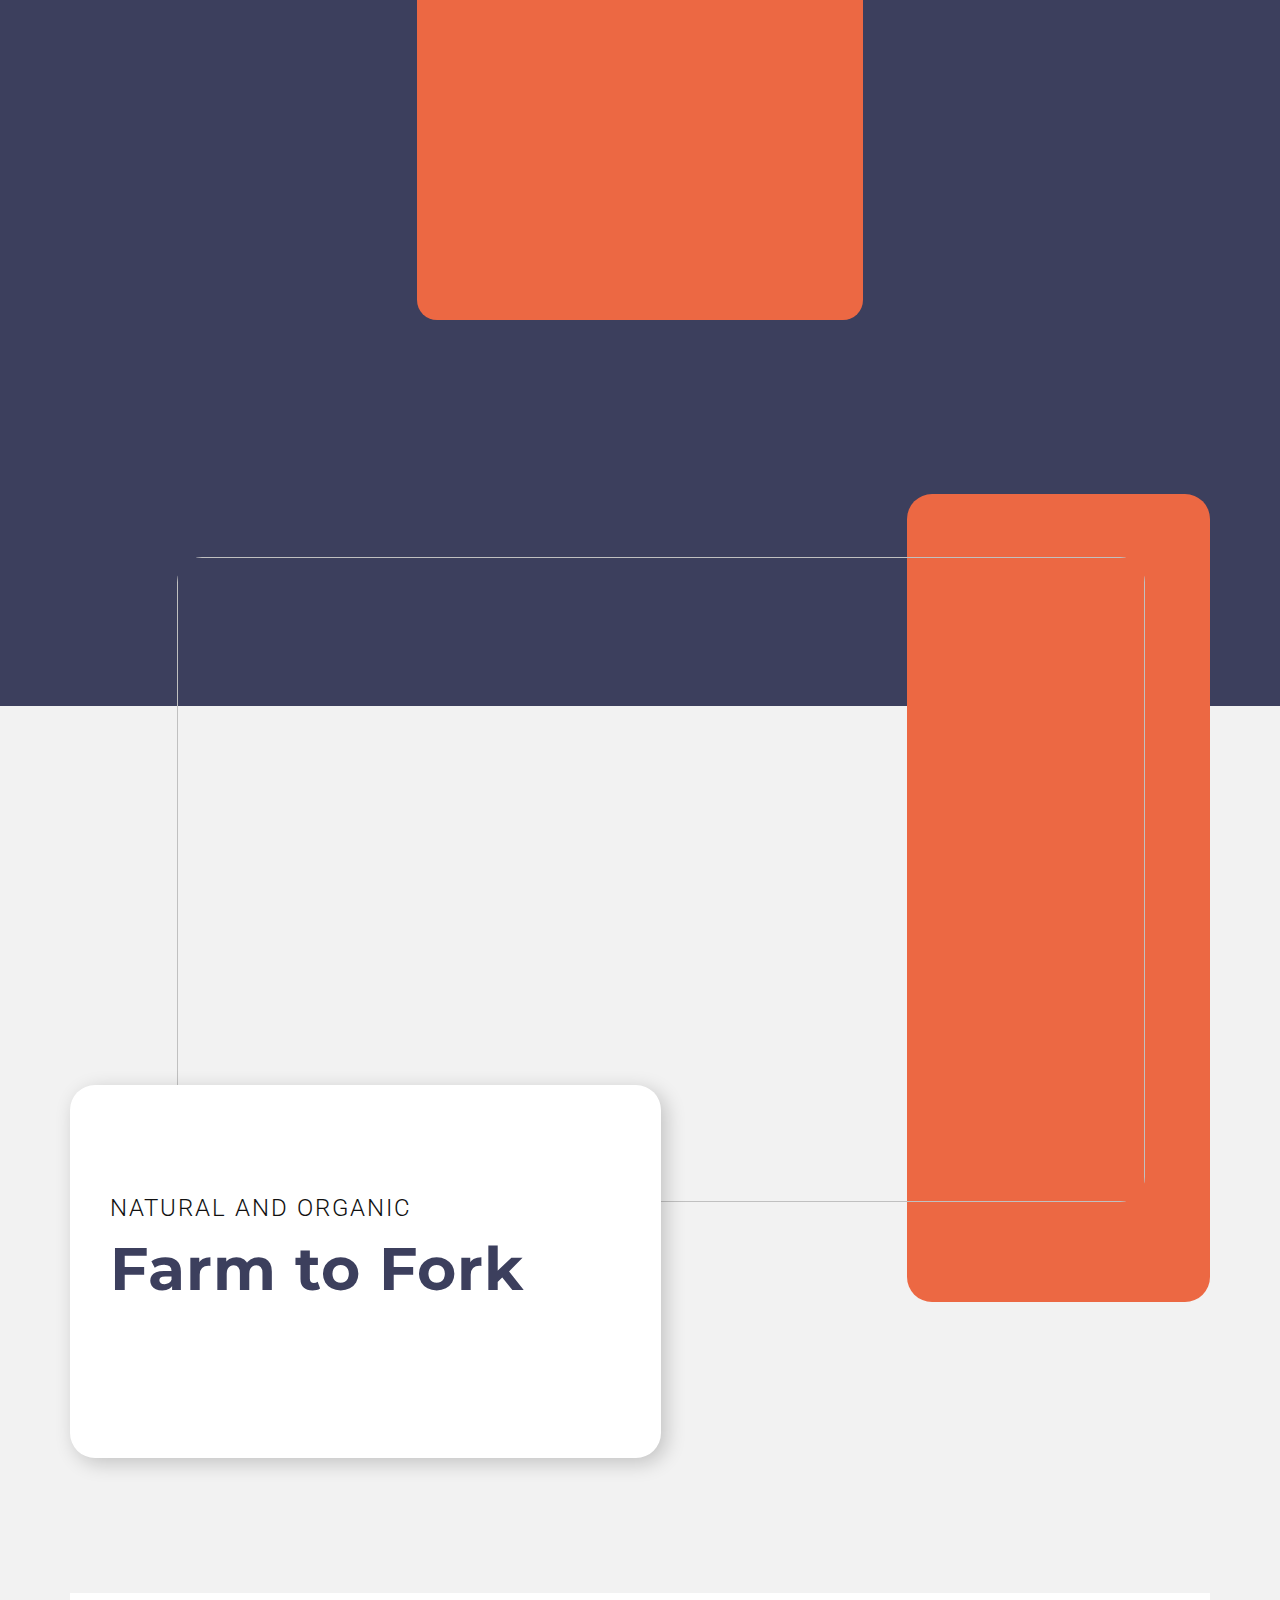
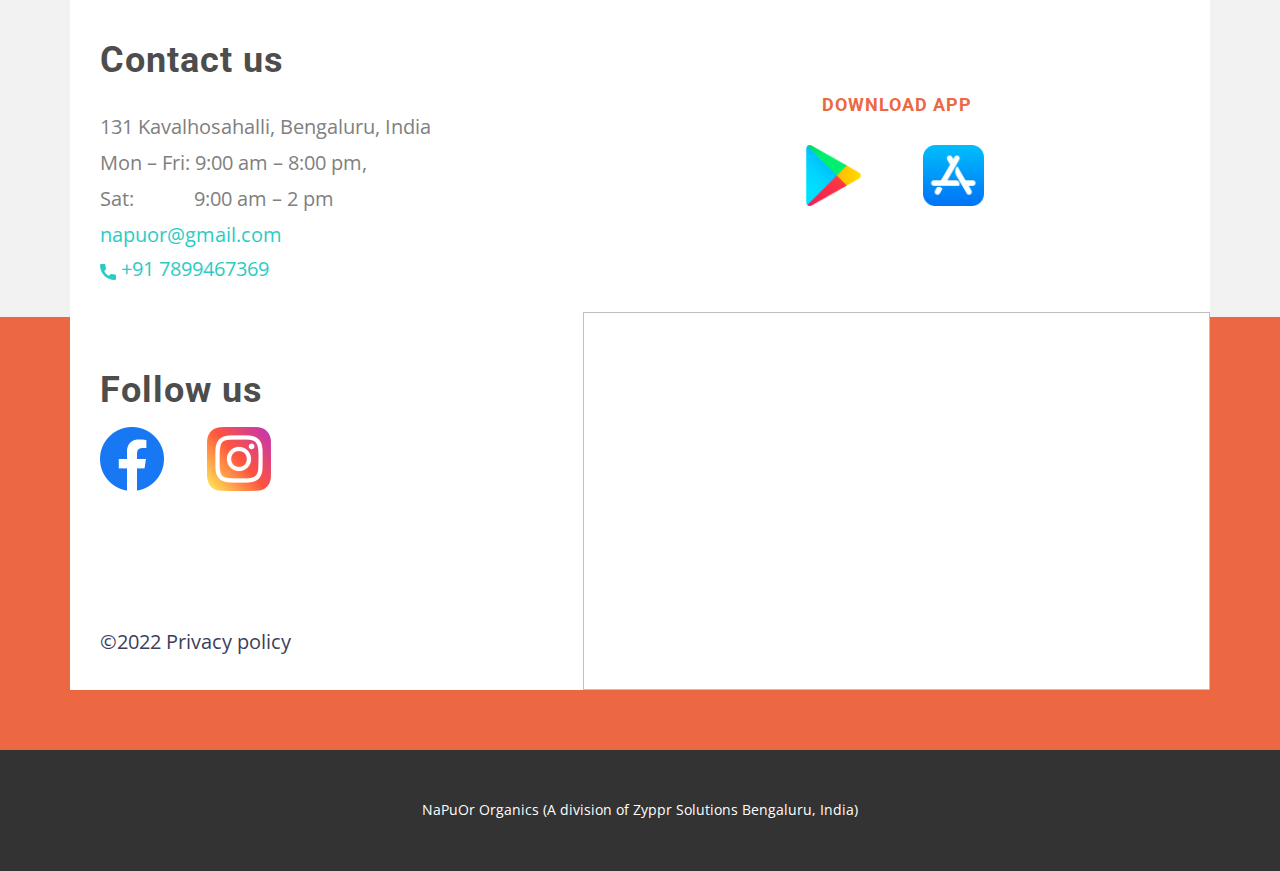
==== commit dce1a854: "updates" ====
--- a/index.html
+++ b/index.html
@@ -83,7 +83,7 @@
           </div>
         </div>
       </div>
-      <img class="u-image u-image-round u-radius-25 lazyload u-image-1" data-image-width="1280" data-image-height="853" data-href="https://play.google.com/store/apps/details?id=com.senseeot.napuor&amp;gl=IN" data-src="images/coffee-plantation.jpeg">
+      <img class="u-image u-image-round u-radius-25 lazyload u-image-1" data-image-width="1280" data-image-height="853" data-href="https://play.google.com/store/apps/details?id=com.senseeot.napuor&amp;gl=IN" data-src="images/napuorbanner1.jpeg">
       <div class="u-list u-list-1">
         <div class="u-repeater u-repeater-1">
           <div class="u-align-left u-container-style u-list-item u-radius-25 u-repeater-item u-shape-round u-white u-list-item-1">
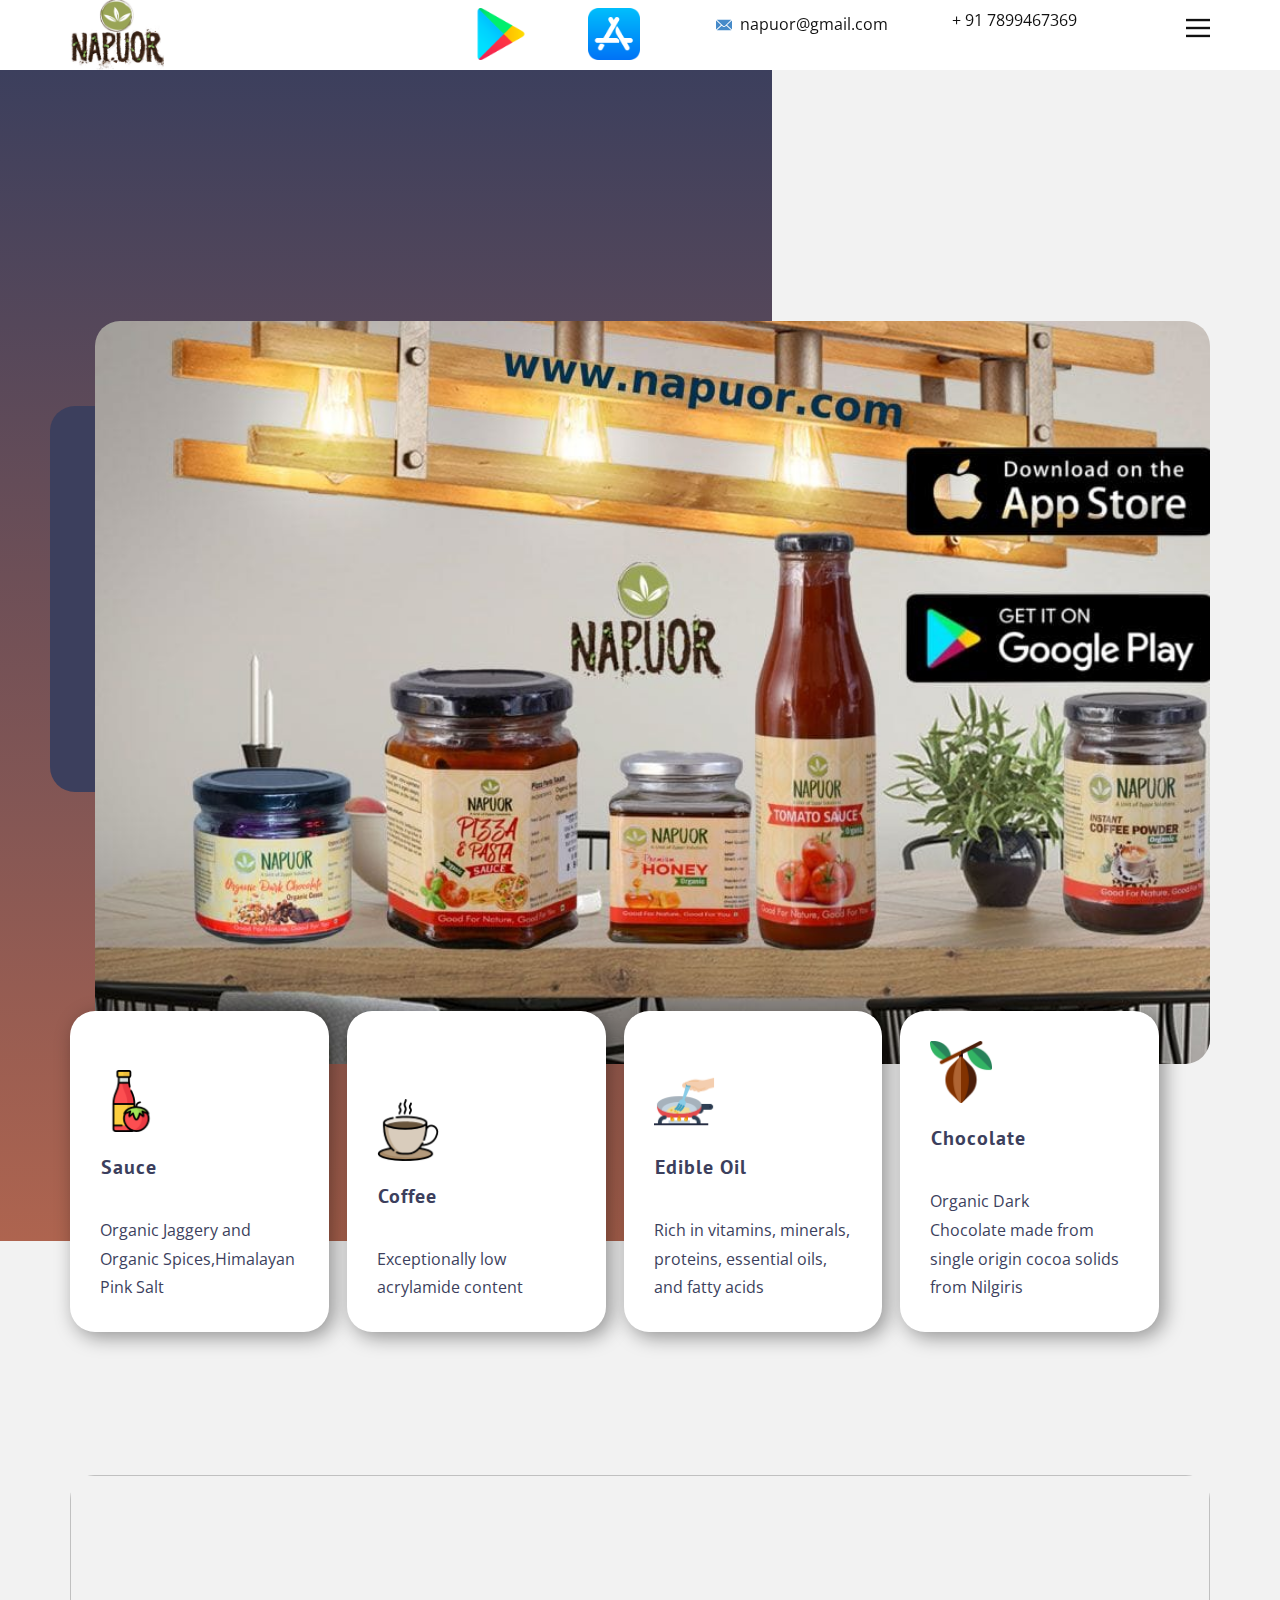
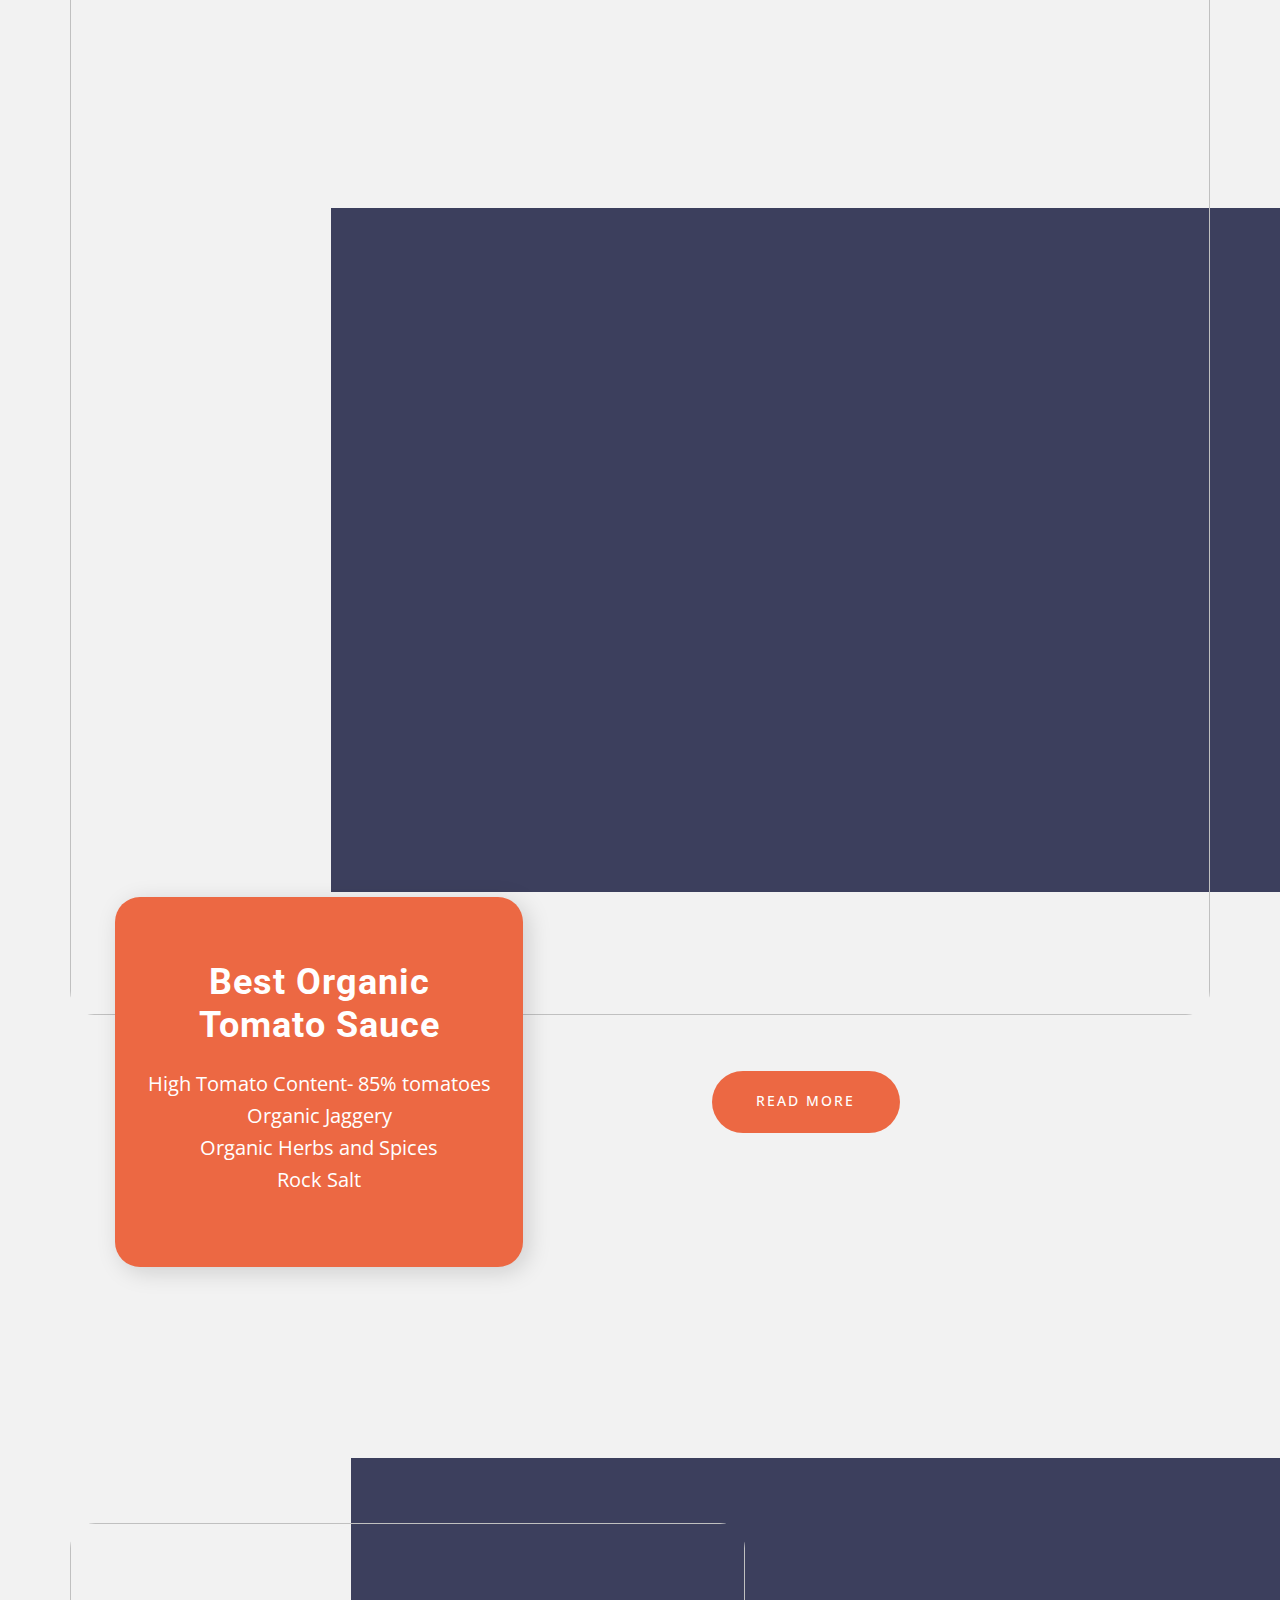
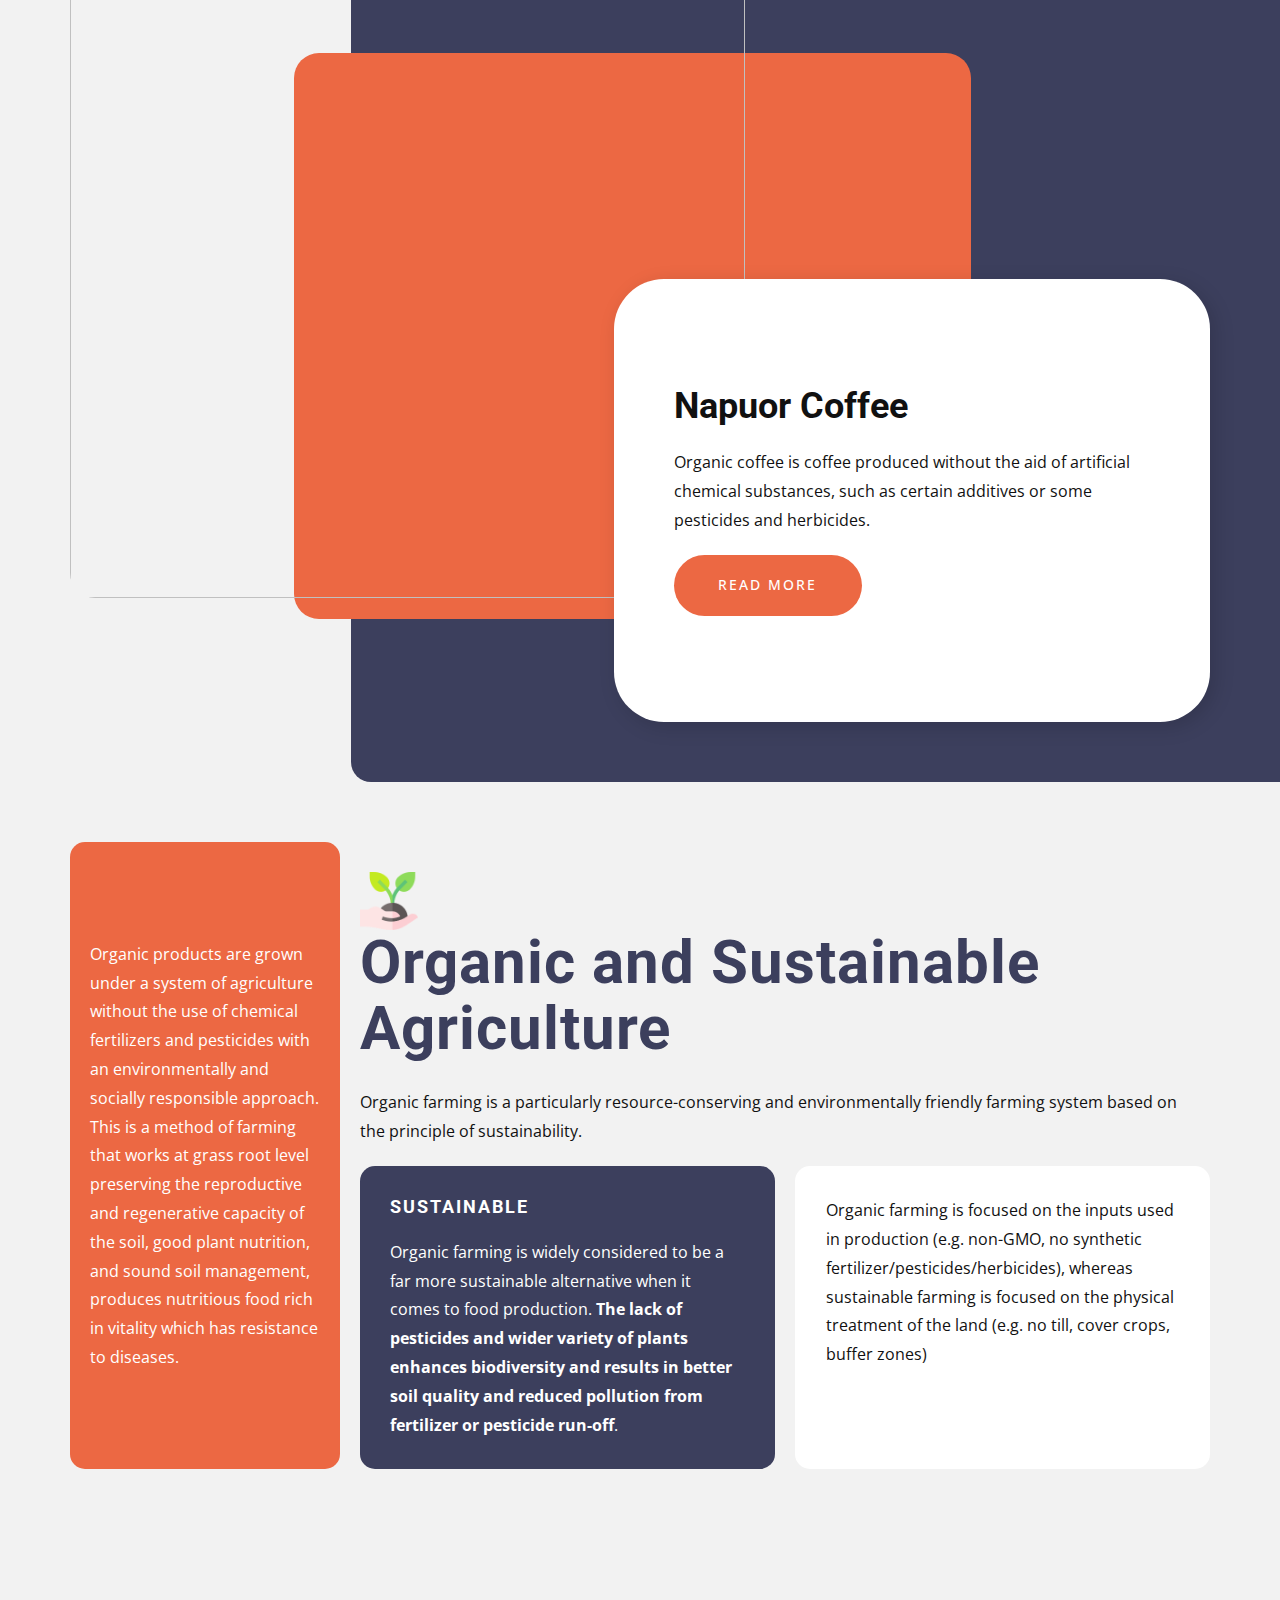
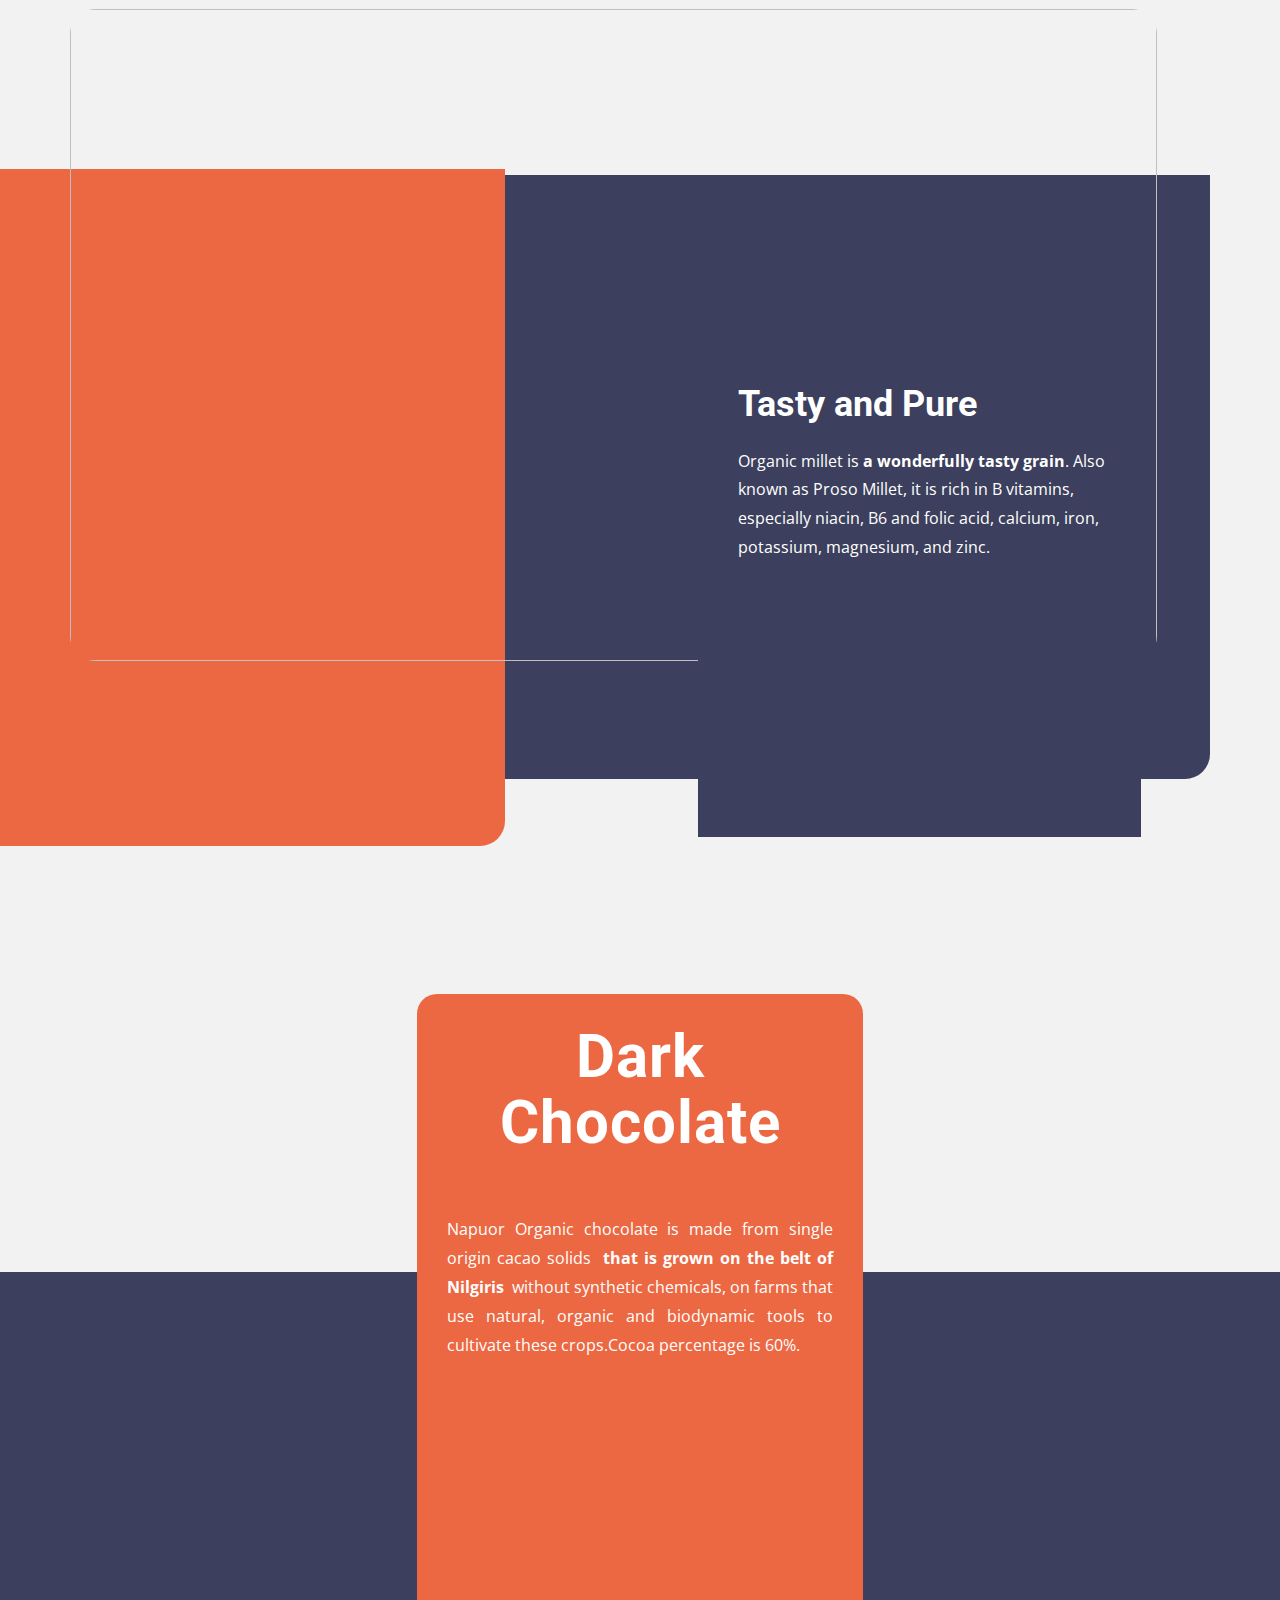
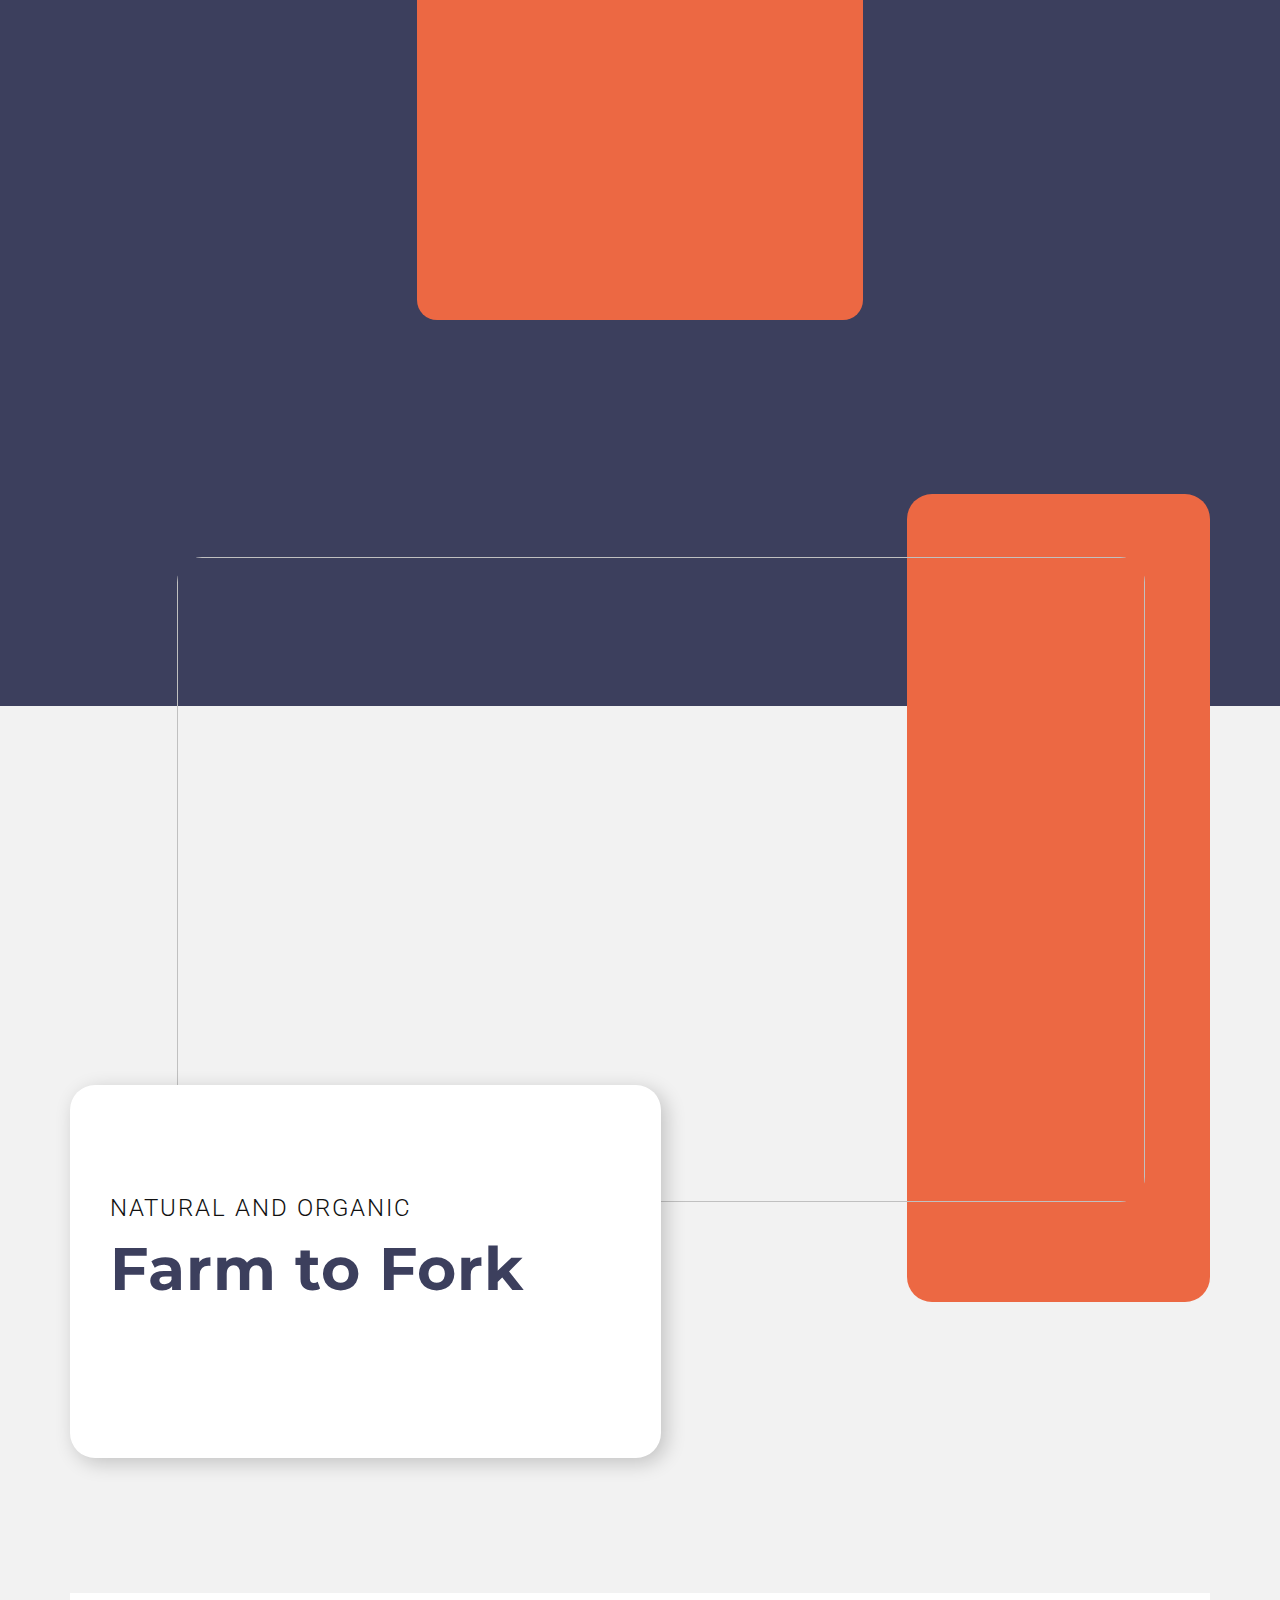
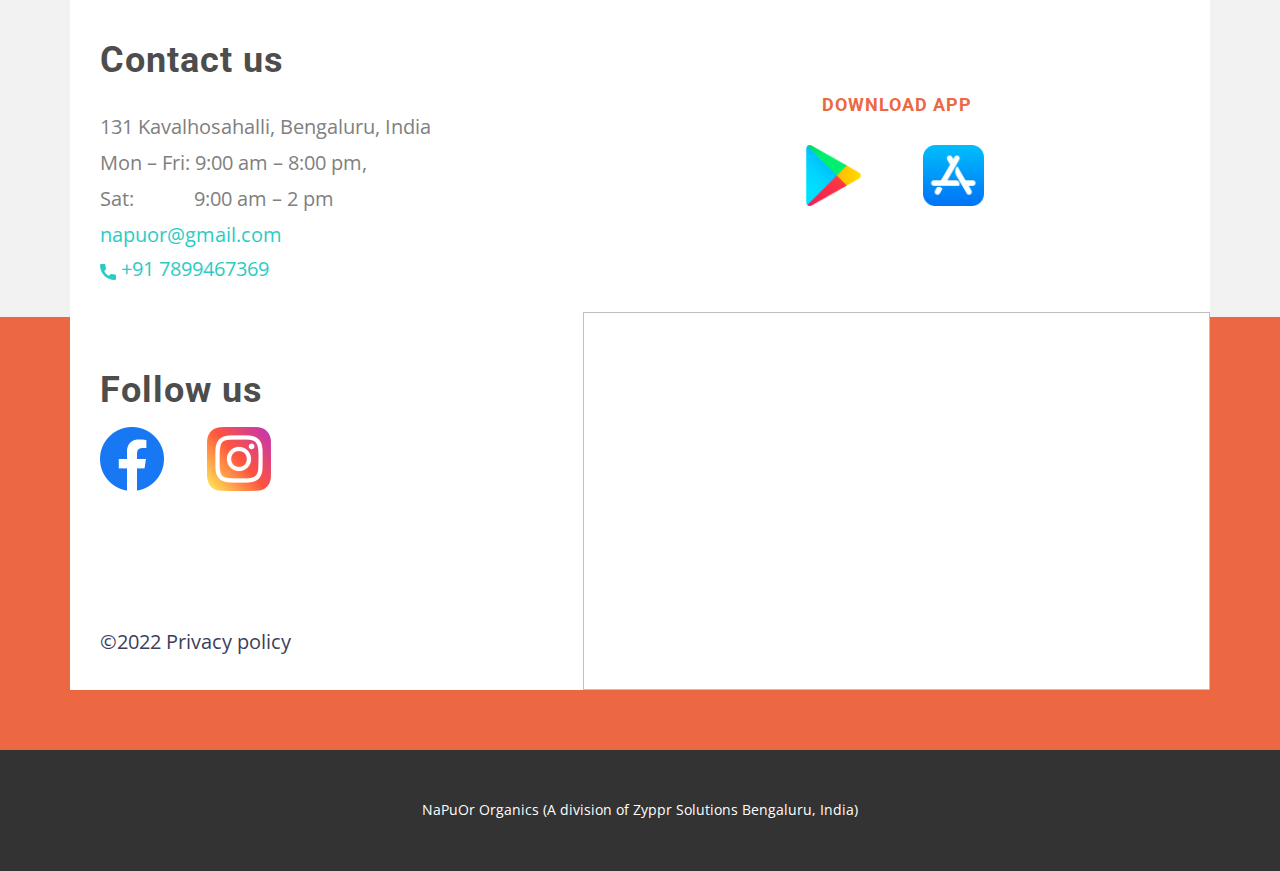
==== commit 9e49e71b: "updates" ====
--- a/index.html
+++ b/index.html
@@ -226,10 +226,10 @@
       <div class="u-expanded-width u-grey-5 u-shape u-shape-rectangle u-shape-1"></div>
       <div class="u-align-center u-container-style u-group u-palette-2-base u-radius-20 u-shape-round u-group-1">
         <div class="u-container-layout u-container-layout-1">
-          <h2 class="u-text u-text-1">Instant Coffee</h2>
-          <p class="u-text u-text-2"> Organic Instant Coffee tastes great and is&nbsp;<b>much healthier than regular instant coffee</b>&nbsp;because Organic Instant Coffee doesn't contain any harmful chemicals, preservatives, or artificial ingredients.
+          <h2 class="u-text u-text-1">Dark Chocolate</h2>
+          <p class="u-text u-text-2"> Napuor Organic chocolate is made from single origin cacao solids &nbsp;<b>that is grown on the belt of Nilgiris </b>&nbspwithout synthetic chemicals, on farms that use natural, organic and biodynamic tools to cultivate these crops.Cocoa percentage is 60%.
           </p>
-          <div class="u-image u-image-circle lazyload u-image-1" alt="" data-image-width="375" data-image-height="336" data-href="https://napuor.github.io/" data-bg="url(&quot;images/coffee.png&quot;)"></div>
+          <div class="u-image u-image-circle lazyload u-image-1" alt="" data-image-width="375" data-image-height="336" data-href="https://napuor.github.io/" data-bg="url(&quot;images/chcocolate.png&quot;)"></div>
         </div>
       </div>
     </section>
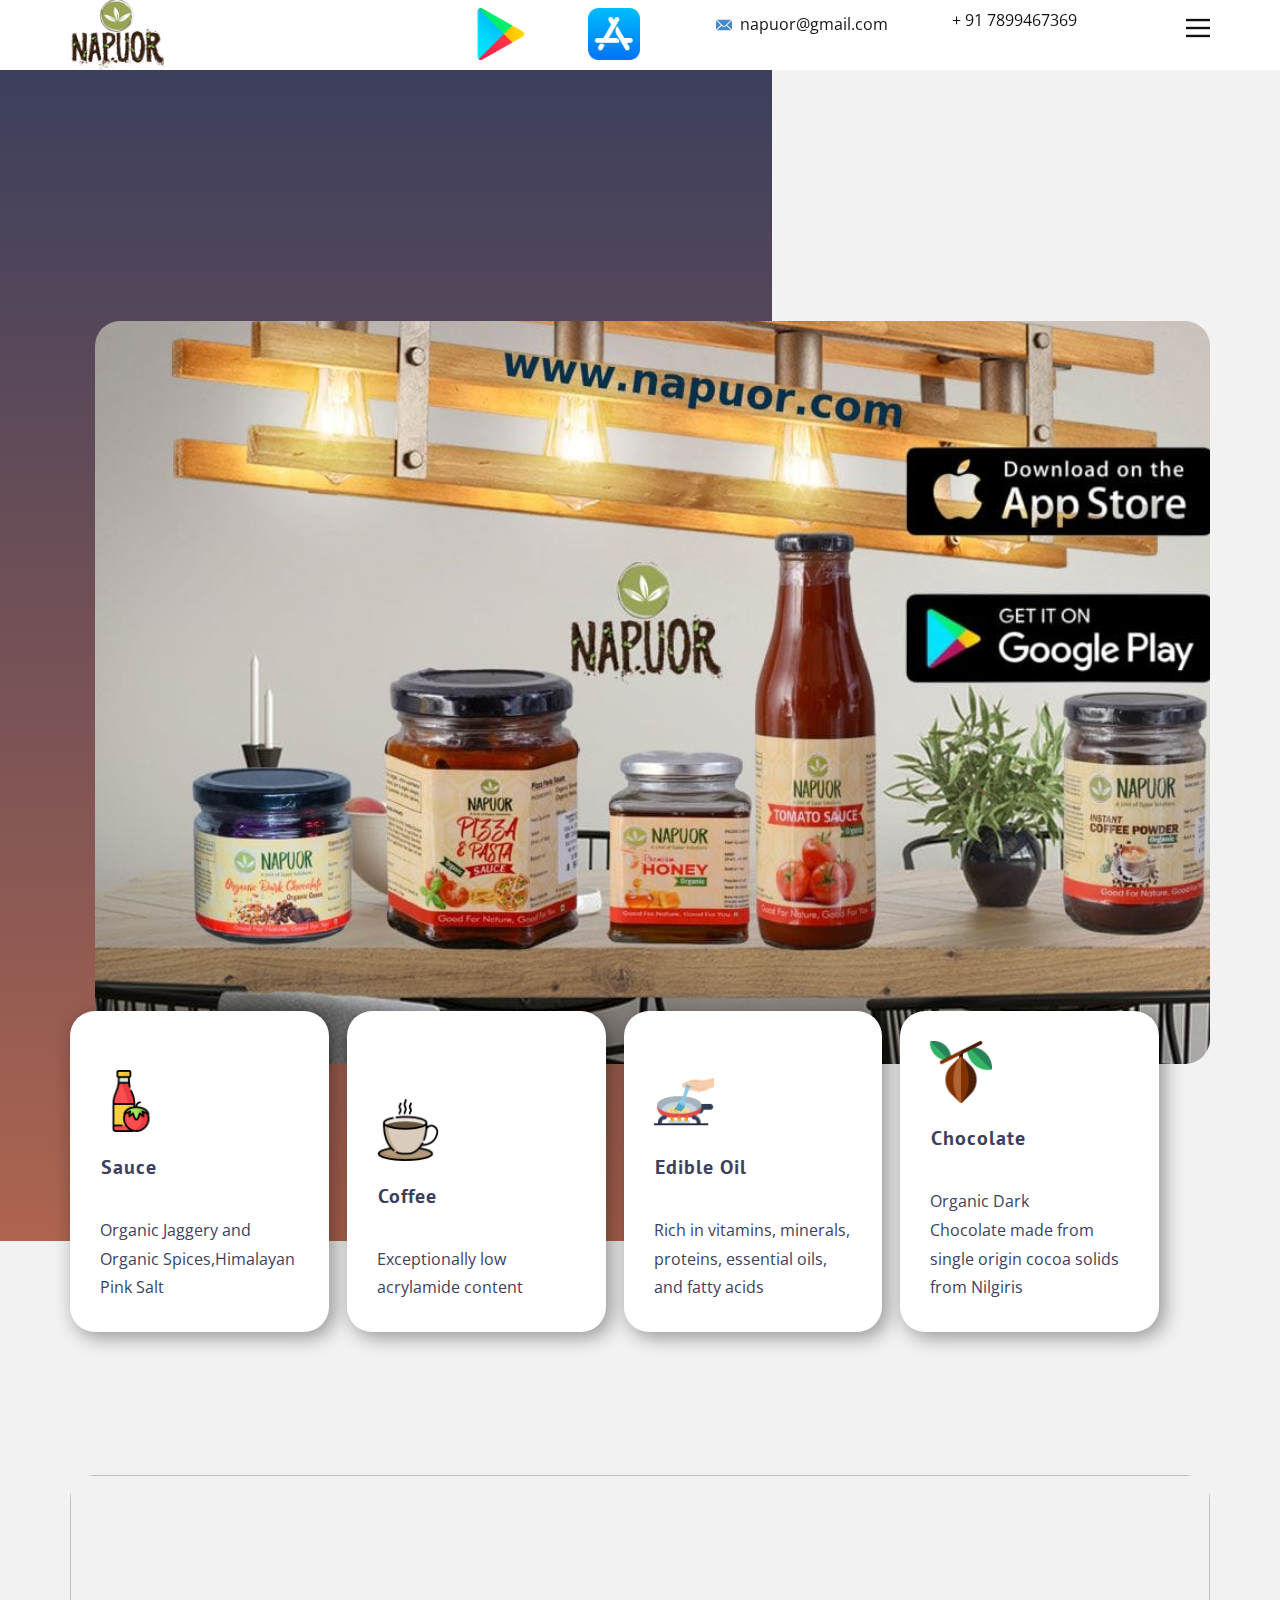
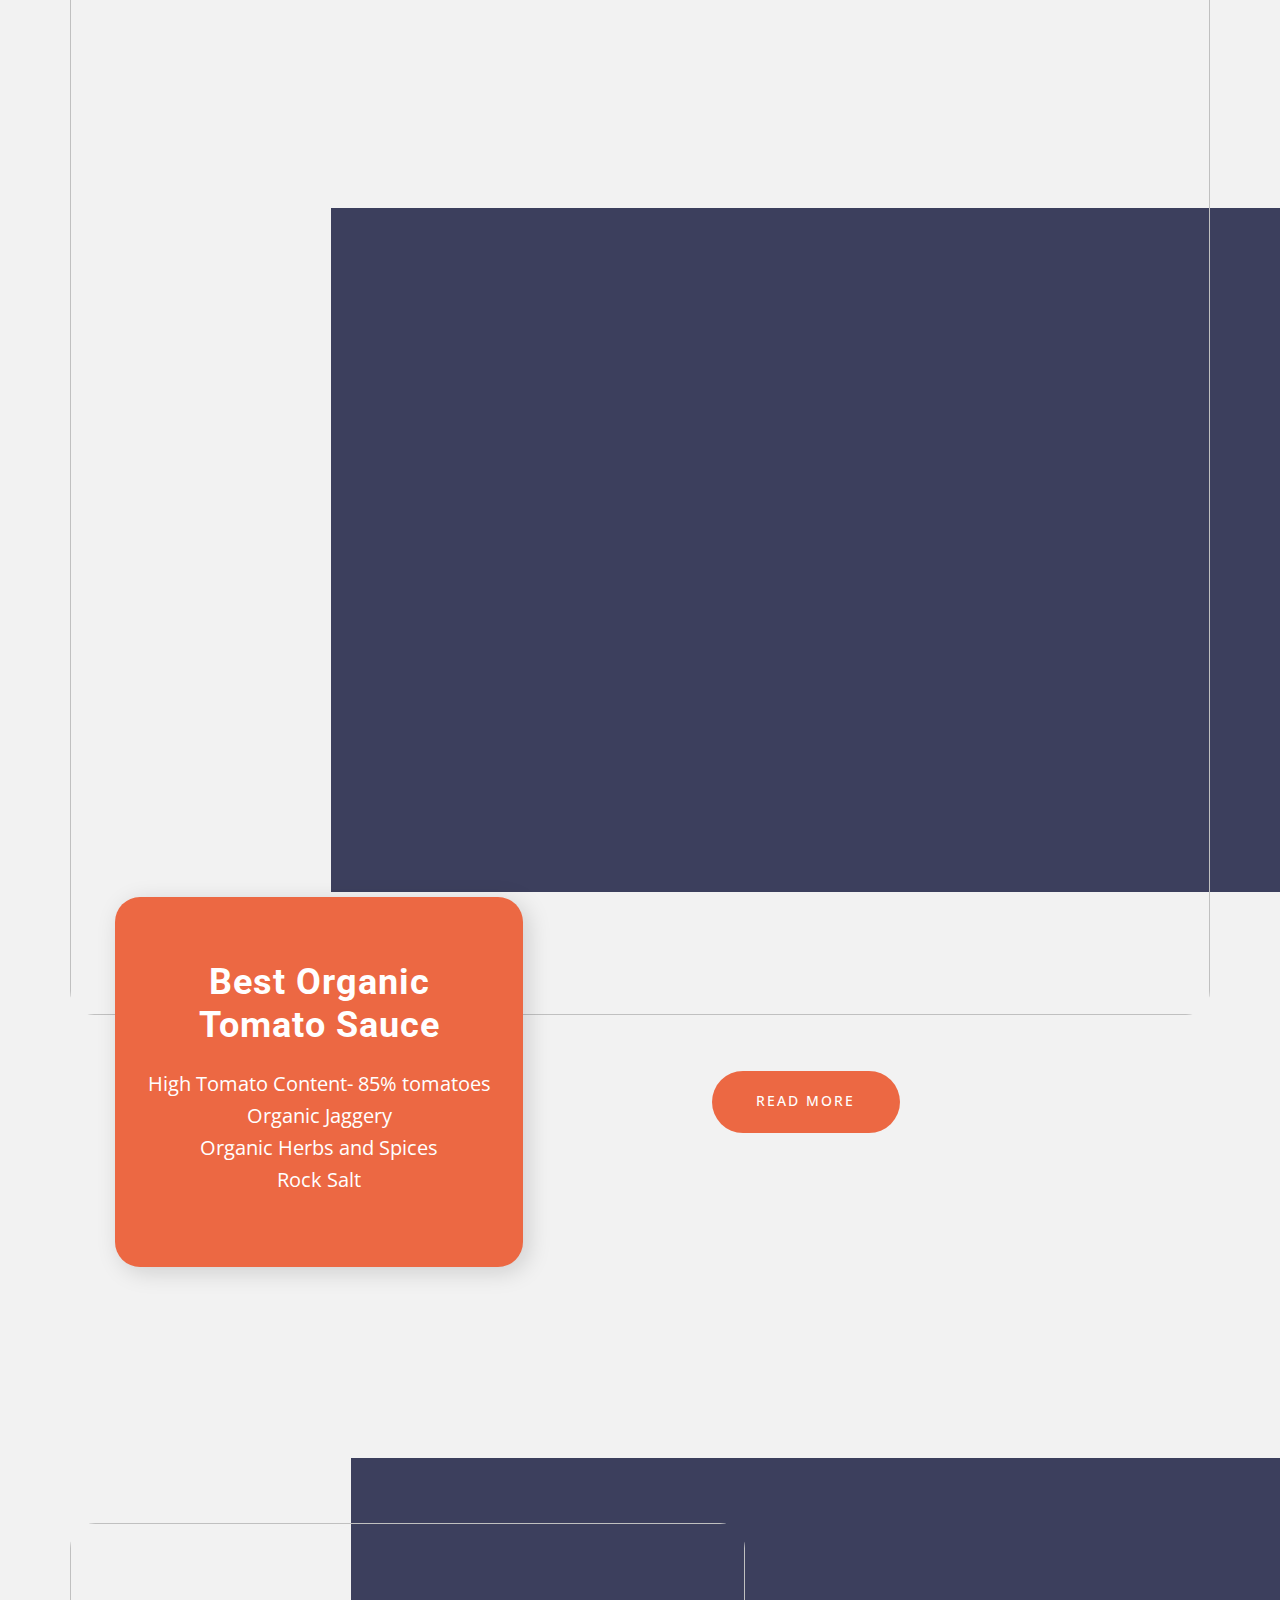
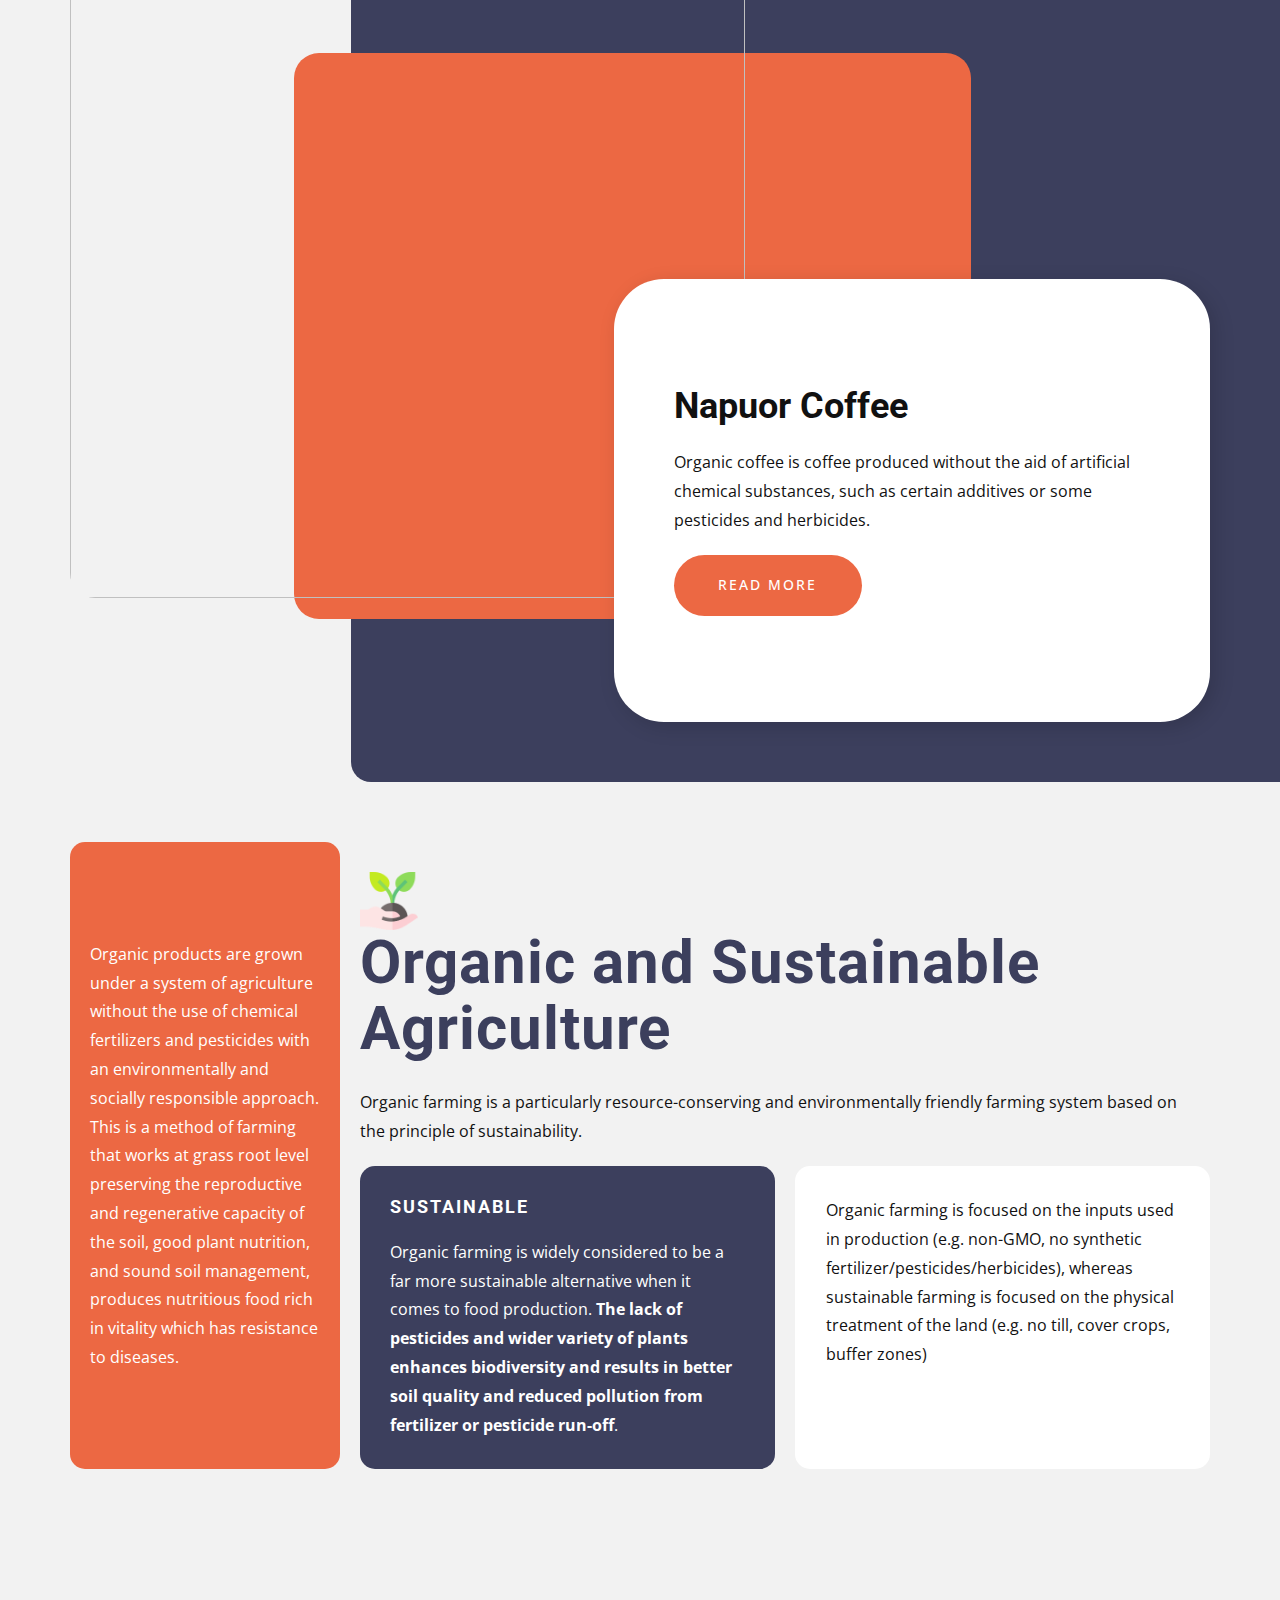
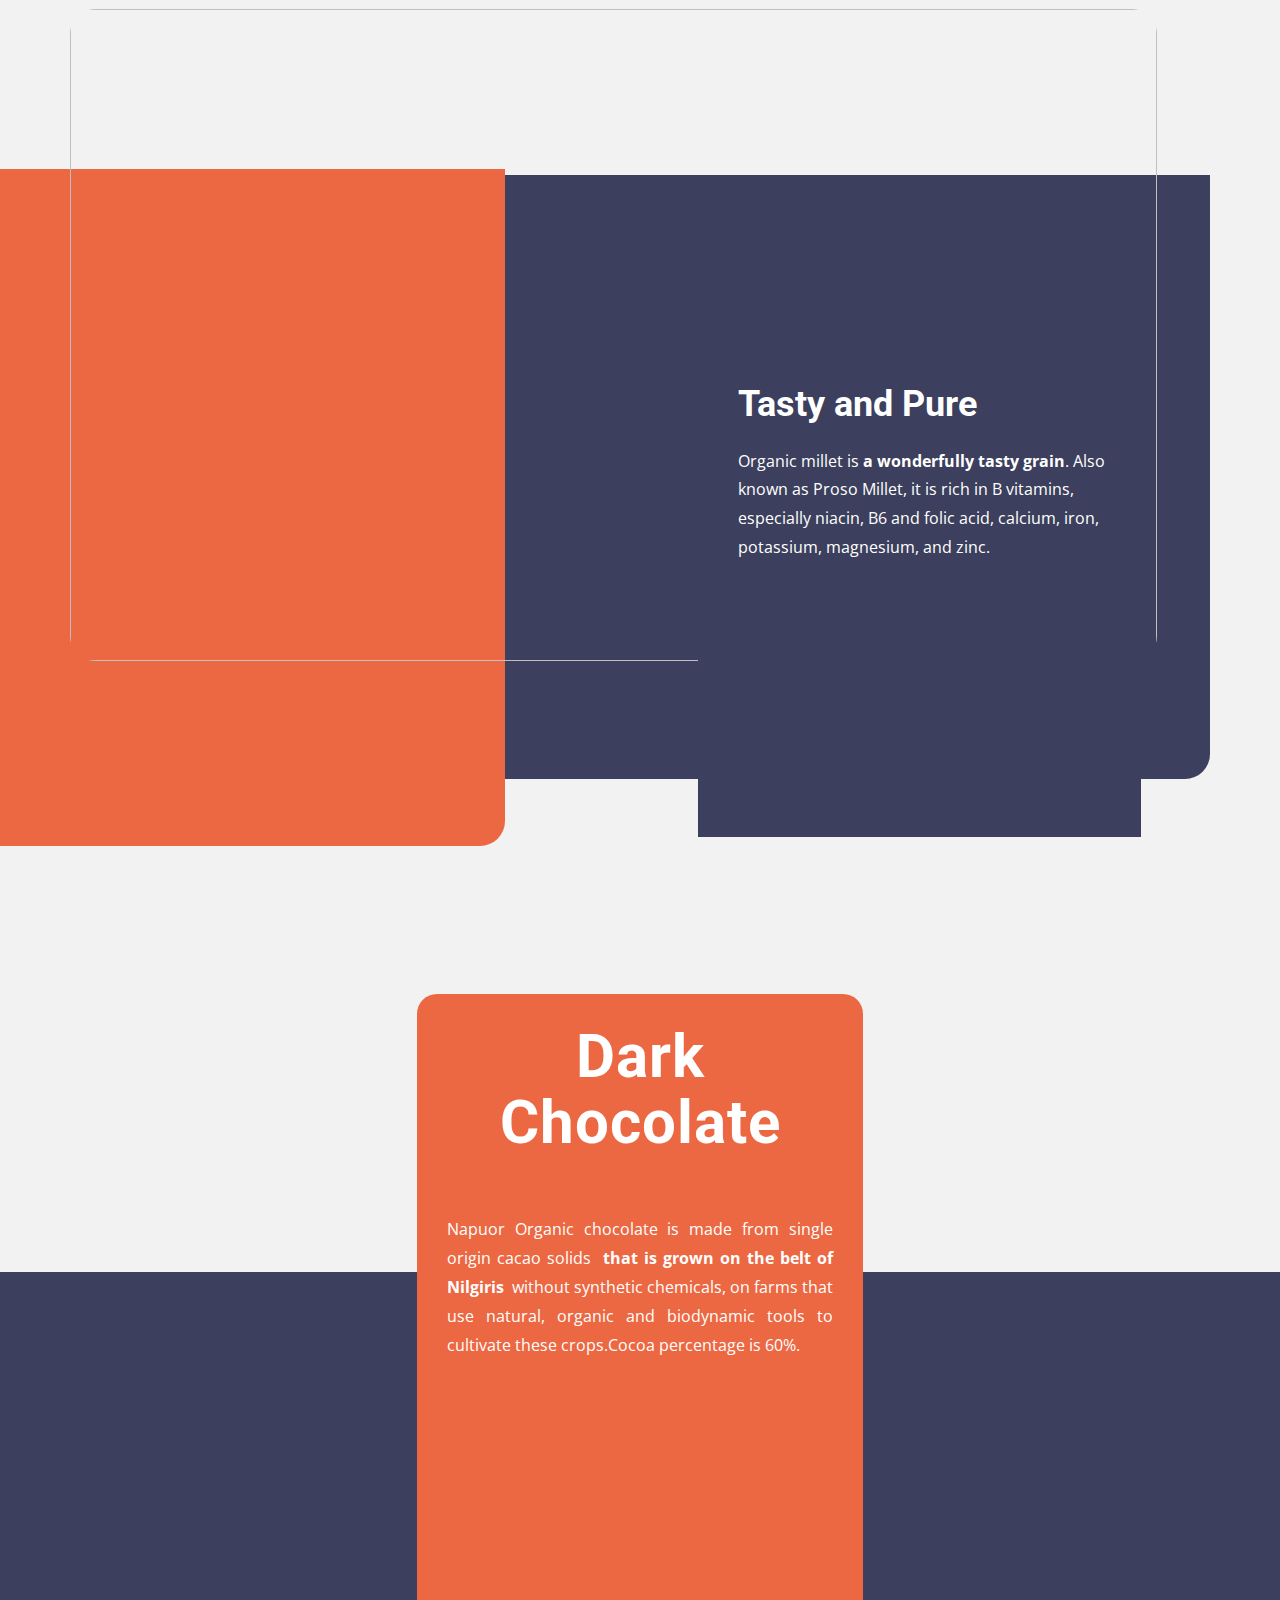
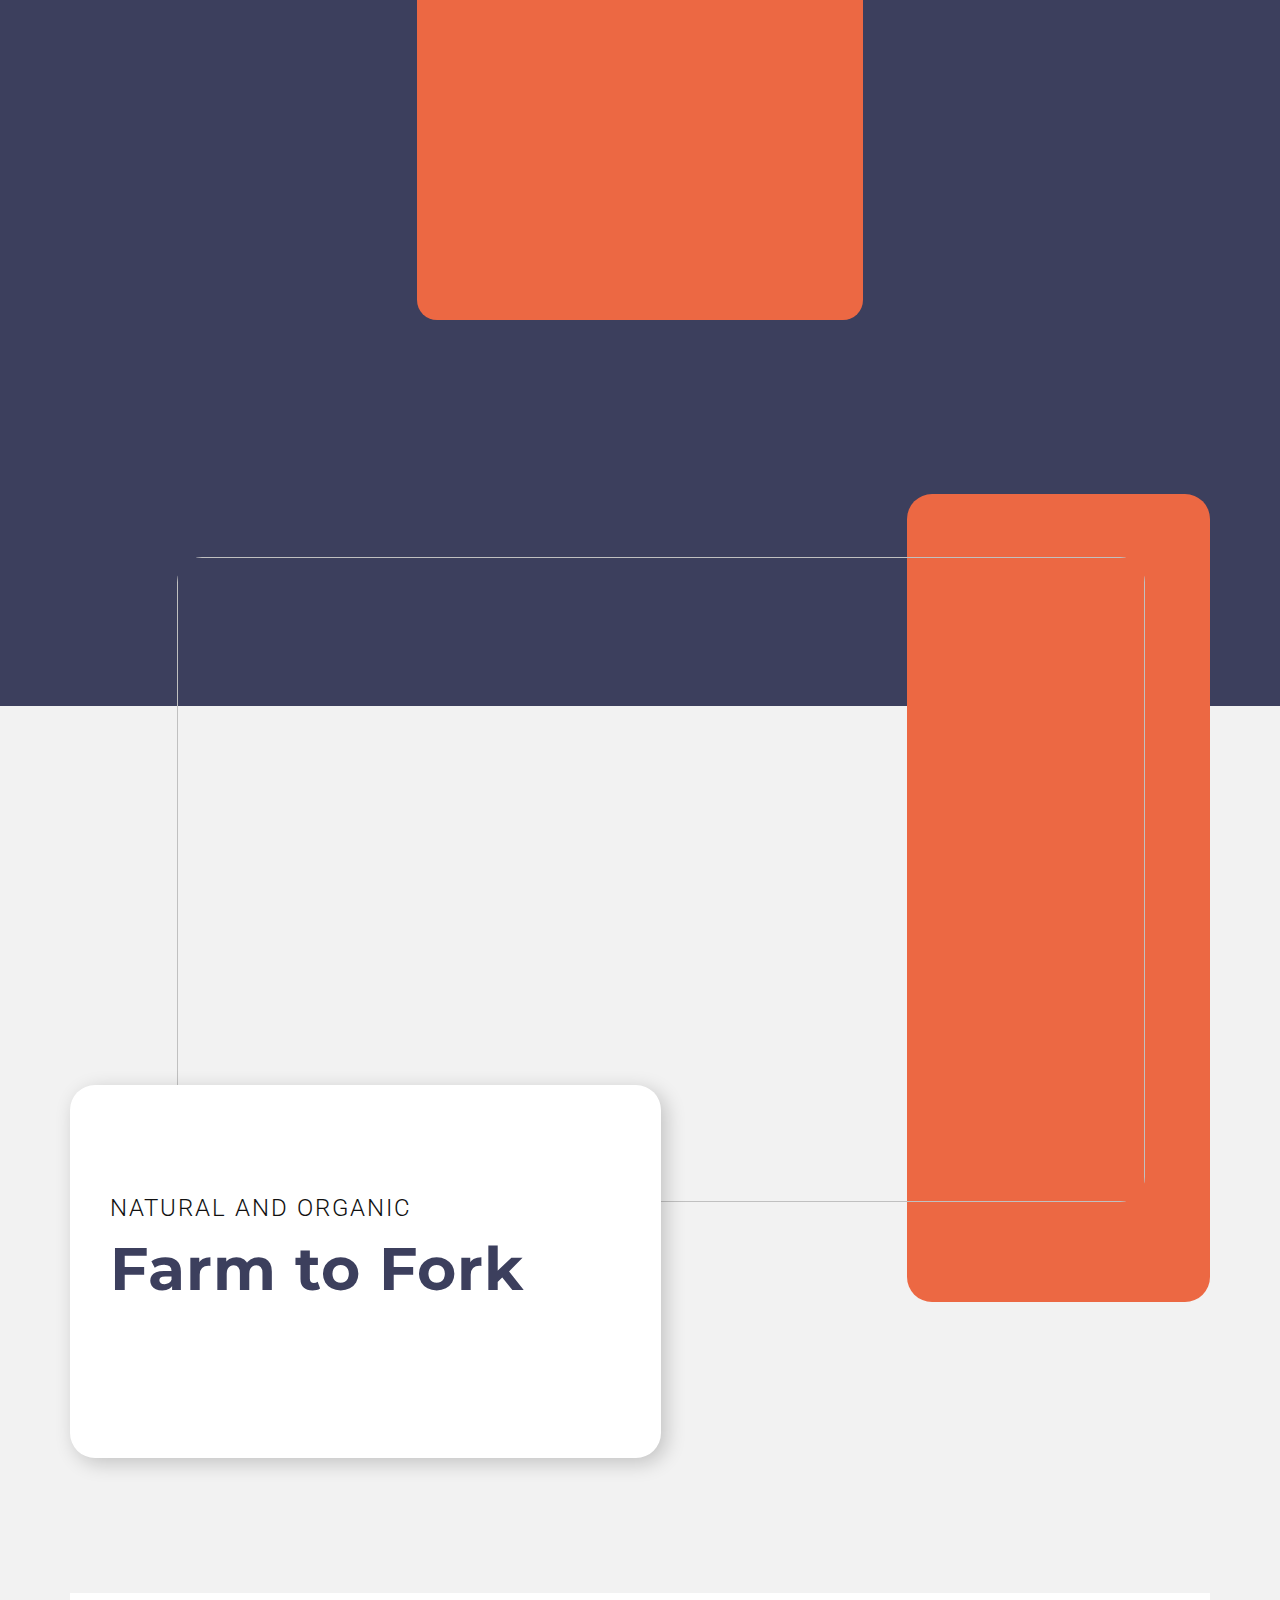
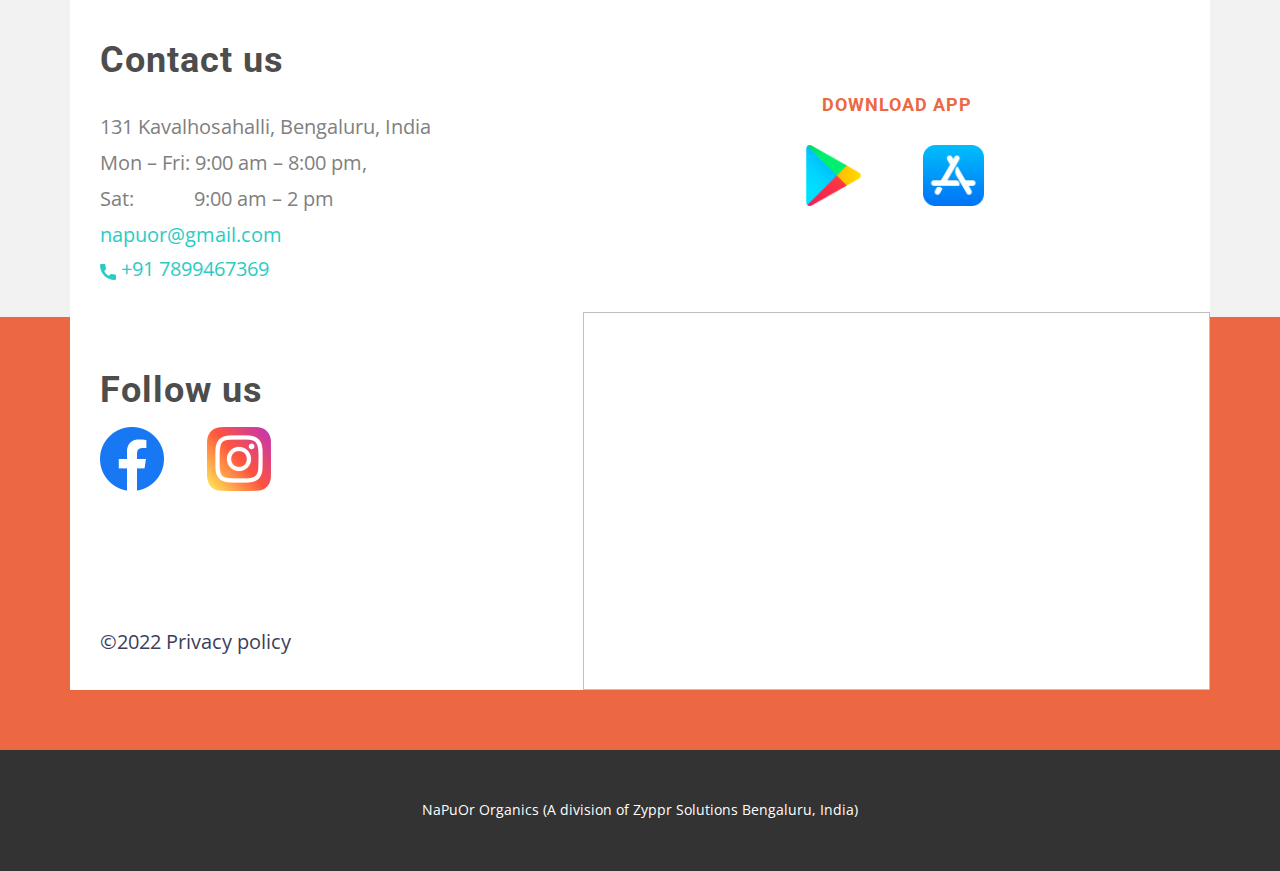
==== commit 54cfbe71: "Update index.html" ====
--- a/index.html
+++ b/index.html
@@ -10,7 +10,6 @@
 <link rel="stylesheet" href="Home.css" media="screen">
     <script class="u-script" type="text/javascript" src="jquery-1.9.1.min.js" defer=""></script>
     <script class="u-script" type="text/javascript" src="nicepage.js" defer=""></script>
-    <meta name="generator" content="Nicepage 4.11.5, nicepage.com">
     <link rel="icon" href="images/favicon.png">
     <link id="u-theme-google-font" rel="stylesheet" href="https://fonts.googleapis.com/css?family=Roboto:100,100i,300,300i,400,400i,500,500i,700,700i,900,900i|Open+Sans:300,300i,400,400i,500,500i,600,600i,700,700i,800,800i">
     <link id="u-page-google-font" rel="stylesheet" href="https://fonts.googleapis.com/css?family=Roboto:100,100i,300,300i,400,400i,500,500i,700,700i,900,900i|Oswald:200,300,400,500,600,700|PT+Sans:400,400i,700,700i|Montserrat:100,100i,200,200i,300,300i,400,400i,500,500i,600,600i,700,700i,800,800i,900,900i">
@@ -75,13 +74,7 @@
       </div></header> 
     <section class="u-clearfix u-grey-5 u-valign-top-lg u-valign-top-md u-valign-top-sm u-valign-top-xl u-section-1" id="carousel_86f6">
       <div class="u-bottom-right-radius-25 u-container-style u-gradient u-group u-shape-round u-group-1">
-        <div class="u-container-layout u-container-layout-1">
-          <div class="u-align-left u-container-style u-group u-palette-1-dark-2 u-radius-25 u-shape-round u-group-2">
-            <div class="u-container-layout u-container-layout-2">
-             
-            </div>
-          </div>
-        </div>
+        
       </div>
       <img class="u-image u-image-round u-radius-25 lazyload u-image-1" data-image-width="1280" data-image-height="853" data-href="https://play.google.com/store/apps/details?id=com.senseeot.napuor&amp;gl=IN" data-src="images/napuorbanner1.jpeg">
       <div class="u-list u-list-1">
